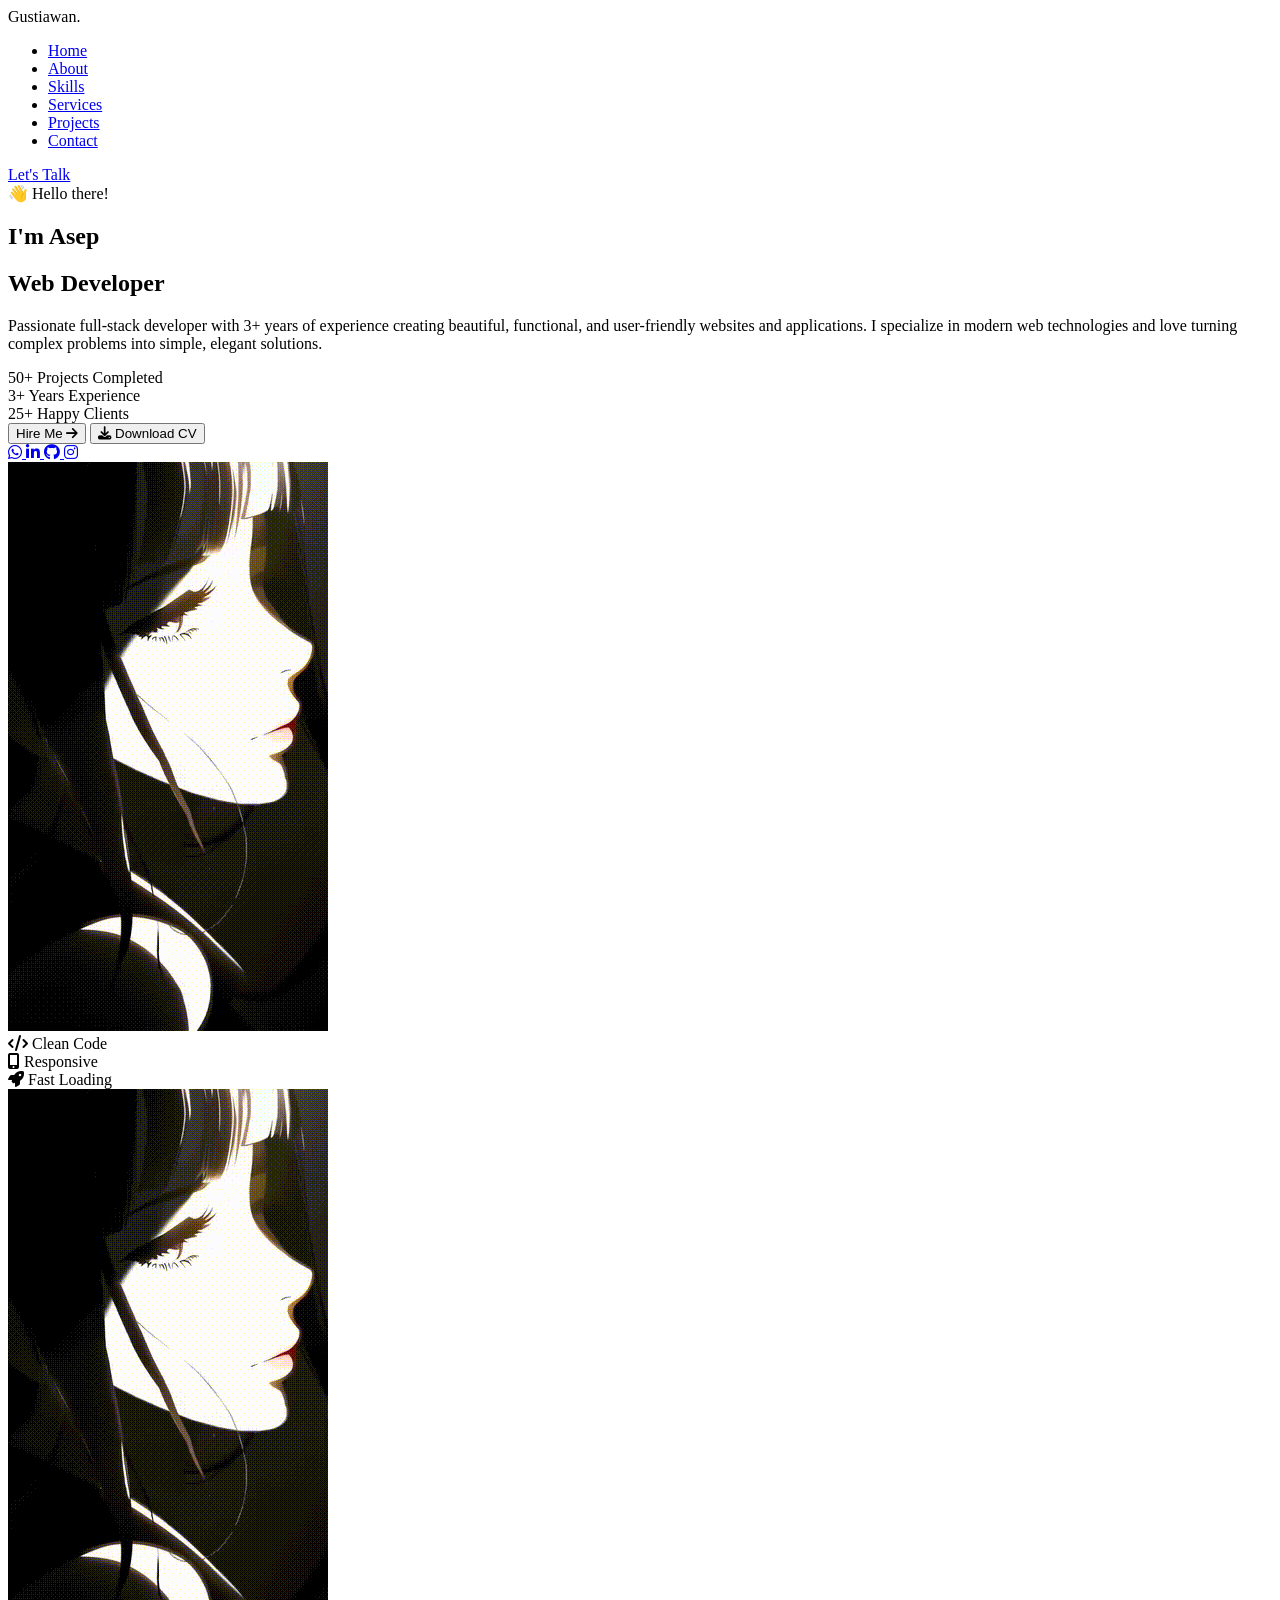
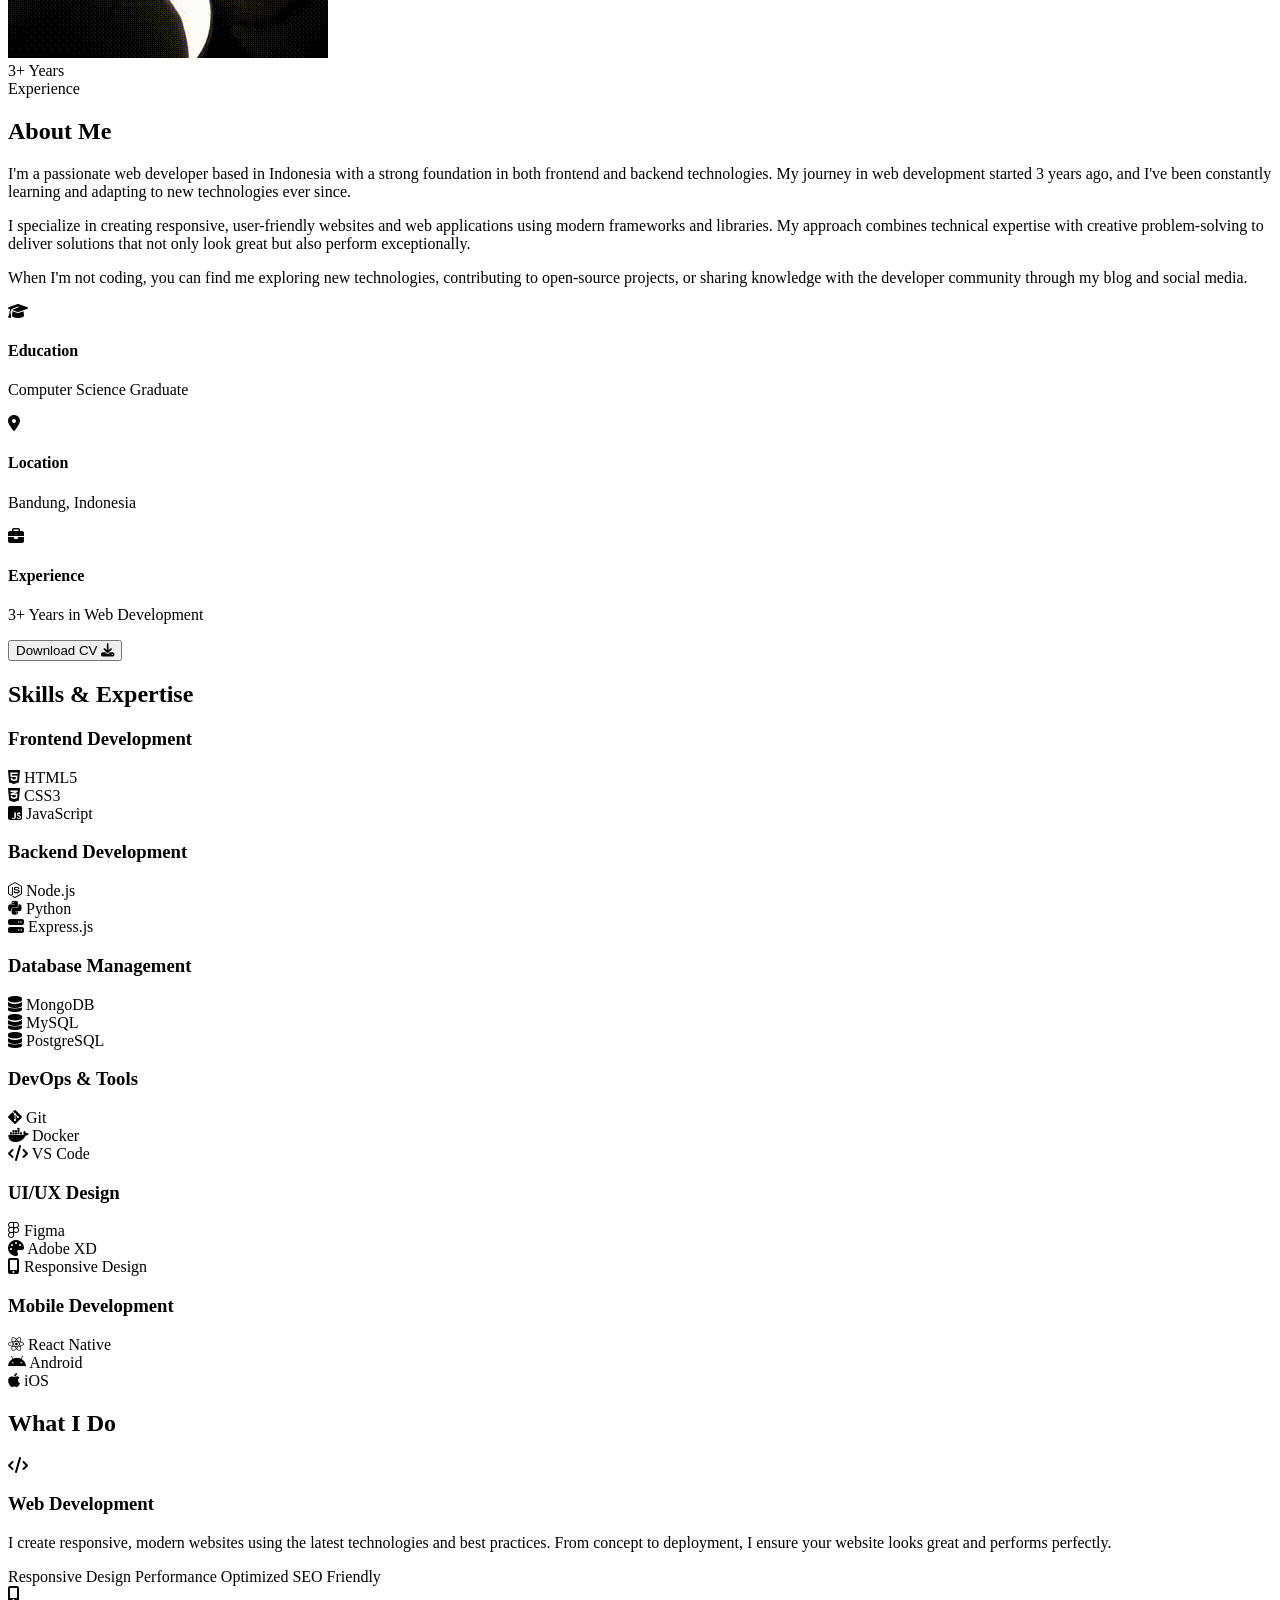
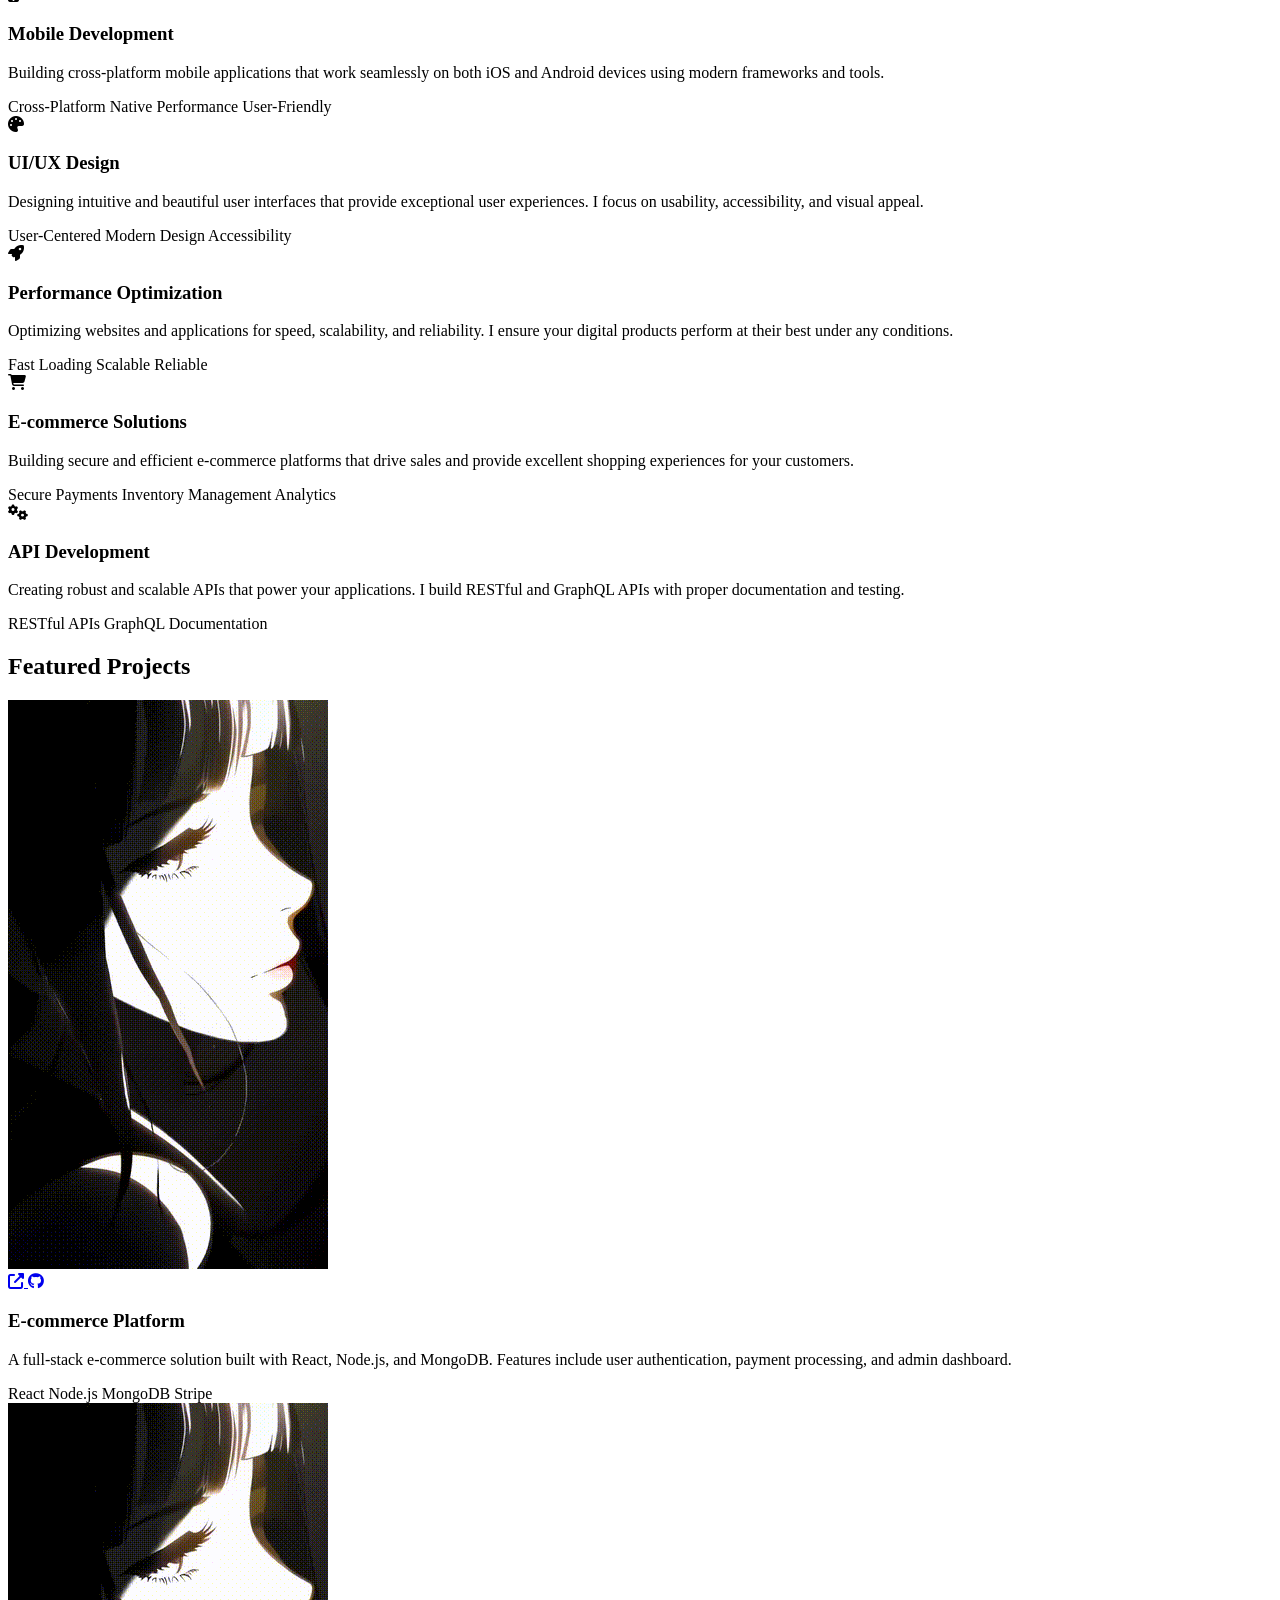
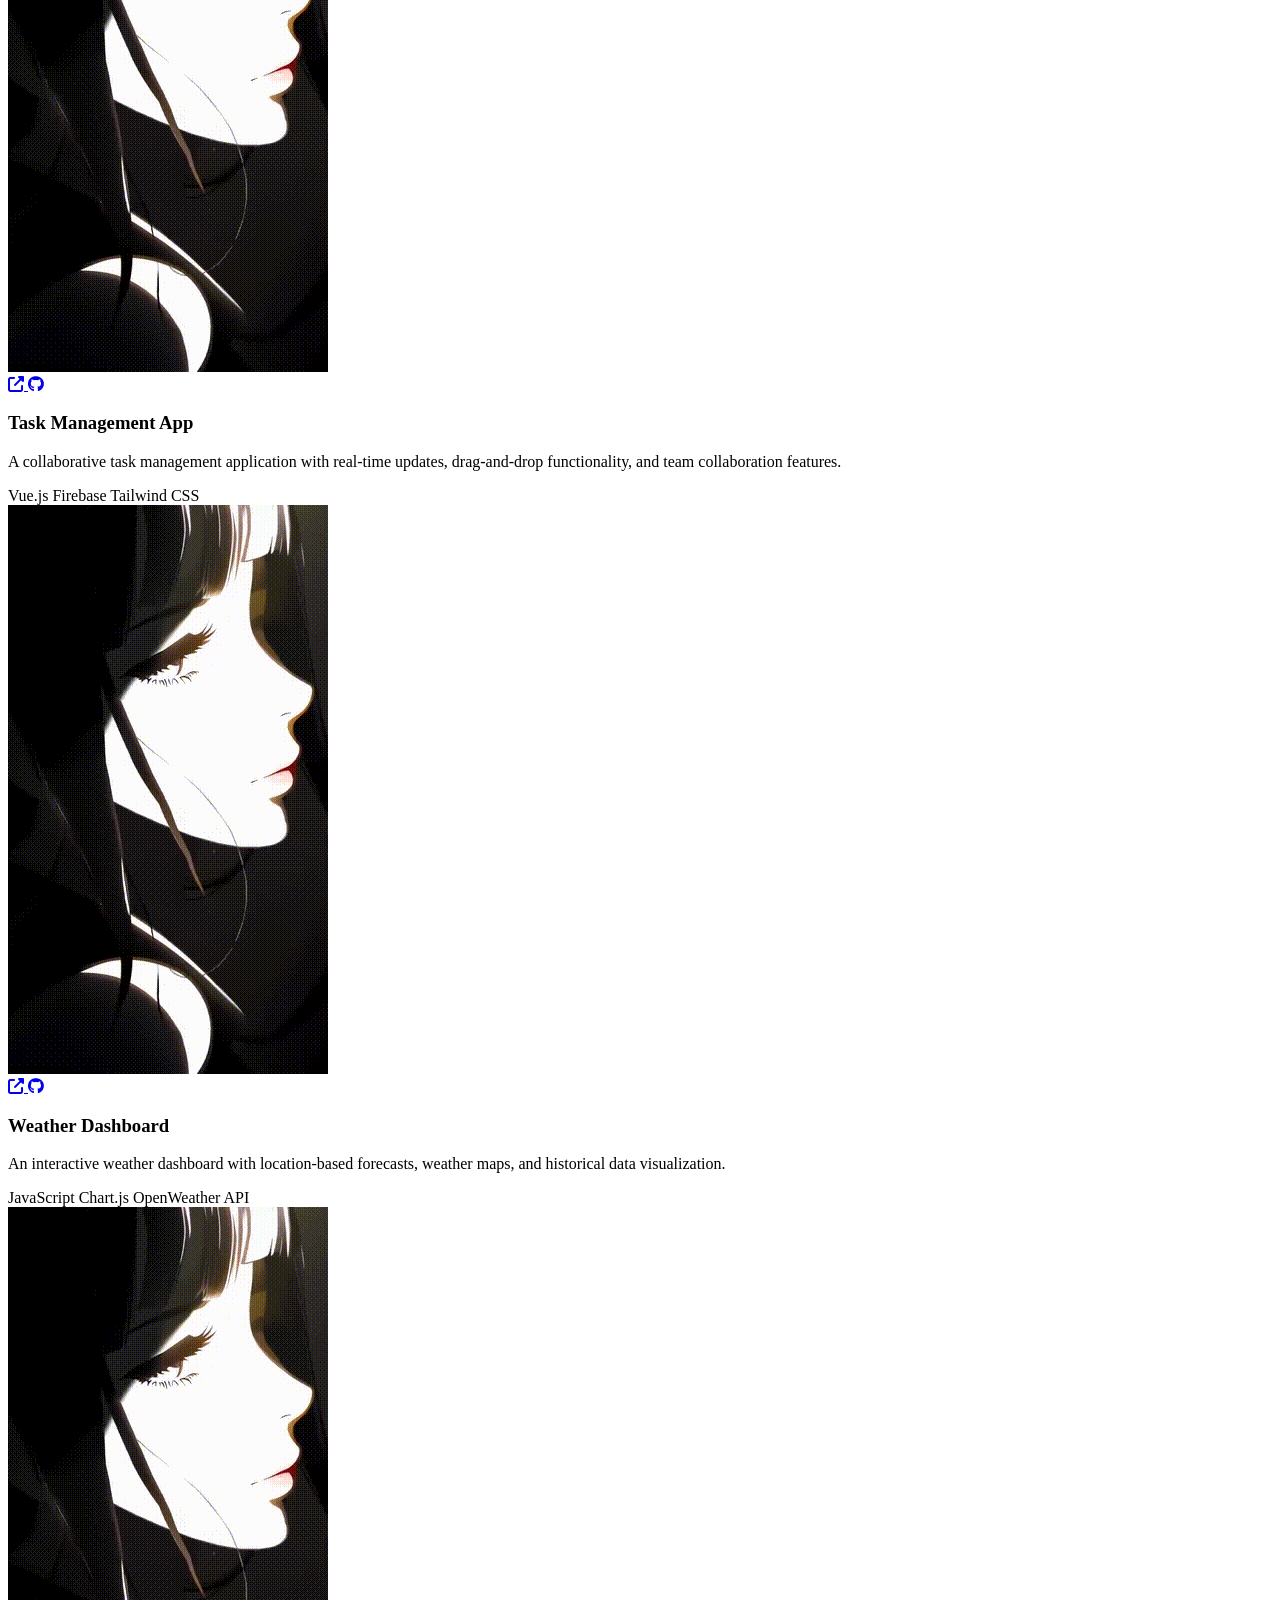
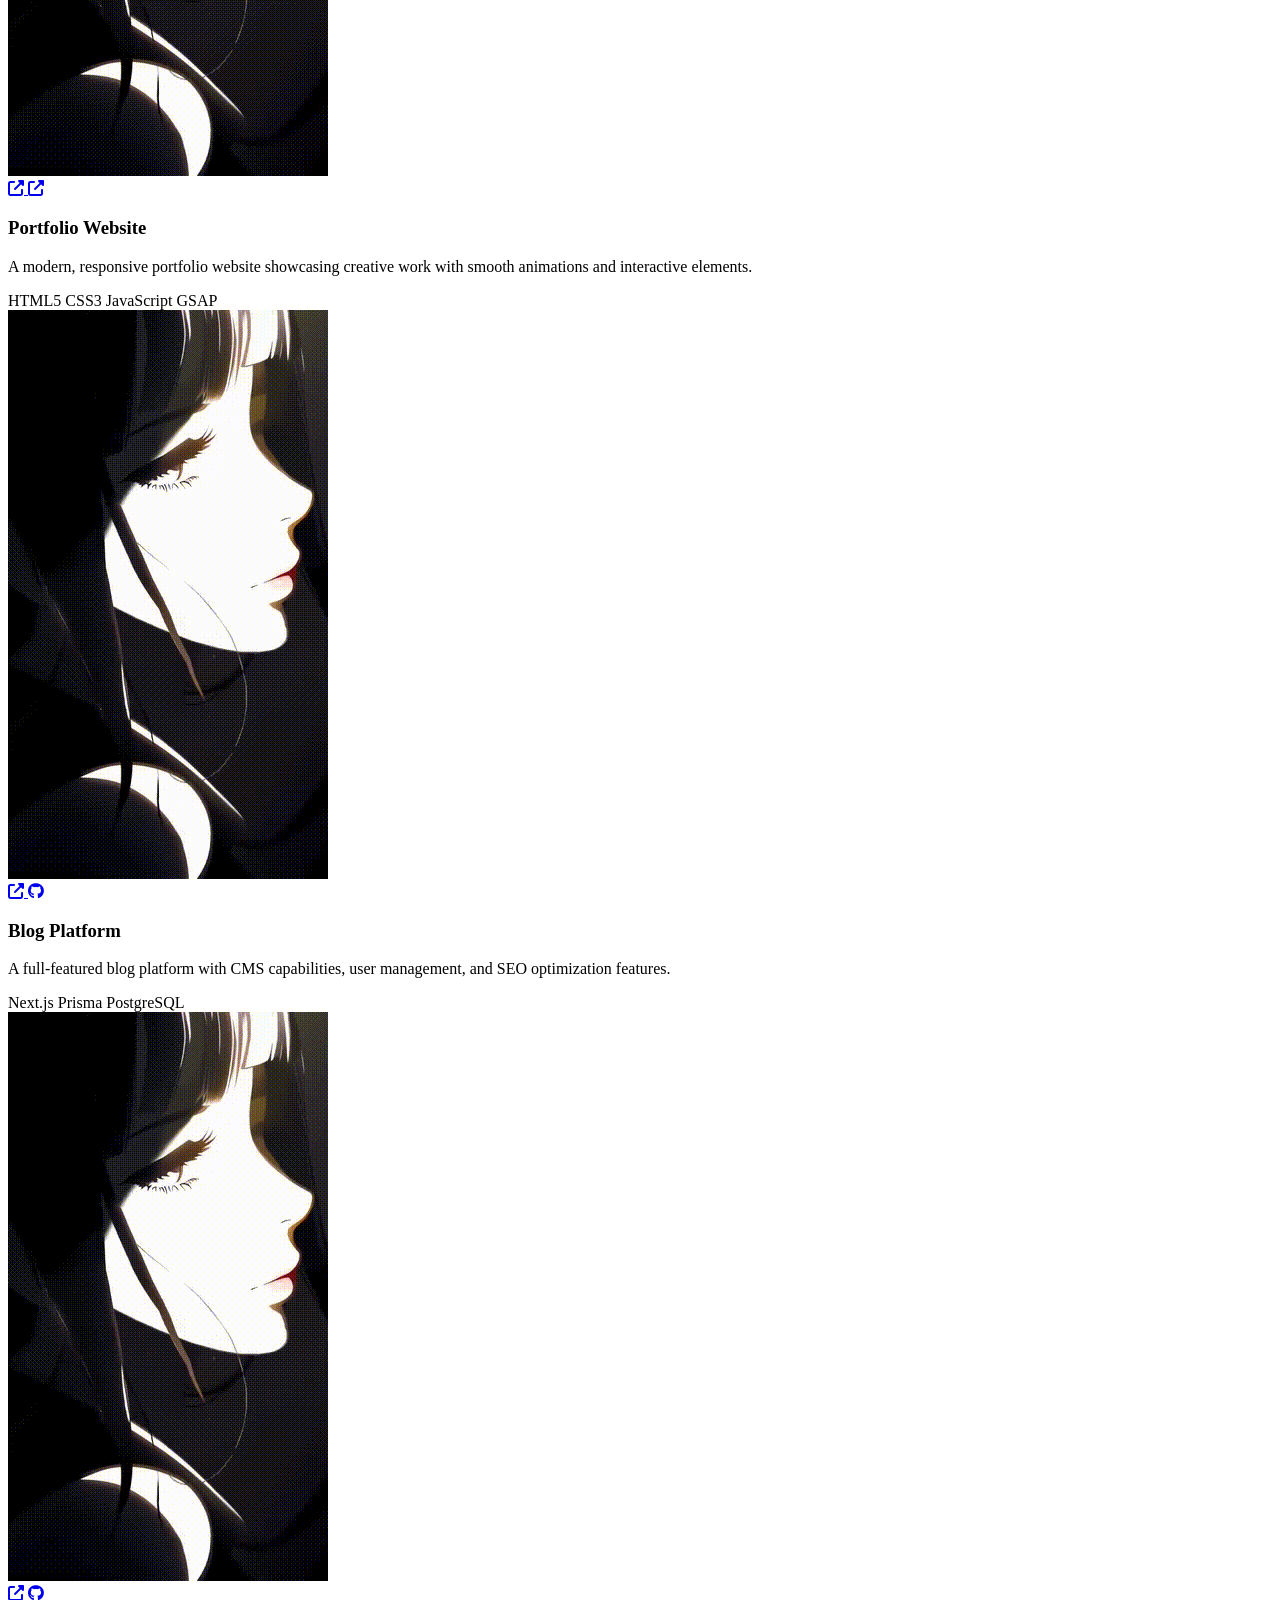
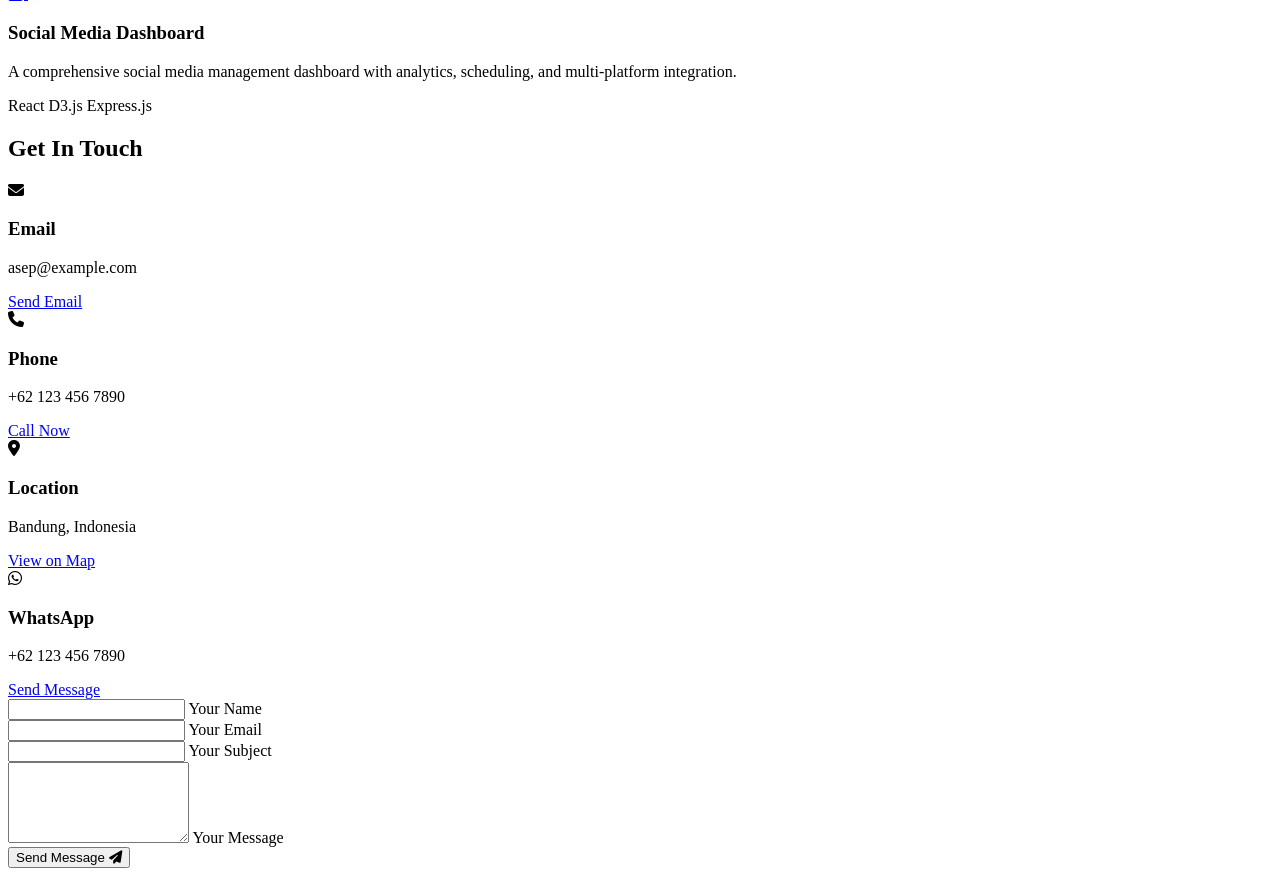
==== index (1).html @ 64092eb1 "Add files via upload" ====
<!DOCTYPE html>
<html lang="en">
<head>
    <meta charset="UTF-8">
    <meta name="viewport" content="width=device-width, initial-scale=1.0">
    <title>Asep - Web Developer</title>
    <link rel="stylesheet" href="https://fonts.googleapis.com/css2?family=Inter:wght@300;400;500;600;700;900&display=swap">
    <link rel="stylesheet" href="https://cdnjs.cloudflare.com/ajax/libs/font-awesome/6.4.0/css/all.min.css">
    <link rel="stylesheet" href="style.css">
</head>
<body>
    <header>
        <nav class="navbar">
            <div class="nav-brand">Gustiawan<span class="brand-dot">.</span></div>
            <ul class="nav-menu">
                <li><a href="#home" class="nav-link active">Home</a></li>
                <li><a href="#about" class="nav-link">About</a></li>
                <li><a href="#skills" class="nav-link">Skills</a></li>
                <li><a href="#service" class="nav-link">Services</a></li>
                <li><a href="#project" class="nav-link">Projects</a></li>
                <li><a href="#contact" class="nav-link">Contact</a></li>
            </ul>
            <div class="nav-cta">
                <a href="#contact" class="cta-btn">Let's Talk</a>
            </div>
            <div class="hamburger">
                <span></span>
                <span></span>
                <span></span>
            </div>
        </nav>
    </header>

    <main>
        <section id="home" class="section home">
            <div class="container">
                <div class="home-content">
                    <div class="home-text">
                        <div class="greeting">👋 Hello there!</div>
                        <h1 class="hero-title">I'm <span class="accent">Asep</span></h1>
                        <h2 class="hero-subtitle" id="rotating-profession">Web Developer</h2>
                        <p class="hero-desc">Passionate full-stack developer with 3+ years of experience creating beautiful, functional, and user-friendly websites and applications. I specialize in modern web technologies and love turning complex problems into simple, elegant solutions.</p>
                        
                        <div class="hero-stats">
                            <div class="stat">
                                <span class="stat-number">50+</span>
                                <span class="stat-label">Projects Completed</span>
                            </div>
                            <div class="stat">
                                <span class="stat-number">3+</span>
                                <span class="stat-label">Years Experience</span>
                            </div>
                            <div class="stat">
                                <span class="stat-number">25+</span>
                                <span class="stat-label">Happy Clients</span>
                            </div>
                        </div>

                        <div class="hero-actions">
                            <button class="hire-btn primary">
                                <span>Hire Me</span>
                                <i class="fas fa-arrow-right"></i>
                            </button>
                            <button class="hire-btn secondary">
                                <i class="fas fa-download"></i>
                                <span>Download CV</span>
                            </button>
                        </div>

                        <div class="social-links">
                            <a href="#" aria-label="WhatsApp" class="social-icon whatsapp">
                                <i class="fab fa-whatsapp"></i>
                            </a>
                            <a href="#" aria-label="LinkedIn" class="social-icon linkedin">
                                <i class="fab fa-linkedin-in"></i>
                            </a>
                            <a href="#" aria-label="GitHub" class="social-icon github">
                                <i class="fab fa-github"></i>
                            </a>
                            <a href="#" aria-label="Instagram" class="social-icon instagram">
                                <i class="fab fa-instagram"></i>
                            </a>
                        </div>
                    </div>
                    
                    <div class="home-image">
                        <div class="image-container">
                            <img src="profile.gif" alt="Profile photo of Asep" class="profile-image">
                            <div class="floating-card card-1">
                                <i class="fas fa-code"></i>
                                <span>Clean Code</span>
                            </div>
                            <div class="floating-card card-2">
                                <i class="fas fa-mobile-alt"></i>
                                <span>Responsive</span>
                            </div>
                            <div class="floating-card card-3">
                                <i class="fas fa-rocket"></i>
                                <span>Fast Loading</span>
                            </div>
                        </div>
                    </div>
                </div>
            </div>
        </section>

        <section id="about" class="section about">
            <div class="container">
                <div class="about-content">
                    <div class="about-image">
                        <div class="image-wrapper">
                            <img src="profile.gif" alt="About Asep" class="about-img">
                            <div class="experience-badge">
                                <span class="badge-number">3+</span>
                                <span class="badge-text">Years<br>Experience</span>
                            </div>
                        </div>
                    </div>
                    
                    <div class="about-text">
                        <h2 class="section-title">About Me</h2>
                        <div class="about-description">
                            <p>I'm a passionate web developer based in Indonesia with a strong foundation in both frontend and backend technologies. My journey in web development started 3 years ago, and I've been constantly learning and adapting to new technologies ever since.</p>
                            
                            <p>I specialize in creating responsive, user-friendly websites and web applications using modern frameworks and libraries. My approach combines technical expertise with creative problem-solving to deliver solutions that not only look great but also perform exceptionally.</p>
                            
                            <p>When I'm not coding, you can find me exploring new technologies, contributing to open-source projects, or sharing knowledge with the developer community through my blog and social media.</p>
                        </div>

                        <div class="about-highlights">
                            <div class="highlight">
                                <i class="fas fa-graduation-cap"></i>
                                <div>
                                    <h4>Education</h4>
                                    <p>Computer Science Graduate</p>
                                </div>
                            </div>
                            <div class="highlight">
                                <i class="fas fa-map-marker-alt"></i>
                                <div>
                                    <h4>Location</h4>
                                    <p>Bandung, Indonesia</p>
                                </div>
                            </div>
                            <div class="highlight">
                                <i class="fas fa-briefcase"></i>
                                <div>
                                    <h4>Experience</h4>
                                    <p>3+ Years in Web Development</p>
                                </div>
                            </div>
                        </div>

                        <div class="about-actions">
                            <button class="about-btn">
                                <span>Download CV</span>
                                <i class="fas fa-download"></i>
                            </button>
                        </div>
                    </div>
                </div>
            </div>
        </section>

        <!-- Skills Section -->
        <section id="skills" class="section skills">
            <div class="container">
                <h2 class="section-title">Skills & Expertise</h2>
                <div class="skills-content">
                    <div class="skills-grid">
                        <div class="skill-category">
                            <h3>Frontend Development</h3>
                            <div class="skill-items">
                                <div class="skill-item">
                                    <i class="fab fa-html5"></i>
                                    <span>HTML5</span>
                                    <div class="skill-bar">
                                        <div class="skill-fill" style="width: 95%"></div>
                                    </div>
                                </div>
                                <div class="skill-item">
                                    <i class="fab fa-css3-alt"></i>
                                    <span>CSS3</span>
                                    <div class="skill-bar">
                                        <div class="skill-fill" style="width: 90%"></div>
                                    </div>
                                </div>
                                <div class="skill-item">
                                    <i class="fab fa-js-square"></i>
                                    <span>JavaScript</span>
                                    <div class="skill-bar">
                                        <div class="skill-fill" style="width: 85%"></div>
                                    </div>
                                </div>
                            </div>
                        </div>
                        <div class="skill-category">
                            <h3>Backend Development</h3>
                            <div class="skill-items">
                                <div class="skill-item">
                                    <i class="fab fa-node-js"></i>
                                    <span>Node.js</span>
                                    <div class="skill-bar">
                                        <div class="skill-fill" style="width: 85%"></div>
                                    </div>
                                </div>
                                <div class="skill-item">
                                    <i class="fab fa-python"></i>
                                    <span>Python</span>
                                    <div class="skill-bar">
                                        <div class="skill-fill" style="width: 80%"></div>
                                    </div>
                                </div>
                                <div class="skill-item">
                                    <i class="fas fa-server"></i>
                                    <span>Express.js</span>
                                    <div class="skill-bar">
                                        <div class="skill-fill" style="width: 80%"></div>
                                    </div>
                                </div>
                            </div>
                        </div>
                        <div class="skill-category">
                            <h3>Database Management</h3>
                            <div class="skill-items">
                                <div class="skill-item">
                                    <i class="fas fa-database"></i>
                                    <span>MongoDB</span>
                                    <div class="skill-bar">
                                        <div class="skill-fill" style="width: 75%"></div>
                                    </div>
                                </div>
                                <div class="skill-item">
                                    <i class="fas fa-database"></i>
                                    <span>MySQL</span>
                                    <div class="skill-bar">
                                        <div class="skill-fill" style="width: 80%"></div>
                                    </div>
                                </div>
                                <div class="skill-item">
                                    <i class="fas fa-database"></i>
                                    <span>PostgreSQL</span>
                                    <div class="skill-bar">
                                        <div class="skill-fill" style="width: 70%"></div>
                                    </div>
                                </div>
                            </div>
                        </div>
                        <div class="skill-category">
                            <h3>DevOps & Tools</h3>
                            <div class="skill-items">
                                <div class="skill-item">
                                    <i class="fab fa-git-alt"></i>
                                    <span>Git</span>
                                    <div class="skill-bar">
                                        <div class="skill-fill" style="width: 90%"></div>
                                    </div>
                                </div>
                                <div class="skill-item">
                                    <i class="fab fa-docker"></i>
                                    <span>Docker</span>
                                    <div class="skill-bar">
                                        <div class="skill-fill" style="width: 70%"></div>
                                    </div>
                                </div>
                                <div class="skill-item">
                                    <i class="fas fa-code"></i>
                                    <span>VS Code</span>
                                    <div class="skill-bar">
                                        <div class="skill-fill" style="width: 95%"></div>
                                    </div>
                                </div>
                            </div>
                        </div>
                        <div class="skill-category">
                            <h3>UI/UX Design</h3>
                            <div class="skill-items">
                                <div class="skill-item">
                                    <i class="fab fa-figma"></i>
                                    <span>Figma</span>
                                    <div class="skill-bar">
                                        <div class="skill-fill" style="width: 85%"></div>
                                    </div>
                                </div>
                                <div class="skill-item">
                                    <i class="fas fa-palette"></i>
                                    <span>Adobe XD</span>
                                    <div class="skill-bar">
                                        <div class="skill-fill" style="width: 75%"></div>
                                    </div>
                                </div>
                                <div class="skill-item">
                                    <i class="fas fa-mobile-alt"></i>
                                    <span>Responsive Design</span>
                                    <div class="skill-bar">
                                        <div class="skill-fill" style="width: 90%"></div>
                                    </div>
                                </div>
                            </div>
                        </div>
                        <div class="skill-category">
                            <h3>Mobile Development</h3>
                            <div class="skill-items">
                                <div class="skill-item">
                                    <i class="fab fa-react"></i>
                                    <span>React Native</span>
                                    <div class="skill-bar">
                                        <div class="skill-fill" style="width: 75%"></div>
                                    </div>
                                </div>
                                <div class="skill-item">
                                    <i class="fab fa-android"></i>
                                    <span>Android</span>
                                    <div class="skill-bar">
                                        <div class="skill-fill" style="width: 70%"></div>
                                    </div>
                                </div>
                                <div class="skill-item">
                                    <i class="fab fa-apple"></i>
                                    <span>iOS</span>
                                    <div class="skill-bar">
                                        <div class="skill-fill" style="width: 65%"></div>
                                    </div>
                                </div>
                            </div>
                        </div>
                    </div>
                </div>
            </div>
        </section>

        <!-- Services Section -->
        <section id="service" class="section services">
            <div class="container">
                <h2 class="section-title">What I Do</h2>
                <div class="services-content">
                    <div class="services-grid">
                        <div class="service-card">
                            <div class="service-icon">
                                <i class="fas fa-code"></i>
                            </div>
                            <h3>Web Development</h3>
                            <p>I create responsive, modern websites using the latest technologies and best practices. From concept to deployment, I ensure your website looks great and performs perfectly.</p>
                            <div class="service-features">
                                <span>Responsive Design</span>
                                <span>Performance Optimized</span>
                                <span>SEO Friendly</span>
                            </div>
                        </div>
                        <div class="service-card">
                            <div class="service-icon">
                                <i class="fas fa-mobile-alt"></i>
                            </div>
                            <h3>Mobile Development</h3>
                            <p>Building cross-platform mobile applications that work seamlessly on both iOS and Android devices using modern frameworks and tools.</p>
                            <div class="service-features">
                                <span>Cross-Platform</span>
                                <span>Native Performance</span>
                                <span>User-Friendly</span>
                            </div>
                        </div>
                        <div class="service-card">
                            <div class="service-icon">
                                <i class="fas fa-palette"></i>
                            </div>
                            <h3>UI/UX Design</h3>
                            <p>Designing intuitive and beautiful user interfaces that provide exceptional user experiences. I focus on usability, accessibility, and visual appeal.</p>
                            <div class="service-features">
                                <span>User-Centered</span>
                                <span>Modern Design</span>
                                <span>Accessibility</span>
                            </div>
                        </div>
                        <div class="service-card">
                            <div class="service-icon">
                                <i class="fas fa-rocket"></i>
                            </div>
                            <h3>Performance Optimization</h3>
                            <p>Optimizing websites and applications for speed, scalability, and reliability. I ensure your digital products perform at their best under any conditions.</p>
                            <div class="service-features">
                                <span>Fast Loading</span>
                                <span>Scalable</span>
                                <span>Reliable</span>
                            </div>
                        </div>
                        <div class="service-card">
                            <div class="service-icon">
                                <i class="fas fa-shopping-cart"></i>
                            </div>
                            <h3>E-commerce Solutions</h3>
                            <p>Building secure and efficient e-commerce platforms that drive sales and provide excellent shopping experiences for your customers.</p>
                            <div class="service-features">
                                <span>Secure Payments</span>
                                <span>Inventory Management</span>
                                <span>Analytics</span>
                            </div>
                        </div>
                        <div class="service-card">
                            <div class="service-icon">
                                <i class="fas fa-cogs"></i>
                            </div>
                            <h3>API Development</h3>
                            <p>Creating robust and scalable APIs that power your applications. I build RESTful and GraphQL APIs with proper documentation and testing.</p>
                            <div class="service-features">
                                <span>RESTful APIs</span>
                                <span>GraphQL</span>
                                <span>Documentation</span>
                            </div>
                        </div>
                    </div>
                </div>
            </div>
        </section>

        <!-- Projects Section -->
        <section id="project" class="section projects">
            <div class="container">
                <h2 class="section-title">Featured Projects</h2>
                <div class="projects-content">
                    <div class="projects-grid">
                        <div class="project-card">
                            <div class="project-image">
                                <img src="profile.gif" alt="Project 1">
                                <div class="project-overlay">
                                    <div class="project-links">
                                        <a href="#" class="project-link">
                                            <i class="fas fa-external-link-alt"></i>
                                        </a>
                                        <a href="#" class="project-link">
                                            <i class="fab fa-github"></i>
                                        </a>
                                    </div>
                                </div>
                            </div>
                            <div class="project-info">
                                <h3>E-commerce Platform</h3>
                                <p>A full-stack e-commerce solution built with React, Node.js, and MongoDB. Features include user authentication, payment processing, and admin dashboard.</p>
                                <div class="project-tech">
                                    <span>React</span>
                                    <span>Node.js</span>
                                    <span>MongoDB</span>
                                    <span>Stripe</span>
                                </div>
                            </div>
                        </div>
                        <div class="project-card">
                            <div class="project-image">
                                <img src="profile.gif" alt="Project 2">
                                <div class="project-overlay">
                                    <div class="project-links">
                                        <a href="#" class="project-link">
                                            <i class="fas fa-external-link-alt"></i>
                                        </a>
                                        <a href="#" class="project-link">
                                            <i class="fab fa-github"></i>
                                        </a>
                                    </div>
                                </div>
                            </div>
                            <div class="project-info">
                                <h3>Task Management App</h3>
                                <p>A collaborative task management application with real-time updates, drag-and-drop functionality, and team collaboration features.</p>
                                <div class="project-tech">
                                    <span>Vue.js</span>
                                    <span>Firebase</span>
                                    <span>Tailwind CSS</span>
                                </div>
                            </div>
                        </div>
                        <div class="project-card">
                            <div class="project-image">
                                <img src="profile.gif" alt="Project 3">
                                <div class="project-overlay">
                                    <div class="project-links">
                                        <a href="#" class="project-link">
                                            <i class="fas fa-external-link-alt"></i>
                                        </a>
                                        <a href="#" class="project-link">
                                            <i class="fab fa-github"></i>
                                        </a>
                                    </div>
                                </div>
                            </div>
                            <div class="project-info">
                                <h3>Weather Dashboard</h3>
                                <p>An interactive weather dashboard with location-based forecasts, weather maps, and historical data visualization.</p>
                                <div class="project-tech">
                                    <span>JavaScript</span>
                                    <span>Chart.js</span>
                                    <span>OpenWeather API</span>
                                </div>
                            </div>
                        </div>
                        <div class="project-card">
                            <div class="project-image">
                                <img src="profile.gif" alt="Project 4">
                                <div class="project-overlay">
                                    <div class="project-links">
                                        <a href="#" class="project-link">
                                            <i class="fas fa-external-link-alt"></i>
                                        </a>
                                        <a href="#" class="project-link">
                                            <i class="fas fa-external-link-alt"></i>
                                        </a>
                                    </div>
                                </div>
                            </div>
                            <div class="project-info">
                                <h3>Portfolio Website</h3>
                                <p>A modern, responsive portfolio website showcasing creative work with smooth animations and interactive elements.</p>
                                <div class="project-tech">
                                    <span>HTML5</span>
                                    <span>CSS3</span>
                                    <span>JavaScript</span>
                                    <span>GSAP</span>
                                </div>
                            </div>
                        </div>
                        <div class="project-card">
                            <div class="project-image">
                                <img src="profile.gif" alt="Project 5">
                                <div class="project-overlay">
                                    <div class="project-links">
                                        <a href="#" class="project-link">
                                            <i class="fas fa-external-link-alt"></i>
                                        </a>
                                        <a href="#" class="project-link">
                                            <i class="fab fa-github"></i>
                                        </a>
                                    </div>
                                </div>
                            </div>
                            <div class="project-info">
                                <h3>Blog Platform</h3>
                                <p>A full-featured blog platform with CMS capabilities, user management, and SEO optimization features.</p>
                                <div class="project-tech">
                                    <span>Next.js</span>
                                    <span>Prisma</span>
                                    <span>PostgreSQL</span>
                                </div>
                            </div>
                        </div>
                        <div class="project-card">
                            <div class="project-image">
                                <img src="profile.gif" alt="Project 6">
                                <div class="project-overlay">
                                    <div class="project-links">
                                        <a href="#" class="project-link">
                                            <i class="fas fa-external-link-alt"></i>
                                        </a>
                                        <a href="#" class="project-link">
                                            <i class="fab fa-github"></i>
                                        </a>
                                    </div>
                                </div>
                            </div>
                            <div class="project-info">
                                <h3>Social Media Dashboard</h3>
                                <p>A comprehensive social media management dashboard with analytics, scheduling, and multi-platform integration.</p>
                                <div class="project-tech">
                                    <span>React</span>
                                    <span>D3.js</span>
                                    <span>Express.js</span>
                                </div>
                            </div>
                        </div>
                    </div>
                </div>
            </div>
        </section>

        <!-- Contact Section -->
        <section id="contact" class="section contact">
            <div class="container">
                <h2 class="section-title">Get In Touch</h2>
                <div class="contact-content">
                    <div class="contact-info">
                        <div class="contact-item">
                            <div class="contact-icon">
                                <i class="fas fa-envelope"></i>
                            </div>
                            <div class="contact-details">
                                <h3>Email</h3>
                                <p>asep@example.com</p>
                                <a href="mailto:asep@example.com">Send Email</a>
                            </div>
                        </div>
                        <div class="contact-item">
                            <div class="contact-icon">
                                <i class="fas fa-phone"></i>
                            </div>
                            <div class="contact-details">
                                <h3>Phone</h3>
                                <p>+62 123 456 7890</p>
                                <a href="tel:+621234567890">Call Now</a>
                            </div>
                        </div>
                        <div class="contact-item">
                            <div class="contact-icon">
                                <i class="fas fa-map-marker-alt"></i>
                            </div>
                            <div class="contact-details">
                                <h3>Location</h3>
                                <p>Bandung, Indonesia</p>
                                <a href="#" target="_blank">View on Map</a>
                            </div>
                        </div>
                        <div class="contact-item">
                            <div class="contact-icon">
                                <i class="fab fa-whatsapp"></i>
                            </div>
                            <div class="contact-details">
                                <h3>WhatsApp</h3>
                                <p>+62 123 456 7890</p>
                                <a href="https://wa.me/621234567890" target="_blank">Send Message</a>
                            </div>
                        </div>
                    </div>
                    <div class="contact-form">
                        <form id="contactForm">
                            <div class="form-group">
                                <input type="text" id="name" name="name" required>
                                <label for="name">Your Name</label>
                            </div>
                            <div class="form-group">
                                <input type="email" id="email" name="email" required>
                                <label for="email">Your Email</label>
                            </div>
                            <div class="form-group">
                                <input type="text" id="subject" name="subject" required>
                                <label for="subject">Your Subject</label>
                            </div>
                            <div class="form-group">
                                <textarea id="message" name="message" rows="5" required></textarea>
                                <label for="message">Your Message</label>
                            </div>
                            <button type="submit" class="submit-btn">
                                <span>Send Message</span>
                                <i class="fas fa-paper-plane"></i>
                            </button>
                        </form>
                    </div>
                </div>
            </div>
        </section>
    </main>

    <script src="script.js"></script>
</body>
</html>
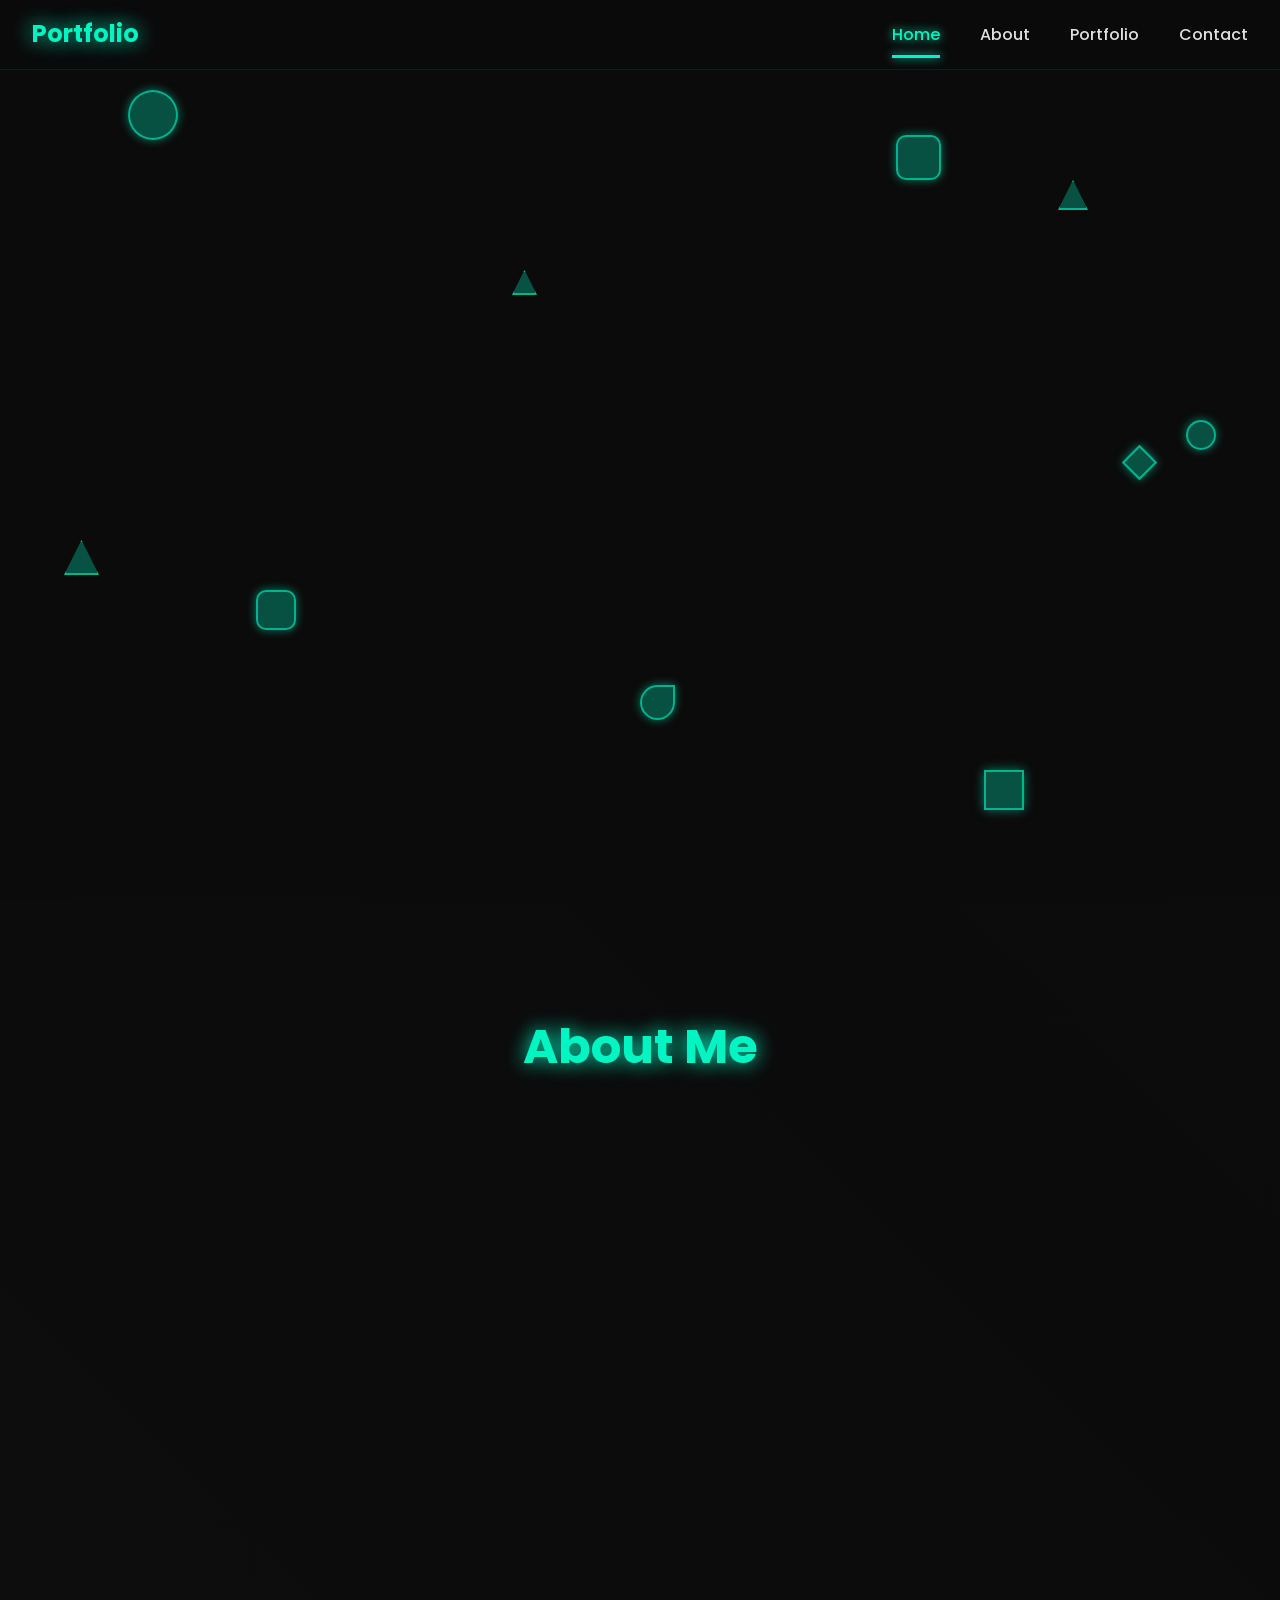
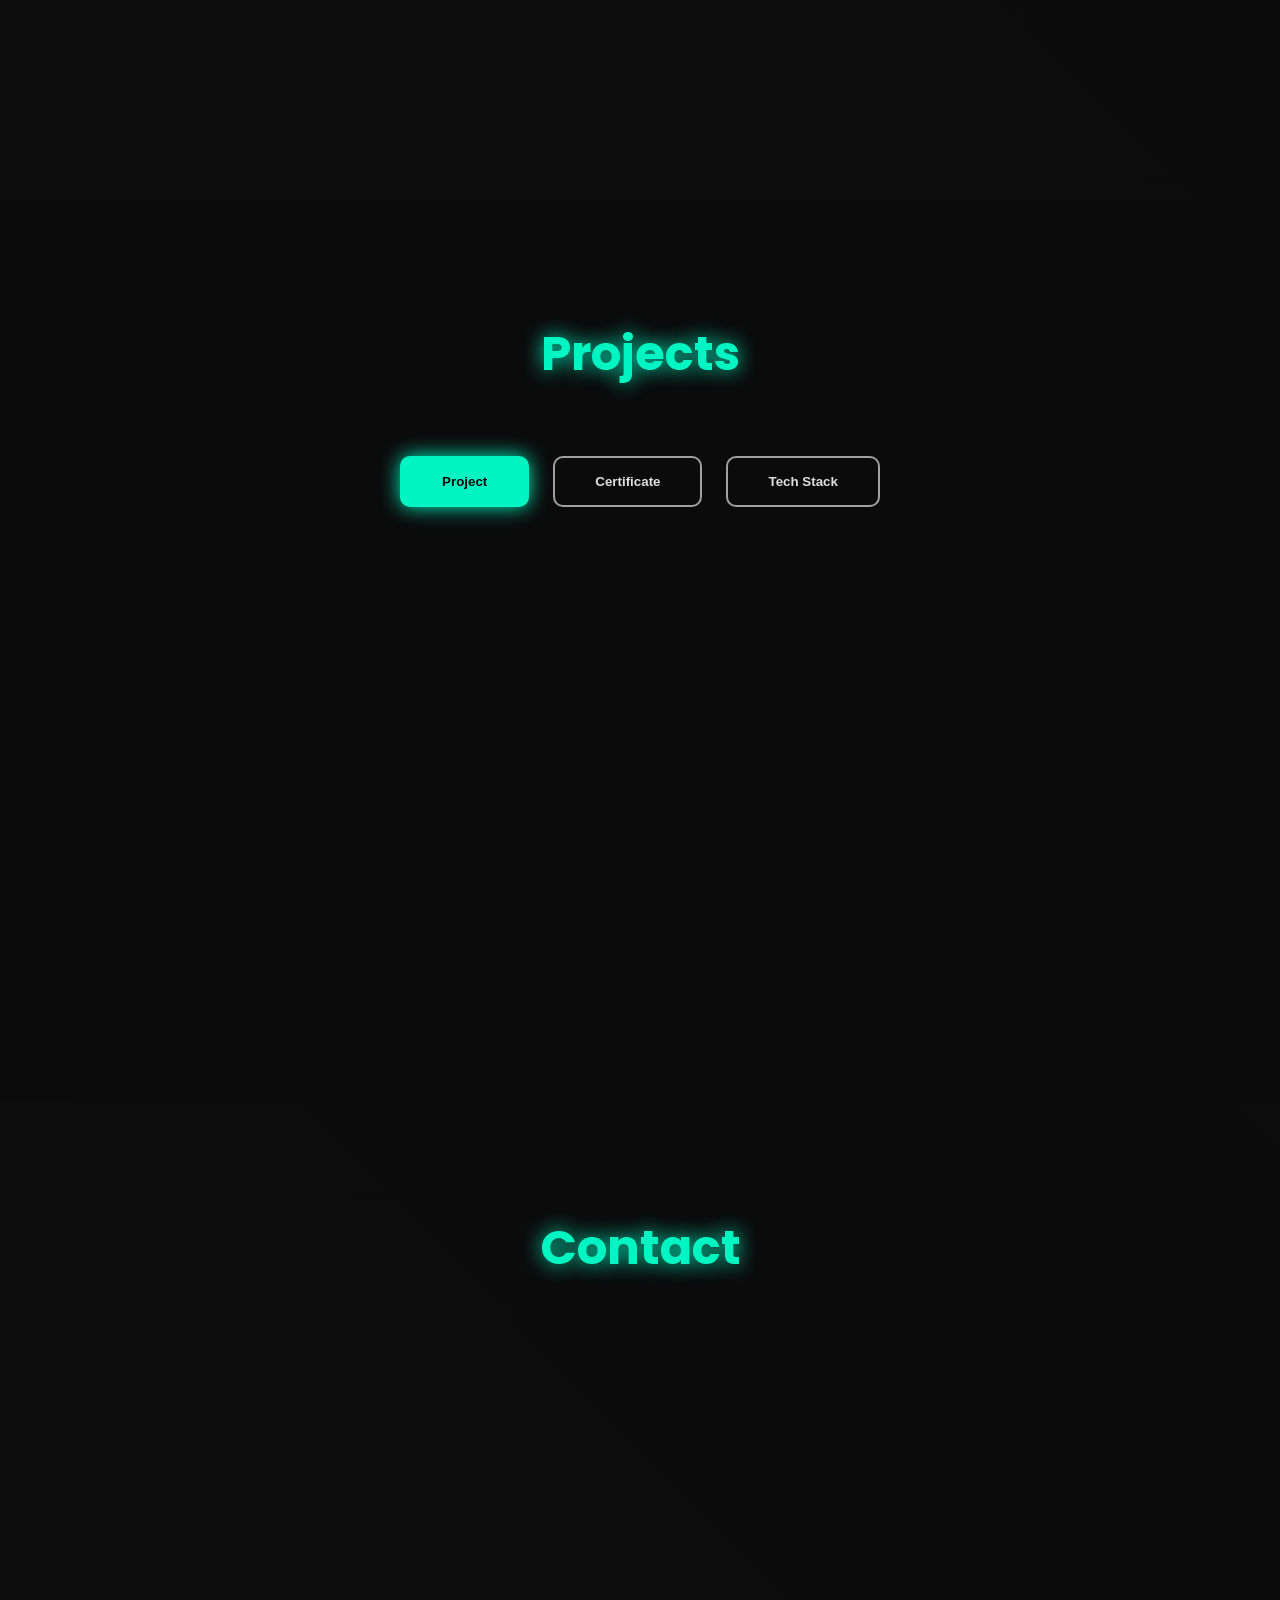
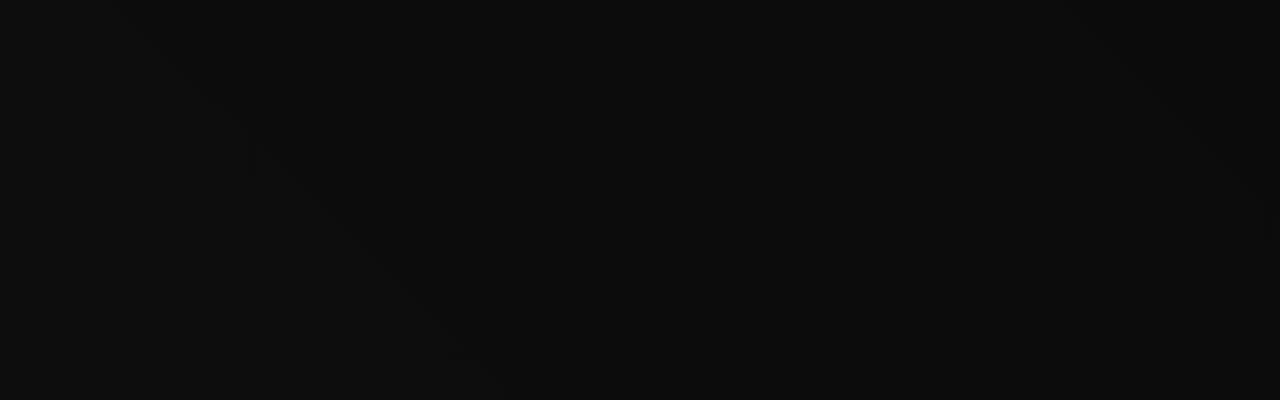
==== commit dbf2f78c: "Add files via upload" ====
--- a/index (1).html
+++ b/index (1).html
@@ -1,650 +1,342 @@
 <!DOCTYPE html>
-<html lang="en">
+<html lang="id">
 <head>
     <meta charset="UTF-8">
     <meta name="viewport" content="width=device-width, initial-scale=1.0">
-    <title>Asep - Web Developer</title>
-    <link rel="stylesheet" href="https://fonts.googleapis.com/css2?family=Inter:wght@300;400;500;600;700;900&display=swap">
-    <link rel="stylesheet" href="https://cdnjs.cloudflare.com/ajax/libs/font-awesome/6.4.0/css/all.min.css">
-    <link rel="stylesheet" href="style.css">
+    <meta name="description" content="Portfolio Website - Frontend Developer & Editor">
+    <title>Portfolio - Asep</title>
+
+    <!-- Google Fonts -->
+    <link rel="preconnect" href="https://fonts.googleapis.com">
+    <link rel="preconnect" href="https://fonts.gstatic.com" crossorigin>
+    <link href="https://fonts.googleapis.com/css2?family=Poppins:wght@300;400;500;600;700&display=swap" rel="stylesheet">
+
+    <!-- Font Awesome -->
+    <link rel="stylesheet" href="https://cdnjs.cloudflare.com/ajax/libs/font-awesome/6.5.1/css/all.min.css">
+
+    <!-- Stylesheet -->
+    <link rel="stylesheet" href="styles.css">
 </head>
 <body>
-    <header>
-        <nav class="navbar">
-            <div class="nav-brand">Gustiawan<span class="brand-dot">.</span></div>
-            <ul class="nav-menu">
-                <li><a href="#home" class="nav-link active">Home</a></li>
-                <li><a href="#about" class="nav-link">About</a></li>
-                <li><a href="#skills" class="nav-link">Skills</a></li>
-                <li><a href="#service" class="nav-link">Services</a></li>
-                <li><a href="#project" class="nav-link">Projects</a></li>
-                <li><a href="#contact" class="nav-link">Contact</a></li>
+    <!-- Navigation -->
+    <nav class="navbar" id="navbar">
+        <div class="nav-container">
+            <div class="nav-logo">
+                <a href="#home">Portfolio</a>
+            </div>
+            <button class="hamburger" id="hamburger" aria-label="Toggle menu">
+                <span class="bar"></span>
+                <span class="bar"></span>
+                <span class="bar"></span>
+            </button>
+            <ul class="nav-menu" id="navMenu">
+                <li><a href="#home" class="nav-link active" data-section="home">Home</a></li>
+                <li><a href="#about" class="nav-link" data-section="about">About</a></li>
+                <li><a href="#portfolio" class="nav-link" data-section="portfolio">Portfolio</a></li>
+                <li><a href="#contact" class="nav-link" data-section="contact">Contact</a></li>
             </ul>
-            <div class="nav-cta">
-                <a href="#contact" class="cta-btn">Let's Talk</a>
-            </div>
-            <div class="hamburger">
-                <span></span>
-                <span></span>
-                <span></span>
-            </div>
-        </nav>
-    </header>
-
-    <main>
-        <section id="home" class="section home">
-            <div class="container">
-                <div class="home-content">
-                    <div class="home-text">
-                        <div class="greeting">👋 Hello there!</div>
-                        <h1 class="hero-title">I'm <span class="accent">Asep</span></h1>
-                        <h2 class="hero-subtitle" id="rotating-profession">Web Developer</h2>
-                        <p class="hero-desc">Passionate full-stack developer with 3+ years of experience creating beautiful, functional, and user-friendly websites and applications. I specialize in modern web technologies and love turning complex problems into simple, elegant solutions.</p>
-                        
-                        <div class="hero-stats">
-                            <div class="stat">
-                                <span class="stat-number">50+</span>
-                                <span class="stat-label">Projects Completed</span>
+        </div>
+    </nav>
+
+    <!-- Hero Section -->
+    <section id="home" class="hero-section">
+        <div class="floating-elements">
+            <div class="shape shape1"></div>
+            <div class="shape shape2"></div>
+            <div class="shape shape3"></div>
+            <div class="shape shape4"></div>
+            <div class="shape shape5"></div>
+            <div class="shape shape6"></div>
+            <div class="shape shape7"></div>
+            <div class="shape shape8"></div>
+            <div class="shape shape9"></div>
+            <div class="shape shape10"></div>
+        </div>
+        <div class="hero-container">
+            <div class="hero-content animate-left">
+                <h1>Hi, I'm <span class="name-glow">Asep</span></h1>
+                <div class="subtitle">
+                    <span class="typing-text" id="typingText"></span>
+                    <span class="caret">|</span>
+                </div>
+                <p class="hero-description">
+                    Saya seorang Web Developer dan Editor dengan pengalaman 1 tahun. Khususnya pada Front-End.
+                    Saya dapat membuat Website sederhana seperti ini dan beberapa pengalaman dalam dunia Editing Video dan Photo.
+                    Saya juga dapat melakukan hal dalam dunia Ethical Hacking seperti Penetration Testing.
+                </p>
+
+                <!-- Social Icons -->
+                <div class="social-icons">
+                    <a href="#" class="social-icon" aria-label="TikTok">
+                        <i class="fa-brands fa-tiktok"></i>
+                    </a>
+                    <a href="#" class="social-icon" aria-label="YouTube">
+                        <i class="fa-brands fa-youtube"></i>
+                    </a>
+                    <a href="#" class="social-icon" aria-label="Telegram">
+                        <i class="fa-brands fa-telegram"></i>
+                    </a>
+                    <a href="#" class="social-icon" aria-label="Instagram">
+                        <i class="fa-brands fa-instagram"></i>
+                    </a>
+                </div>
+
+                <!-- CTA Button -->
+                <a href="#contact" class="btn-primary">
+                    <span>Contact Me</span>
+                </a>
+            </div>
+
+            <div class="hero-image animate-right">
+                <div class="image-wrapper">
+                    <img src="waguri.webp" alt="Profile" class="hero-img" />
+                </div>
+            </div>
+        </div>
+    </section>
+
+    <!-- About Section -->
+    <section id="about" class="about-section">
+        <div class="about-container">
+            <h2 class="section-title">About Me</h2>
+
+            <div class="about-content">
+                <div class="about-image animate-right">
+                    <div class="image-box">
+                        <img src="waguri.webp" alt="About Me" />
+                        <!-- Floating Icons -->
+                        <div class="floating-icon icon-html">
+                            <i class="fab fa-html5"></i>
+                        </div>
+                        <div class="floating-icon icon-css">
+                            <i class="fab fa-css3-alt"></i>
+                        </div>
+                        <div class="floating-icon icon-js">
+                            <i class="fab fa-js-square"></i>
+                        </div>
+                        <div class="floating-icon icon-php">
+                            <i class="fab fa-php"></i>
+                        </div>
+                    </div>
+                </div>
+
+                <div class="about-card animate-left">
+                    <div class="card-content">
+                        <h3>Passionate Developer</h3>
+                        <p>
+                            Saya adalah seorang mahasiswa Teknik Informatika yang memiliki passion dalam dunia teknologi.
+                            Saya telah belajar berbagai bahasa pemrograman seperti HTML, CSS, JavaScript, dan PHP.
+                            Selain itu, saya juga tertarik dengan dunia keamanan siber dan telah mempelajari penetration testing.
+                        </p>
+
+                        <!-- Skills Grid -->
+                        <div class="skills-grid">
+                            <div class="skill-item">
+                                <div class="skill-icon">
+                                    <i class="fab fa-html5"></i>
+                                </div>
+                                <span>HTML</span>
+                                <div class="skill-level">90%</div>
                             </div>
-                            <div class="stat">
-                                <span class="stat-number">3+</span>
-                                <span class="stat-label">Years Experience</span>
+                            <div class="skill-item">
+                                <div class="skill-icon">
+                                    <i class="fab fa-css3-alt"></i>
+                                </div>
+                                <span>CSS</span>
+                                <div class="skill-level">85%</div>
                             </div>
-                            <div class="stat">
-                                <span class="stat-number">25+</span>
-                                <span class="stat-label">Happy Clients</span>
+                            <div class="skill-item">
+                                <div class="skill-icon">
+                                    <i class="fab fa-js-square"></i>
+                                </div>
+                                <span>JavaScript</span>
+                                <div class="skill-level">80%</div>
                             </div>
-                        </div>
-
-                        <div class="hero-actions">
-                            <button class="hire-btn primary">
-                                <span>Hire Me</span>
-                                <i class="fas fa-arrow-right"></i>
-                            </button>
-                            <button class="hire-btn secondary">
-                                <i class="fas fa-download"></i>
-                                <span>Download CV</span>
-                            </button>
-                        </div>
-
-                        <div class="social-links">
-                            <a href="#" aria-label="WhatsApp" class="social-icon whatsapp">
-                                <i class="fab fa-whatsapp"></i>
-                            </a>
-                            <a href="#" aria-label="LinkedIn" class="social-icon linkedin">
-                                <i class="fab fa-linkedin-in"></i>
-                            </a>
-                            <a href="#" aria-label="GitHub" class="social-icon github">
-                                <i class="fab fa-github"></i>
-                            </a>
-                            <a href="#" aria-label="Instagram" class="social-icon instagram">
-                                <i class="fab fa-instagram"></i>
-                            </a>
-                        </div>
-                    </div>
-                    
-                    <div class="home-image">
-                        <div class="image-container">
-                            <img src="profile.gif" alt="Profile photo of Asep" class="profile-image">
-                            <div class="floating-card card-1">
-                                <i class="fas fa-code"></i>
-                                <span>Clean Code</span>
+                            <div class="skill-item">
+                                <div class="skill-icon">
+                                    <i class="fab fa-php"></i>
+                                </div>
+                                <span>PHP</span>
+                                <div class="skill-level">75%</div>
                             </div>
-                            <div class="floating-card card-2">
-                                <i class="fas fa-mobile-alt"></i>
-                                <span>Responsive</span>
-                            </div>
-                            <div class="floating-card card-3">
-                                <i class="fas fa-rocket"></i>
-                                <span>Fast Loading</span>
-                            </div>
-                        </div>
-                    </div>
-                </div>
-            </div>
-        </section>
-
-        <section id="about" class="section about">
-            <div class="container">
-                <div class="about-content">
-                    <div class="about-image">
-                        <div class="image-wrapper">
-                            <img src="profile.gif" alt="About Asep" class="about-img">
-                            <div class="experience-badge">
-                                <span class="badge-number">3+</span>
-                                <span class="badge-text">Years<br>Experience</span>
-                            </div>
-                        </div>
-                    </div>
-                    
-                    <div class="about-text">
-                        <h2 class="section-title">About Me</h2>
-                        <div class="about-description">
-                            <p>I'm a passionate web developer based in Indonesia with a strong foundation in both frontend and backend technologies. My journey in web development started 3 years ago, and I've been constantly learning and adapting to new technologies ever since.</p>
-                            
-                            <p>I specialize in creating responsive, user-friendly websites and web applications using modern frameworks and libraries. My approach combines technical expertise with creative problem-solving to deliver solutions that not only look great but also perform exceptionally.</p>
-                            
-                            <p>When I'm not coding, you can find me exploring new technologies, contributing to open-source projects, or sharing knowledge with the developer community through my blog and social media.</p>
-                        </div>
-
-                        <div class="about-highlights">
-                            <div class="highlight">
-                                <i class="fas fa-graduation-cap"></i>
-                                <div>
-                                    <h4>Education</h4>
-                                    <p>Computer Science Graduate</p>
-                                </div>
-                            </div>
-                            <div class="highlight">
-                                <i class="fas fa-map-marker-alt"></i>
-                                <div>
-                                    <h4>Location</h4>
-                                    <p>Bandung, Indonesia</p>
-                                </div>
-                            </div>
-                            <div class="highlight">
-                                <i class="fas fa-briefcase"></i>
-                                <div>
-                                    <h4>Experience</h4>
-                                    <p>3+ Years in Web Development</p>
-                                </div>
-                            </div>
-                        </div>
-
-                        <div class="about-actions">
-                            <button class="about-btn">
-                                <span>Download CV</span>
-                                <i class="fas fa-download"></i>
-                            </button>
-                        </div>
-                    </div>
-                </div>
-            </div>
-        </section>
-
-        <!-- Skills Section -->
-        <section id="skills" class="section skills">
-            <div class="container">
-                <h2 class="section-title">Skills & Expertise</h2>
-                <div class="skills-content">
-                    <div class="skills-grid">
-                        <div class="skill-category">
-                            <h3>Frontend Development</h3>
-                            <div class="skill-items">
-                                <div class="skill-item">
-                                    <i class="fab fa-html5"></i>
-                                    <span>HTML5</span>
-                                    <div class="skill-bar">
-                                        <div class="skill-fill" style="width: 95%"></div>
-                                    </div>
-                                </div>
-                                <div class="skill-item">
-                                    <i class="fab fa-css3-alt"></i>
-                                    <span>CSS3</span>
-                                    <div class="skill-bar">
-                                        <div class="skill-fill" style="width: 90%"></div>
-                                    </div>
-                                </div>
-                                <div class="skill-item">
-                                    <i class="fab fa-js-square"></i>
-                                    <span>JavaScript</span>
-                                    <div class="skill-bar">
-                                        <div class="skill-fill" style="width: 85%"></div>
-                                    </div>
-                                </div>
-                            </div>
-                        </div>
-                        <div class="skill-category">
-                            <h3>Backend Development</h3>
-                            <div class="skill-items">
-                                <div class="skill-item">
-                                    <i class="fab fa-node-js"></i>
-                                    <span>Node.js</span>
-                                    <div class="skill-bar">
-                                        <div class="skill-fill" style="width: 85%"></div>
-                                    </div>
-                                </div>
-                                <div class="skill-item">
-                                    <i class="fab fa-python"></i>
-                                    <span>Python</span>
-                                    <div class="skill-bar">
-                                        <div class="skill-fill" style="width: 80%"></div>
-                                    </div>
-                                </div>
-                                <div class="skill-item">
-                                    <i class="fas fa-server"></i>
-                                    <span>Express.js</span>
-                                    <div class="skill-bar">
-                                        <div class="skill-fill" style="width: 80%"></div>
-                                    </div>
-                                </div>
-                            </div>
-                        </div>
-                        <div class="skill-category">
-                            <h3>Database Management</h3>
-                            <div class="skill-items">
-                                <div class="skill-item">
-                                    <i class="fas fa-database"></i>
-                                    <span>MongoDB</span>
-                                    <div class="skill-bar">
-                                        <div class="skill-fill" style="width: 75%"></div>
-                                    </div>
-                                </div>
-                                <div class="skill-item">
-                                    <i class="fas fa-database"></i>
-                                    <span>MySQL</span>
-                                    <div class="skill-bar">
-                                        <div class="skill-fill" style="width: 80%"></div>
-                                    </div>
-                                </div>
-                                <div class="skill-item">
-                                    <i class="fas fa-database"></i>
-                                    <span>PostgreSQL</span>
-                                    <div class="skill-bar">
-                                        <div class="skill-fill" style="width: 70%"></div>
-                                    </div>
-                                </div>
-                            </div>
-                        </div>
-                        <div class="skill-category">
-                            <h3>DevOps & Tools</h3>
-                            <div class="skill-items">
-                                <div class="skill-item">
-                                    <i class="fab fa-git-alt"></i>
-                                    <span>Git</span>
-                                    <div class="skill-bar">
-                                        <div class="skill-fill" style="width: 90%"></div>
-                                    </div>
-                                </div>
-                                <div class="skill-item">
-                                    <i class="fab fa-docker"></i>
-                                    <span>Docker</span>
-                                    <div class="skill-bar">
-                                        <div class="skill-fill" style="width: 70%"></div>
-                                    </div>
-                                </div>
-                                <div class="skill-item">
-                                    <i class="fas fa-code"></i>
-                                    <span>VS Code</span>
-                                    <div class="skill-bar">
-                                        <div class="skill-fill" style="width: 95%"></div>
-                                    </div>
-                                </div>
-                            </div>
-                        </div>
-                        <div class="skill-category">
-                            <h3>UI/UX Design</h3>
-                            <div class="skill-items">
-                                <div class="skill-item">
-                                    <i class="fab fa-figma"></i>
-                                    <span>Figma</span>
-                                    <div class="skill-bar">
-                                        <div class="skill-fill" style="width: 85%"></div>
-                                    </div>
-                                </div>
-                                <div class="skill-item">
-                                    <i class="fas fa-palette"></i>
-                                    <span>Adobe XD</span>
-                                    <div class="skill-bar">
-                                        <div class="skill-fill" style="width: 75%"></div>
-                                    </div>
-                                </div>
-                                <div class="skill-item">
-                                    <i class="fas fa-mobile-alt"></i>
-                                    <span>Responsive Design</span>
-                                    <div class="skill-bar">
-                                        <div class="skill-fill" style="width: 90%"></div>
-                                    </div>
-                                </div>
-                            </div>
-                        </div>
-                        <div class="skill-category">
-                            <h3>Mobile Development</h3>
-                            <div class="skill-items">
-                                <div class="skill-item">
-                                    <i class="fab fa-react"></i>
-                                    <span>React Native</span>
-                                    <div class="skill-bar">
-                                        <div class="skill-fill" style="width: 75%"></div>
-                                    </div>
-                                </div>
-                                <div class="skill-item">
-                                    <i class="fab fa-android"></i>
-                                    <span>Android</span>
-                                    <div class="skill-bar">
-                                        <div class="skill-fill" style="width: 70%"></div>
-                                    </div>
-                                </div>
-                                <div class="skill-item">
-                                    <i class="fab fa-apple"></i>
-                                    <span>iOS</span>
-                                    <div class="skill-bar">
-                                        <div class="skill-fill" style="width: 65%"></div>
-                                    </div>
-                                </div>
-                            </div>
-                        </div>
-                    </div>
-                </div>
-            </div>
-        </section>
-
-        <!-- Services Section -->
-        <section id="service" class="section services">
-            <div class="container">
-                <h2 class="section-title">What I Do</h2>
-                <div class="services-content">
-                    <div class="services-grid">
-                        <div class="service-card">
-                            <div class="service-icon">
-                                <i class="fas fa-code"></i>
-                            </div>
-                            <h3>Web Development</h3>
-                            <p>I create responsive, modern websites using the latest technologies and best practices. From concept to deployment, I ensure your website looks great and performs perfectly.</p>
-                            <div class="service-features">
-                                <span>Responsive Design</span>
-                                <span>Performance Optimized</span>
-                                <span>SEO Friendly</span>
-                            </div>
-                        </div>
-                        <div class="service-card">
-                            <div class="service-icon">
-                                <i class="fas fa-mobile-alt"></i>
-                            </div>
-                            <h3>Mobile Development</h3>
-                            <p>Building cross-platform mobile applications that work seamlessly on both iOS and Android devices using modern frameworks and tools.</p>
-                            <div class="service-features">
-                                <span>Cross-Platform</span>
-                                <span>Native Performance</span>
-                                <span>User-Friendly</span>
-                            </div>
-                        </div>
-                        <div class="service-card">
-                            <div class="service-icon">
-                                <i class="fas fa-palette"></i>
-                            </div>
-                            <h3>UI/UX Design</h3>
-                            <p>Designing intuitive and beautiful user interfaces that provide exceptional user experiences. I focus on usability, accessibility, and visual appeal.</p>
-                            <div class="service-features">
-                                <span>User-Centered</span>
-                                <span>Modern Design</span>
-                                <span>Accessibility</span>
-                            </div>
-                        </div>
-                        <div class="service-card">
-                            <div class="service-icon">
-                                <i class="fas fa-rocket"></i>
-                            </div>
-                            <h3>Performance Optimization</h3>
-                            <p>Optimizing websites and applications for speed, scalability, and reliability. I ensure your digital products perform at their best under any conditions.</p>
-                            <div class="service-features">
-                                <span>Fast Loading</span>
-                                <span>Scalable</span>
-                                <span>Reliable</span>
-                            </div>
-                        </div>
-                        <div class="service-card">
-                            <div class="service-icon">
-                                <i class="fas fa-shopping-cart"></i>
-                            </div>
-                            <h3>E-commerce Solutions</h3>
-                            <p>Building secure and efficient e-commerce platforms that drive sales and provide excellent shopping experiences for your customers.</p>
-                            <div class="service-features">
-                                <span>Secure Payments</span>
-                                <span>Inventory Management</span>
-                                <span>Analytics</span>
-                            </div>
-                        </div>
-                        <div class="service-card">
-                            <div class="service-icon">
-                                <i class="fas fa-cogs"></i>
-                            </div>
-                            <h3>API Development</h3>
-                            <p>Creating robust and scalable APIs that power your applications. I build RESTful and GraphQL APIs with proper documentation and testing.</p>
-                            <div class="service-features">
-                                <span>RESTful APIs</span>
-                                <span>GraphQL</span>
-                                <span>Documentation</span>
-                            </div>
-                        </div>
-                    </div>
-                </div>
-            </div>
-        </section>
-
-        <!-- Projects Section -->
-        <section id="project" class="section projects">
-            <div class="container">
-                <h2 class="section-title">Featured Projects</h2>
-                <div class="projects-content">
-                    <div class="projects-grid">
-                        <div class="project-card">
-                            <div class="project-image">
-                                <img src="profile.gif" alt="Project 1">
-                                <div class="project-overlay">
-                                    <div class="project-links">
-                                        <a href="#" class="project-link">
-                                            <i class="fas fa-external-link-alt"></i>
-                                        </a>
-                                        <a href="#" class="project-link">
-                                            <i class="fab fa-github"></i>
-                                        </a>
-                                    </div>
-                                </div>
-                            </div>
-                            <div class="project-info">
-                                <h3>E-commerce Platform</h3>
-                                <p>A full-stack e-commerce solution built with React, Node.js, and MongoDB. Features include user authentication, payment processing, and admin dashboard.</p>
-                                <div class="project-tech">
-                                    <span>React</span>
-                                    <span>Node.js</span>
-                                    <span>MongoDB</span>
-                                    <span>Stripe</span>
-                                </div>
-                            </div>
-                        </div>
-                        <div class="project-card">
-                            <div class="project-image">
-                                <img src="profile.gif" alt="Project 2">
-                                <div class="project-overlay">
-                                    <div class="project-links">
-                                        <a href="#" class="project-link">
-                                            <i class="fas fa-external-link-alt"></i>
-                                        </a>
-                                        <a href="#" class="project-link">
-                                            <i class="fab fa-github"></i>
-                                        </a>
-                                    </div>
-                                </div>
-                            </div>
-                            <div class="project-info">
-                                <h3>Task Management App</h3>
-                                <p>A collaborative task management application with real-time updates, drag-and-drop functionality, and team collaboration features.</p>
-                                <div class="project-tech">
-                                    <span>Vue.js</span>
-                                    <span>Firebase</span>
-                                    <span>Tailwind CSS</span>
-                                </div>
-                            </div>
-                        </div>
-                        <div class="project-card">
-                            <div class="project-image">
-                                <img src="profile.gif" alt="Project 3">
-                                <div class="project-overlay">
-                                    <div class="project-links">
-                                        <a href="#" class="project-link">
-                                            <i class="fas fa-external-link-alt"></i>
-                                        </a>
-                                        <a href="#" class="project-link">
-                                            <i class="fab fa-github"></i>
-                                        </a>
-                                    </div>
-                                </div>
-                            </div>
-                            <div class="project-info">
-                                <h3>Weather Dashboard</h3>
-                                <p>An interactive weather dashboard with location-based forecasts, weather maps, and historical data visualization.</p>
-                                <div class="project-tech">
-                                    <span>JavaScript</span>
-                                    <span>Chart.js</span>
-                                    <span>OpenWeather API</span>
-                                </div>
-                            </div>
-                        </div>
-                        <div class="project-card">
-                            <div class="project-image">
-                                <img src="profile.gif" alt="Project 4">
-                                <div class="project-overlay">
-                                    <div class="project-links">
-                                        <a href="#" class="project-link">
-                                            <i class="fas fa-external-link-alt"></i>
-                                        </a>
-                                        <a href="#" class="project-link">
-                                            <i class="fas fa-external-link-alt"></i>
-                                        </a>
-                                    </div>
-                                </div>
-                            </div>
-                            <div class="project-info">
-                                <h3>Portfolio Website</h3>
-                                <p>A modern, responsive portfolio website showcasing creative work with smooth animations and interactive elements.</p>
-                                <div class="project-tech">
-                                    <span>HTML5</span>
-                                    <span>CSS3</span>
-                                    <span>JavaScript</span>
-                                    <span>GSAP</span>
-                                </div>
-                            </div>
-                        </div>
-                        <div class="project-card">
-                            <div class="project-image">
-                                <img src="profile.gif" alt="Project 5">
-                                <div class="project-overlay">
-                                    <div class="project-links">
-                                        <a href="#" class="project-link">
-                                            <i class="fas fa-external-link-alt"></i>
-                                        </a>
-                                        <a href="#" class="project-link">
-                                            <i class="fab fa-github"></i>
-                                        </a>
-                                    </div>
-                                </div>
-                            </div>
-                            <div class="project-info">
-                                <h3>Blog Platform</h3>
-                                <p>A full-featured blog platform with CMS capabilities, user management, and SEO optimization features.</p>
-                                <div class="project-tech">
-                                    <span>Next.js</span>
-                                    <span>Prisma</span>
-                                    <span>PostgreSQL</span>
-                                </div>
-                            </div>
-                        </div>
-                        <div class="project-card">
-                            <div class="project-image">
-                                <img src="profile.gif" alt="Project 6">
-                                <div class="project-overlay">
-                                    <div class="project-links">
-                                        <a href="#" class="project-link">
-                                            <i class="fas fa-external-link-alt"></i>
-                                        </a>
-                                        <a href="#" class="project-link">
-                                            <i class="fab fa-github"></i>
-                                        </a>
-                                    </div>
-                                </div>
-                            </div>
-                            <div class="project-info">
-                                <h3>Social Media Dashboard</h3>
-                                <p>A comprehensive social media management dashboard with analytics, scheduling, and multi-platform integration.</p>
-                                <div class="project-tech">
-                                    <span>React</span>
-                                    <span>D3.js</span>
-                                    <span>Express.js</span>
-                                </div>
-                            </div>
-                        </div>
-                    </div>
-                </div>
-            </div>
-        </section>
-
-        <!-- Contact Section -->
-        <section id="contact" class="section contact">
-            <div class="container">
-                <h2 class="section-title">Get In Touch</h2>
-                <div class="contact-content">
-                    <div class="contact-info">
-                        <div class="contact-item">
-                            <div class="contact-icon">
-                                <i class="fas fa-envelope"></i>
-                            </div>
-                            <div class="contact-details">
-                                <h3>Email</h3>
-                                <p>asep@example.com</p>
-                                <a href="mailto:asep@example.com">Send Email</a>
-                            </div>
-                        </div>
-                        <div class="contact-item">
-                            <div class="contact-icon">
-                                <i class="fas fa-phone"></i>
-                            </div>
-                            <div class="contact-details">
-                                <h3>Phone</h3>
-                                <p>+62 123 456 7890</p>
-                                <a href="tel:+621234567890">Call Now</a>
-                            </div>
-                        </div>
-                        <div class="contact-item">
-                            <div class="contact-icon">
-                                <i class="fas fa-map-marker-alt"></i>
-                            </div>
-                            <div class="contact-details">
-                                <h3>Location</h3>
-                                <p>Bandung, Indonesia</p>
-                                <a href="#" target="_blank">View on Map</a>
-                            </div>
-                        </div>
-                        <div class="contact-item">
-                            <div class="contact-icon">
-                                <i class="fab fa-whatsapp"></i>
-                            </div>
-                            <div class="contact-details">
-                                <h3>WhatsApp</h3>
-                                <p>+62 123 456 7890</p>
-                                <a href="https://wa.me/621234567890" target="_blank">Send Message</a>
-                            </div>
-                        </div>
-                    </div>
-                    <div class="contact-form">
-                        <form id="contactForm">
-                            <div class="form-group">
-                                <input type="text" id="name" name="name" required>
-                                <label for="name">Your Name</label>
-                            </div>
-                            <div class="form-group">
-                                <input type="email" id="email" name="email" required>
-                                <label for="email">Your Email</label>
-                            </div>
-                            <div class="form-group">
-                                <input type="text" id="subject" name="subject" required>
-                                <label for="subject">Your Subject</label>
-                            </div>
-                            <div class="form-group">
-                                <textarea id="message" name="message" rows="5" required></textarea>
-                                <label for="message">Your Message</label>
-                            </div>
-                            <button type="submit" class="submit-btn">
-                                <span>Send Message</span>
-                                <i class="fas fa-paper-plane"></i>
-                            </button>
-                        </form>
-                    </div>
-                </div>
-            </div>
-        </section>
-    </main>
-
-    <script src="script.js"></script>
+                        </div>
+
+                        <!-- Download CV Button -->
+                        <a href="#" class="btn-download" download>
+                            <i class="fa-solid fa-download"></i>
+                            <span>Download CV</span>
+                        </a>
+                    </div>
+                </div>
+            </div>
+        </div>
+    </section>
+
+    <!-- Portfolio Section -->
+    <section id="portfolio" class="portfolio-section">
+        <div class="portfolio-container">
+            <h2 class="section-title">Projects</h2>
+
+            <!-- Tab Navigation -->
+            <div class="tabs">
+                <button class="tab-btn active" data-tab="projects">Project</button>
+                <button class="tab-btn" data-tab="certificates">Certificate</button>
+                <button class="tab-btn" data-tab="techstack">Tech Stack</button>
+            </div>
+
+            <!-- Projects Tab -->
+            <div class="tab-content active" id="projects">
+                <div class="projects-grid">
+                    <div class="project-card animate-stagger" data-project="1">
+                        <img src="img.png" alt="Project 1" />
+                        <h3>E-Commerce Website</h3>
+                        <p>Modern online shopping platform with payment integration</p>
+                        <div class="card-actions">
+                            <a href="#" class="link-demo">Live Demo</a>
+                            <button class="btn-detail" data-project="1">Detail</button>
+                        </div>
+                    </div>
+
+                    <div class="project-card animate-stagger" data-project="2">
+                        <img src="waguri.webp" alt="Project 2" />
+                        <h3>Portfolio Template</h3>
+                        <p>Responsive portfolio website for creative professionals</p>
+                        <div class="card-actions">
+                            <a href="#" class="link-demo">Live Demo</a>
+                            <button class="btn-detail" data-project="2">Detail</button>
+                        </div>
+                    </div>
+
+                    <div class="project-card animate-stagger" data-project="3">
+                        <img src="IMG_20250930_152948.jpg" alt="Project 3" />
+                        <h3>Dashboard Admin</h3>
+                        <p>Clean and modern admin dashboard with charts</p>
+                        <div class="card-actions">
+                            <a href="#" class="link-demo">Live Demo</a>
+                            <button class="btn-detail" data-project="3">Detail</button>
+                        </div>
+                    </div>
+                </div>
+            </div>
+
+            <!-- Certificates Tab -->
+            <div class="tab-content" id="certificates">
+                <div class="certificates-grid">
+                    <div class="certificate-item animate-stagger">
+                        <img src="img.png" alt="Certificate 1" />
+                    </div>
+                    <div class="certificate-item animate-stagger">
+                        <img src="waguri.webp" alt="Certificate 2" />
+                    </div>
+                    <div class="certificate-item animate-stagger">
+                        <img src="IMG_20250930_152948.jpg" alt="Certificate 3" />
+                    </div>
+                    <div class="certificate-item animate-stagger">
+                        <img src="waguri.webp" alt="Certificate 4" />
+                    </div>
+                    <div class="certificate-item animate-stagger">
+                        <img src="IMG_20250930_152948.jpg" alt="Certificate 5" />
+                    </div>
+                    <div class="certificate-item animate-stagger">
+                        <img src="waguri.webp" alt="Certificate 6" />
+                    </div>
+                </div>
+            </div>
+
+            <!-- Tech Stack Tab -->
+            <div class="tab-content" id="techstack">
+                <div class="techstack-grid">
+                    <div class="tech-item animate-stagger">
+                        <i class="fa-brands fa-html5"></i>
+                        <span>HTML</span>
+                    </div>
+                    <div class="tech-item animate-stagger">
+                        <i class="fa-brands fa-css3-alt"></i>
+                        <span>CSS</span>
+                    </div>
+                    <div class="tech-item animate-stagger">
+                        <i class="fa-brands fa-js"></i>
+                        <span>JavaScript</span>
+                    </div>
+                    <div class="tech-item animate-stagger">
+                        <i class="fa-brands fa-php"></i>
+                        <span>PHP</span>
+                    </div>
+                    <div class="tech-item animate-stagger">
+                        <i class="fa-brands fa-bootstrap"></i>
+                        <span>Bootstrap</span>
+                    </div>
+                    <div class="tech-item animate-stagger">
+                        <i class="fa-brands fa-react"></i>
+                        <span>React</span>
+                    </div>
+                    <div class="tech-item animate-stagger">
+                        <i class="fa-brands fa-node-js"></i>
+                        <span>Node.js</span>
+                    </div>
+                    <div class="tech-item animate-stagger">
+                        <i class="fa-brands fa-laravel"></i>
+                        <span>Laravel</span>
+                    </div>
+                </div>
+            </div>
+        </div>
+    </section>
+
+    <!-- Contact Section -->
+    <section id="contact" class="contact-section">
+        <div class="contact-container">
+            <h2 class="section-title">Contact</h2>
+
+            <!-- Get in Touch Form -->
+            <div class="contact-card animate-up">
+                <h3>Get in Touch</h3>
+                <form id="contactForm" class="contact-form">
+                    <input type="text" name="name" placeholder="Nama" required />
+                    <input type="email" name="email" placeholder="Email" required />
+                    <textarea name="message" placeholder="Pesan" rows="4" required></textarea>
+                    <!-- Social Icons -->
+                    <div class="social-icons">
+                        <a href="#" class="social-icon" aria-label="TikTok">
+                            <i class="fa-brands fa-tiktok"></i>
+                        </a>
+                        <a href="#" class="social-icon" aria-label="YouTube">
+                            <i class="fa-brands fa-youtube"></i>
+                        </a>
+                        <a href="#" class="social-icon" aria-label="Instagram">
+                            <i class="fa-brands fa-instagram"></i>
+                        </a>
+                    </div>
+                    <button type="submit" class="btn-submit">Kirim</button>
+                </form>
+            </div>
+        </div>
+    </section>
+
+    <!-- Project Detail Modal -->
+    <div class="modal" id="projectModal">
+        <div class="modal-overlay" id="modalOverlay"></div>
+        <div class="modal-content" id="modalContent">
+            <button class="modal-close" id="modalClose" aria-label="Close">&times;</button>
+            <div class="modal-body">
+                <img src="" alt="Project Detail" id="modalImage" />
+                <h2 id="modalTitle"></h2>
+                <p id="modalDescription"></p>
+                <button class="btn-back" id="btnBack">Kembali</button>
+            </div>
+        </div>
+    </div>
+
+    <!-- Certificate Lightbox -->
+    <div class="lightbox" id="lightbox">
+        <div class="lightbox-overlay" id="lightboxOverlay"></div>
+        <div class="lightbox-content">
+            <button class="lightbox-close" id="lightboxClose" aria-label="Close">&times;</button>
+            <img src="" alt="Certificate" id="lightboxImage" />
+        </div>
+    </div>
+
+    <!-- Script -->
+    <script type="module" src="script.js"></script>
 </body>
 </html>
--- a/styles.css
+++ b/styles.css
@@ -0,0 +1,1644 @@
+/* ============================================
+   CSS VARIABLES
+   ============================================ */
+:root {
+    --bg-primary: #0b0b0b;
+    --bg-secondary: #0f0f0f;
+    --accent-color: #00f5c2;
+    --text-primary: #e0e0e0;
+    --text-secondary: #a0a0a0;
+    --spacing-unit: 8px;
+    --font-family: 'Poppins', sans-serif;
+}
+
+/* ============================================
+   GLOBAL RESET & BASE STYLES
+   ============================================ */
+* {
+    margin: 0;
+    padding: 0;
+    box-sizing: border-box;
+}
+
+html {
+    scroll-behavior: smooth;
+}
+
+body {
+    font-family: var(--font-family);
+    background-color: var(--bg-primary);
+    color: var(--text-primary);
+    line-height: 1.6;
+    overflow-x: hidden;
+}
+
+section {
+    min-height: 100vh;
+    display: flex;
+    align-items: center;
+    padding: calc(var(--spacing-unit) * 10) calc(var(--spacing-unit) * 2);
+}
+
+/* ============================================
+   NAVIGATION
+   ============================================ */
+.navbar {
+    position: fixed;
+    top: 0;
+    left: 0;
+    width: 100%;
+    height: 70px;
+    background: rgba(11, 11, 11, 0.9);
+    backdrop-filter: blur(10px);
+    z-index: 1000;
+    border-bottom: 1px solid rgba(0, 245, 194, 0.1);
+}
+
+.nav-container {
+    max-width: 1400px;
+    margin: 0 auto;
+    height: 100%;
+    padding: 0 calc(var(--spacing-unit) * 4);
+    display: flex;
+    justify-content: space-between;
+    align-items: center;
+}
+
+.nav-logo a {
+    font-size: 1.5rem;
+    font-weight: 700;
+    color: var(--accent-color);
+    text-decoration: none;
+    text-shadow: 0 0 20px var(--accent-color);
+    transition: all 0.3s ease;
+}
+
+.nav-logo a:hover {
+    text-shadow: 0 0 30px var(--accent-color);
+}
+
+.nav-menu {
+    display: flex;
+    list-style: none;
+    gap: calc(var(--spacing-unit) * 5);
+}
+
+.hamburger {
+    display: none;
+    flex-direction: column;
+    background: transparent;
+    border: none;
+    cursor: pointer;
+    padding: calc(var(--spacing-unit) * 1);
+}
+
+.bar {
+    width: 25px;
+    height: 3px;
+    background: var(--accent-color);
+    margin: 3px 0;
+    transition: 0.3s;
+}
+
+.nav-link {
+    color: var(--text-primary);
+    text-decoration: none;
+    font-weight: 500;
+    position: relative;
+    transition: all 0.3s ease;
+    padding: calc(var(--spacing-unit) * 1) 0;
+}
+
+.nav-link::after {
+    content: '';
+    position: absolute;
+    bottom: -4px;
+    left: 0;
+    width: 0;
+    height: 3px;
+    background: var(--accent-color);
+    box-shadow: 0 0 10px var(--accent-color);
+    transition: width 0.3s ease;
+}
+
+.nav-link:hover,
+.nav-link.active {
+    color: var(--accent-color);
+    text-shadow: 0 0 10px var(--accent-color);
+}
+
+.nav-link:hover::after,
+.nav-link.active::after {
+    width: 100%;
+}
+
+/* ============================================
+   HERO SECTION
+   ============================================ */
+.hero-section {
+    padding-top: 70px;
+    position: relative;
+    overflow: hidden;
+}
+
+.floating-elements {
+    position: absolute;
+    top: 0;
+    left: 0;
+    width: 100%;
+    height: 100%;
+    z-index: 1;
+}
+
+.shape {
+    position: absolute;
+    background: rgba(0, 245, 194, 0.3);
+    border: 2px solid rgba(0, 245, 194, 0.6);
+    opacity: 1;
+    box-shadow: 0 0 10px rgba(0, 245, 194, 0.5);
+}
+
+.shape1 {
+    top: 10%;
+    left: 10%;
+    width: 50px;
+    height: 50px;
+    border-radius: 50%;
+    animation: float1 6s ease-in-out infinite;
+}
+
+.shape2 {
+    top: 20%;
+    right: 15%;
+    width: 30px;
+    height: 30px;
+    clip-path: polygon(50% 0%, 0% 100%, 100% 100%);
+    animation: float2 8s ease-in-out infinite;
+}
+
+.shape3 {
+    bottom: 30%;
+    left: 20%;
+    width: 40px;
+    height: 40px;
+    border-radius: 10px;
+    animation: float3 7s ease-in-out infinite;
+}
+
+.shape4 {
+    top: 50%;
+    right: 10%;
+    width: 25px;
+    height: 25px;
+    transform: rotate(45deg);
+    animation: float4 9s ease-in-out infinite;
+}
+
+.shape5 {
+    bottom: 20%;
+    left: 50%;
+    width: 35px;
+    height: 35px;
+    border-radius: 50% 0 50% 50%;
+    animation: float5 5s ease-in-out infinite;
+}
+
+.shape6 {
+    top: 15%;
+    left: 70%;
+    width: 45px;
+    height: 45px;
+    border-radius: 10px;
+    animation: float6 10s ease-in-out infinite;
+}
+
+.shape7 {
+    top: 60%;
+    left: 5%;
+    width: 35px;
+    height: 35px;
+    clip-path: polygon(50% 0%, 0% 100%, 100% 100%);
+    animation: float7 6s ease-in-out infinite;
+}
+
+.shape8 {
+    bottom: 10%;
+    right: 20%;
+    width: 40px;
+    height: 40px;
+    border-radius: 0;
+    animation: float8 8s ease-in-out infinite;
+}
+
+.shape9 {
+    top: 30%;
+    left: 40%;
+    width: 25px;
+    height: 25px;
+    clip-path: polygon(50% 0%, 0% 100%, 100% 100%);
+    animation: float9 7s ease-in-out infinite;
+}
+
+.shape10 {
+    bottom: 50%;
+    right: 5%;
+    width: 30px;
+    height: 30px;
+    border-radius: 15px;
+    animation: float10 9s ease-in-out infinite;
+}
+
+@keyframes float1 {
+    0%, 100% {
+        transform: translateY(0) rotate(0deg);
+    }
+    50% {
+        transform: translateY(-30px) rotate(180deg);
+    }
+}
+
+@keyframes float2 {
+    0%, 100% {
+        transform: translateY(0) rotate(0deg);
+    }
+    50% {
+        transform: translateY(-25px) rotate(120deg);
+    }
+}
+
+@keyframes float3 {
+    0%, 100% {
+        transform: translateY(0) rotate(0deg);
+    }
+    50% {
+        transform: translateY(-35px) rotate(-90deg);
+    }
+}
+
+@keyframes float4 {
+    0%, 100% {
+        transform: translateY(0) rotate(45deg);
+    }
+    50% {
+        transform: translateY(-20px) rotate(135deg);
+    }
+}
+
+@keyframes float5 {
+    0%, 100% {
+        transform: translateY(0) rotate(0deg);
+    }
+    50% {
+        transform: translateY(-40px) rotate(270deg);
+    }
+}
+
+@keyframes float6 {
+    0%, 100% {
+        transform: translateY(0) rotate(0deg);
+    }
+    50% {
+        transform: translateY(-30px) rotate(180deg);
+    }
+}
+
+@keyframes float7 {
+    0%, 100% {
+        transform: translateY(0) rotate(0deg);
+    }
+    50% {
+        transform: translateY(-25px) rotate(90deg);
+    }
+}
+
+@keyframes float8 {
+    0%, 100% {
+        transform: translateY(0) rotate(0deg);
+    }
+    50% {
+        transform: translateY(-35px) rotate(45deg);
+    }
+}
+
+@keyframes float9 {
+    0%, 100% {
+        transform: translateY(0) rotate(0deg);
+    }
+    50% {
+        transform: translateY(-20px) rotate(135deg);
+    }
+}
+
+@keyframes float10 {
+    0%, 100% {
+        transform: translateY(0) rotate(0deg);
+    }
+    50% {
+        transform: translateY(-45px) rotate(225deg);
+    }
+}
+
+.hero-container {
+    max-width: 1400px;
+    margin: 0 auto;
+    width: 100%;
+    display: grid;
+    grid-template-columns: 1fr 1fr;
+    gap: calc(var(--spacing-unit) * 8);
+    align-items: center;
+    position: relative;
+    z-index: 2;
+}
+
+.hero-content h1 {
+    font-size: 4rem;
+    font-weight: 700;
+    margin-bottom: calc(var(--spacing-unit) * 2);
+    line-height: 1.2;
+}
+
+.name-glow {
+    color: var(--accent-color);
+    text-shadow: 0 0 30px var(--accent-color);
+}
+
+.subtitle {
+    font-size: 1.8rem;
+    color: var(--text-secondary);
+    margin-bottom: calc(var(--spacing-unit) * 3);
+    min-height: 50px;
+}
+
+.typing-text {
+    color: var(--accent-color);
+}
+
+.caret {
+    color: var(--accent-color);
+    animation: blink 1s infinite;
+}
+
+@keyframes blink {
+    0%, 50% { opacity: 1; }
+    51%, 100% { opacity: 0; }
+}
+
+.hero-description {
+    font-size: 1.1rem;
+    line-height: 1.8;
+    color: var(--text-secondary);
+    margin-bottom: calc(var(--spacing-unit) * 4);
+}
+
+.social-icons {
+    display: flex;
+    gap: calc(var(--spacing-unit) * 2);
+    margin-bottom: calc(var(--spacing-unit) * 5);
+}
+
+.social-icon {
+    width: 50px;
+    height: 50px;
+    display: flex;
+    align-items: center;
+    justify-content: center;
+    border-radius: 50%;
+    background: transparent;
+    border: 2px solid var(--accent-color);
+    color: var(--accent-color);
+    font-size: 1.3rem;
+    box-shadow: 0 0 15px rgba(0, 245, 194, 0.3);
+    transition: all 0.4s ease;
+    text-decoration: none;
+}
+
+.social-icon:hover {
+    background: var(--accent-color);
+    color: var(--bg-primary);
+    transform: scale(1.1);
+    box-shadow: 0 0 25px var(--accent-color);
+}
+
+.btn-primary {
+    display: inline-block;
+    padding: calc(var(--spacing-unit) * 2) calc(var(--spacing-unit) * 6);
+    background: var(--accent-color);
+    color: var(--bg-primary);
+    font-weight: 600;
+    border-radius: 50px;
+    text-decoration: none;
+    position: relative;
+    overflow: hidden;
+    transition: all 0.5s ease;
+}
+
+.btn-primary::before {
+    content: '';
+    position: absolute;
+    top: 0;
+    left: -100%;
+    width: 100%;
+    height: 100%;
+    background: rgba(255, 255, 255, 0.2);
+    transition: left 0.4s ease;
+}
+
+.btn-primary:hover::before {
+    left: 100%;
+}
+
+.btn-primary:hover {
+    background: var(--bg-primary);
+    color: var(--accent-color);
+    border: 2px solid var(--accent-color);
+    box-shadow: 0 0 30px var(--accent-color);
+    transform: translateY(-2px);
+}
+
+/* Hero Image with Wave Border */
+.hero-image {
+    display: flex;
+    justify-content: center;
+    align-items: center;
+}
+
+.image-wrapper {
+    position: relative;
+    width: 500px;
+    height: 500px;
+}
+
+.hero-img {
+    position: absolute;
+    top: 50%;
+    left: 50%;
+    width: 90%;
+    height: 90%;
+    object-fit: cover;
+    border-radius: 50%;
+    border: 4px solid white;
+    box-shadow: 0 0 20px white, 0 0 40px rgba(255, 255, 255, 0.5);
+    filter: drop-shadow(0 0 30px rgba(0, 245, 194, 0.4));
+    animation: tilt 2s ease-in-out infinite;
+}
+
+@keyframes tilt {
+    0%, 100% {
+        transform: translate(-50%, -50%) rotate(0deg);
+    }
+    25% {
+        transform: translate(-50%, -50%) rotate(1deg);
+    }
+    75% {
+        transform: translate(-50%, -50%) rotate(-1deg);
+    }
+}
+
+@keyframes pulseGlow {
+    0%, 100% {
+        transform: scale(1);
+        box-shadow: 0 0 20px var(--accent-color);
+    }
+    50% {
+        transform: scale(1.1);
+        box-shadow: 0 0 40px var(--accent-color);
+    }
+}
+
+@keyframes floatUpDown {
+    0%, 100% {
+        transform: translateY(0);
+    }
+    50% {
+        transform: translateY(-20px);
+    }
+}
+
+/* ============================================
+   ABOUT SECTION
+   ============================================ */
+.about-section {
+    background: linear-gradient(45deg, var(--bg-secondary), var(--bg-primary), var(--bg-secondary));
+    background-size: 400% 400%;
+    animation: gradientShift 15s ease infinite;
+}
+
+@keyframes gradientShift {
+    0%, 100% {
+        background-position: 0% 50%;
+    }
+    50% {
+        background-position: 100% 50%;
+    }
+}
+
+.about-container {
+    max-width: 1400px;
+    margin: 0 auto;
+    width: 100%;
+}
+
+.about-content {
+    display: grid;
+    grid-template-columns: 1.5fr 1fr;
+    gap: calc(var(--spacing-unit) * 8);
+    align-items: stretch;
+}
+
+.about-card {
+    background: rgba(15, 15, 15, 0.8);
+    border: 1px solid rgba(0, 245, 194, 0.2);
+    border-radius: 20px;
+    padding: calc(var(--spacing-unit) * 4);
+    backdrop-filter: blur(10px);
+    box-shadow: 0 0 30px rgba(0, 245, 194, 0.1);
+    transition: all 0.5s ease;
+}
+
+.about-card:hover {
+    border-color: var(--accent-color);
+    box-shadow: 0 0 40px rgba(0, 245, 194, 0.3);
+}
+
+.card-content h3 {
+    color: var(--accent-color);
+    margin-bottom: calc(var(--spacing-unit) * 2);
+    font-size: 1.8rem;
+    text-shadow: 0 0 15px var(--accent-color);
+}
+
+.card-content p {
+    color: var(--text-secondary);
+    margin-bottom: calc(var(--spacing-unit) * 4);
+    line-height: 1.8;
+}
+
+.skills-grid {
+    display: grid;
+    grid-template-columns: repeat(2, 1fr);
+    gap: calc(var(--spacing-unit) * 3);
+    margin-bottom: calc(var(--spacing-unit) * 4);
+}
+
+.skill-item {
+    display: flex;
+    align-items: center;
+    gap: calc(var(--spacing-unit) * 2);
+    padding: calc(var(--spacing-unit) * 2);
+    background: rgba(0, 245, 194, 0.05);
+    border-radius: 12px;
+    border: 1px solid rgba(0, 245, 194, 0.1);
+    transition: all 0.3s ease;
+}
+
+.skill-item:hover {
+    background: rgba(0, 245, 194, 0.1);
+    border-color: var(--accent-color);
+    transform: translateX(5px);
+}
+
+.skill-icon {
+    width: 40px;
+    height: 40px;
+    border-radius: 50%;
+    background: var(--accent-color);
+    display: flex;
+    align-items: center;
+    justify-content: center;
+    color: var(--bg-primary);
+    font-size: 1.2rem;
+    box-shadow: 0 0 15px rgba(0, 245, 194, 0.5);
+}
+
+.skill-item span {
+    flex: 1;
+    color: var(--text-primary);
+    font-weight: 500;
+}
+
+.skill-level {
+    color: var(--accent-color);
+    font-weight: 600;
+    font-size: 0.9rem;
+    text-shadow: 0 0 5px var(--accent-color);
+}
+
+.floating-icon {
+    position: absolute;
+    width: 50px;
+    height: 50px;
+    border-radius: 50%;
+    display: flex;
+    align-items: center;
+    justify-content: center;
+    color: var(--accent-color);
+    font-size: 1.5rem;
+    box-shadow: 0 0 20px rgba(0, 245, 194, 0.7);
+    text-shadow: 0 0 5px var(--accent-color);
+    animation: floatAround 6s ease-in-out infinite;
+    z-index: 10;
+}
+
+.icon-html {
+    top: 10%;
+    left: 10%;
+    animation-delay: 0s;
+}
+
+.icon-css {
+    top: 20%;
+    right: 10%;
+    animation-delay: 1s;
+}
+
+.icon-js {
+    bottom: 20%;
+    left: 15%;
+    animation-delay: 2s;
+}
+
+.icon-php {
+    bottom: 10%;
+    right: 15%;
+    animation-delay: 3s;
+}
+
+@keyframes floatAround {
+    0%, 100% {
+        transform: translateY(0px) rotate(0deg);
+        opacity: 0.7;
+    }
+    50% {
+        transform: translateY(-20px) rotate(180deg);
+        opacity: 1;
+    }
+}
+
+.section-title {
+    text-align: center;
+    font-size: 3rem;
+    margin-bottom: calc(var(--spacing-unit) * 8);
+    color: var(--accent-color);
+    text-shadow: 0 0 20px var(--accent-color);
+}
+
+.about-content {
+    display: grid;
+    grid-template-columns: 1fr 1.5fr;
+    gap: calc(var(--spacing-unit) * 8);
+    align-items: center;
+}
+
+.about-image {
+    display: flex;
+    justify-content: center;
+}
+
+.image-box {
+    width: 100%;
+    height: 100%;
+    overflow: hidden;
+    border-radius: 20px;
+    border: 3px solid rgba(0, 245, 194, 0.3);
+    box-shadow: 0 0 10px rgba(0, 245, 194, 0.1);
+    transition: all 0.5s ease;
+    animation: floatBox 6s ease-in-out infinite;
+}
+
+@keyframes floatBox {
+    0%, 100% {
+        transform: translateY(0) rotate(0deg);
+    }
+    50% {
+        transform: translateY(-5px) rotate(1deg);
+    }
+}
+
+.image-box:hover {
+    border-color: var(--accent-color);
+    box-shadow: 0 0 50px rgba(0, 245, 194, 0.5);
+    transform: rotate(2deg) scale(1.05);
+}
+
+.image-box img {
+    width: 100%;
+    height: 100%;
+    object-fit: cover;
+    transition: transform 0.4s ease;
+    animation: floatImage 4s ease-in-out infinite;
+}
+
+@keyframes floatImage {
+    0%, 100% {
+        transform: translateY(0);
+    }
+    50% {
+        transform: translateY(-10px);
+    }
+}
+
+.image-box:hover img {
+    transform: scale(1.1);
+}
+
+.about-text p {
+    font-size: 1.1rem;
+    line-height: 1.8;
+    color: var(--text-secondary);
+    margin-bottom: calc(var(--spacing-unit) * 3);
+}
+
+.pills-container {
+    display: flex;
+    gap: calc(var(--spacing-unit) * 2);
+    margin: calc(var(--spacing-unit) * 5) 0;
+    flex-wrap: wrap;
+}
+
+.pill {
+    padding: calc(var(--spacing-unit) * 2) calc(var(--spacing-unit) * 4);
+    background: rgba(160, 160, 160, 0.1);
+    border: 2px solid rgba(160, 160, 160, 0.3);
+    border-radius: 50px;
+    color: var(--text-secondary);
+    font-weight: 500;
+    cursor: pointer;
+    transition: all 0.4s ease;
+}
+
+.pill:hover,
+.pill.active {
+    background: var(--accent-color);
+    color: var(--bg-primary);
+    border-color: var(--accent-color);
+    box-shadow: 0 0 20px var(--accent-color);
+    animation: pulse 0.6s ease;
+}
+
+@keyframes pulse {
+    0%, 100% { transform: scale(1); }
+    50% { transform: scale(1.05); }
+}
+
+
+
+.btn-download {
+    display: inline-flex;
+    align-items: center;
+    gap: calc(var(--spacing-unit) * 2);
+    padding: calc(var(--spacing-unit) * 2) calc(var(--spacing-unit) * 5);
+    background: rgba(160, 160, 160, 0.1);
+    border: 2px solid var(--text-secondary);
+    color: var(--text-primary);
+    font-weight: 600;
+    border-radius: 10px;
+    text-decoration: none;
+    transition: all 0.4s ease;
+}
+
+.btn-download:hover {
+    background: var(--accent-color);
+    color: var(--bg-primary);
+    border-color: var(--accent-color);
+    box-shadow: 0 0 30px rgba(0, 245, 194, 0.5);
+    transform: translateY(-2px);
+}
+
+/* ============================================
+   PORTFOLIO SECTION
+   ============================================ */
+.portfolio-section {
+    background: var(--bg-primary);
+}
+
+.portfolio-container {
+    max-width: 1400px;
+    margin: 0 auto;
+    width: 100%;
+}
+
+.tabs {
+    display: flex;
+    justify-content: center;
+    gap: calc(var(--spacing-unit) * 3);
+    margin-bottom: calc(var(--spacing-unit) * 6);
+}
+
+.tab-btn {
+    padding: calc(var(--spacing-unit) * 2) calc(var(--spacing-unit) * 5);
+    background: transparent;
+    border: 2px solid var(--text-secondary);
+    color: var(--text-primary);
+    font-weight: 600;
+    cursor: pointer;
+    border-radius: 10px;
+    transition: all 0.3s ease;
+}
+
+.tab-btn:hover,
+.tab-btn.active {
+    background: var(--accent-color);
+    color: var(--bg-primary);
+    border-color: var(--accent-color);
+    box-shadow: 0 0 20px var(--accent-color);
+}
+
+.tab-content {
+    display: none;
+}
+
+.tab-content.active {
+    display: block;
+    animation: fadeIn 0.5s ease;
+}
+
+@keyframes fadeIn {
+    from { opacity: 0; transform: translateY(20px); }
+    to { opacity: 1; transform: translateY(0); }
+}
+
+.projects-grid {
+    display: grid;
+    grid-template-columns: repeat(3, 1fr);
+    gap: calc(var(--spacing-unit) * 4);
+}
+
+.project-card {
+    background: rgba(255, 255, 255, 0.03);
+    border-radius: 15px;
+    overflow: hidden;
+    border: 1px solid rgba(255, 255, 255, 0.05);
+    transition: all 0.4s ease;
+}
+
+.project-card:hover {
+    transform: translateY(-10px);
+    box-shadow: 0 10px 40px rgba(0, 245, 194, 0.2);
+    border-color: var(--accent-color);
+}
+
+.project-card img {
+    width: 100%;
+    height: 200px;
+    object-fit: cover;
+}
+
+.project-card h3 {
+    padding: calc(var(--spacing-unit) * 2) calc(var(--spacing-unit) * 3);
+    font-size: 1.3rem;
+    color: var(--accent-color);
+}
+
+.project-card p {
+    padding: 0 calc(var(--spacing-unit) * 3);
+    color: var(--text-secondary);
+    margin-bottom: calc(var(--spacing-unit) * 3);
+}
+
+.card-actions {
+    display: flex;
+    justify-content: space-between;
+    padding: calc(var(--spacing-unit) * 3);
+}
+
+.link-demo {
+    color: var(--accent-color);
+    text-decoration: none;
+    font-weight: 600;
+    transition: all 0.3s ease;
+}
+
+.link-demo:hover {
+    text-shadow: 0 0 10px var(--accent-color);
+}
+
+.btn-detail {
+    padding: calc(var(--spacing-unit) * 1) calc(var(--spacing-unit) * 3);
+    background: var(--accent-color);
+    color: var(--bg-primary);
+    border: none;
+    border-radius: 8px;
+    font-weight: 600;
+    cursor: pointer;
+    transition: all 0.3s ease;
+}
+
+.btn-detail:hover {
+    box-shadow: 0 0 20px var(--accent-color);
+    transform: scale(1.05);
+}
+
+.certificates-grid {
+    display: grid;
+    grid-template-columns: repeat(3, 1fr);
+    gap: calc(var(--spacing-unit) * 4);
+}
+
+.certificate-item {
+    border-radius: 15px;
+    overflow: hidden;
+    cursor: pointer;
+    transition: all 0.4s ease;
+    border: 2px solid rgba(255, 255, 255, 0.05);
+}
+
+.certificate-item:hover {
+    transform: translateY(-10px);
+    box-shadow: 0 10px 40px rgba(0, 245, 194, 0.3);
+}
+
+.certificate-item img {
+    width: 100%;
+    height: 250px;
+    object-fit: cover;
+}
+
+.techstack-grid {
+    display: grid;
+    grid-template-columns: repeat(4, 1fr);
+    gap: calc(var(--spacing-unit) * 6);
+}
+
+.tech-item {
+    display: flex;
+    flex-direction: column;
+    align-items: center;
+    gap: calc(var(--spacing-unit) * 2);
+    padding: calc(var(--spacing-unit) * 4);
+    transition: all 0.4s ease;
+}
+
+.tech-item:hover {
+    transform: translateY(-6px) scale(1.05);
+    filter: drop-shadow(0 10px 20px rgba(0, 245, 194, 0.3));
+    transition: all 0.3s ease;
+}
+
+.tech-item i {
+    font-size: 4rem;
+    color: var(--accent-color);
+}
+
+.tech-item .fa-html5 {
+    color: #e34f26;
+}
+
+.tech-item .fa-css3-alt {
+    color: #1572b6;
+}
+
+.tech-item .fa-js-square,
+.tech-item .fa-js {
+    color: #f7df1e;
+}
+
+.tech-item .fa-react {
+    color: #61dafb;
+}
+
+.tech-item .fa-vuejs {
+    color: #4fc08d;
+}
+
+.tech-item .fa-angular {
+    color: #dd0031;
+}
+
+.tech-item .fa-node-js {
+    color: #339933;
+}
+
+.tech-item .fa-bootstrap {
+    color: #7952b3;
+}
+
+.tech-item .fa-laravel {
+    color: #ff2d20;
+}
+
+.tech-item .fa-php {
+    color: #777bb4;
+}
+
+.tech-item span {
+    font-weight: 600;
+    color: var(--text-primary);
+}
+
+/* ============================================
+   CONTACT SECTION
+   ============================================ */
+.contact-section {
+    background: linear-gradient(45deg, var(--bg-secondary), var(--bg-primary), var(--bg-secondary));
+    background-size: 400% 400%;
+    animation: gradientShift 15s ease infinite;
+    position: relative;
+    overflow: hidden;
+}
+
+.contact-container {
+    margin: 0 auto;
+    width: 100%;
+}
+
+.contact-grid {
+    display: grid;
+    grid-template-columns: 1fr;
+    gap: calc(var(--spacing-unit) * 4);
+    justify-items: center;
+}
+
+.full-width {
+    /* spans full width on mobile */
+}
+
+
+
+
+
+.comment-card {
+    flex: 1;
+    display: flex;
+    flex-direction: column;
+}
+
+
+
+.contact-card {
+    background: rgba(255, 255, 255, 0.03);
+    border: 1px solid rgba(255, 255, 255, 0.05);
+    border-radius: 20px;
+    padding: calc(var(--spacing-unit) * 4);
+    max-width: 500px;
+    width: 100%;
+    text-align: center;
+    margin: 0 auto;
+}
+
+.contact-card .social-icons {
+    justify-content: center;
+}
+
+.contact-card h3 {
+    font-size: 1.5rem;
+    color: var(--accent-color);
+    margin-bottom: calc(var(--spacing-unit) * 3);
+    text-align: center;
+}
+
+.contact-form input,
+.contact-form textarea,
+.comment-form input,
+.comment-form textarea {
+    width: 80%;
+    padding: calc(var(--spacing-unit) * 2);
+    margin-bottom: calc(var(--spacing-unit) * 2);
+    margin-left: auto;
+    margin-right: auto;
+    display: block;
+    background: rgba(255, 255, 255, 0.05);
+    border: 1px solid rgba(255, 255, 255, 0.1);
+    border-radius: 10px;
+    color: var(--text-primary);
+    font-family: var(--font-family);
+    transition: all 0.3s ease;
+}
+
+.contact-form input:focus,
+.contact-form textarea:focus,
+.comment-form input:focus,
+.comment-form textarea:focus {
+    outline: none;
+    border-color: var(--accent-color);
+    box-shadow: 0 0 15px rgba(0, 245, 194, 0.2);
+}
+
+.btn-submit {
+    width: 80%;
+    padding: calc(var(--spacing-unit) * 2);
+    margin: 0 auto;
+    display: block;
+    background: var(--accent-color);
+    color: var(--bg-primary);
+    border: none;
+    border-radius: 10px;
+    font-weight: 600;
+    font-size: 1rem;
+    cursor: pointer;
+    transition: all 0.3s ease;
+}
+
+.btn-submit:hover {
+    box-shadow: 0 0 30px var(--accent-color);
+    transform: translateY(-2px);
+}
+
+.profile-pic {
+    width: 80px;
+    height: 80px;
+    border-radius: 50%;
+    margin: 0 auto calc(var(--spacing-unit) * 3) auto;
+    display: block;
+    border: 2px solid var(--accent-color);
+    box-shadow: 0 0 15px rgba(0, 245, 194, 0.3);
+}
+
+.profile-info p {
+    display: flex;
+    align-items: center;
+    gap: calc(var(--spacing-unit) * 1.5);
+    margin-bottom: calc(var(--spacing-unit) * 2);
+    color: var(--text-secondary);
+}
+
+.profile-info p i {
+    color: var(--accent-color);
+    min-width: 20px;
+    text-align: center;
+}
+
+.profile-info p strong {
+    color: var(--text-primary);
+}
+
+.profile-socials {
+    display: flex;
+    gap: calc(var(--spacing-unit) * 2);
+    justify-content: center;
+    margin-top: calc(var(--spacing-unit) * 3);
+}
+
+.profile-socials a {
+    width: 50px;
+    height: 50px;
+    display: flex;
+    align-items: center;
+    justify-content: center;
+    border-radius: 50%;
+    background: transparent;
+    border: 2px solid var(--accent-color);
+    color: var(--accent-color);
+    font-size: 1.5rem;
+    text-decoration: none;
+    transition: all 0.3s ease;
+}
+
+.profile-socials a:hover {
+    background: var(--accent-color);
+    color: var(--bg-primary);
+    transform: scale(1.1);
+}
+
+.rating-input {
+    display: flex;
+    align-items: center;
+    gap: calc(var(--spacing-unit) * 2);
+    margin-bottom: calc(var(--spacing-unit) * 2);
+}
+
+.stars {
+    display: flex;
+    gap: calc(var(--spacing-unit) * 1);
+}
+
+.stars i {
+    font-size: 1.5rem;
+    color: var(--text-secondary);
+    cursor: pointer;
+    transition: all 0.3s ease;
+}
+
+.stars i:hover,
+.stars i.active {
+    color: #ffd700;
+}
+
+.comments-list {
+    flex: 1;
+    margin-top: calc(var(--spacing-unit) * 4);
+    overflow-y: auto;
+}
+
+.comment-item {
+    background: rgba(255, 255, 255, 0.05);
+    border-radius: 10px;
+    padding: calc(var(--spacing-unit) * 2);
+    margin-bottom: calc(var(--spacing-unit) * 2);
+    border: 1px solid rgba(255, 255, 255, 0.05);
+}
+
+.comment-header {
+    display: flex;
+    justify-content: space-between;
+    align-items: center;
+    margin-bottom: calc(var(--spacing-unit) * 1);
+}
+
+.comment-name {
+    font-weight: 600;
+    color: var(--accent-color);
+}
+
+.comment-rating {
+    color: #ffd700;
+}
+
+.comment-text {
+    color: var(--text-secondary);
+    margin-bottom: calc(var(--spacing-unit) * 2);
+}
+
+.btn-delete {
+    padding: calc(var(--spacing-unit) * 1) calc(var(--spacing-unit) * 2);
+    background: rgba(255, 0, 0, 0.2);
+    color: #ff5555;
+    border: 1px solid #ff5555;
+    border-radius: 5px;
+    cursor: pointer;
+    font-size: 0.85rem;
+    transition: all 0.3s ease;
+}
+
+.btn-delete:hover {
+    background: #ff5555;
+    color: white;
+}
+
+/* ============================================
+   MODAL
+   ============================================ */
+.modal {
+    display: none;
+    position: fixed;
+    top: 0;
+    left: 0;
+    width: 100%;
+    height: 100%;
+    z-index: 2000;
+}
+
+.modal.active {
+    display: flex;
+    align-items: center;
+    justify-content: center;
+}
+
+.modal-overlay {
+    position: absolute;
+    top: 0;
+    left: 0;
+    width: 100%;
+    height: 100%;
+    background: rgba(0, 0, 0, 0.9);
+}
+
+.modal-content {
+    position: relative;
+    background: var(--bg-secondary);
+    border: 2px solid var(--accent-color);
+    border-radius: 20px;
+    padding: calc(var(--spacing-unit) * 6);
+    max-width: 500px;
+    width: 90%;
+    animation: rotateIn 0.5s ease;
+    box-shadow: 0 0 50px rgba(0, 245, 194, 0.5);
+}
+
+@keyframes rotateIn {
+    from {
+        opacity: 0;
+        transform: rotate(-180deg) scale(0.5);
+    }
+    to {
+        opacity: 1;
+        transform: rotate(0) scale(1);
+    }
+}
+
+.modal-close {
+    position: absolute;
+    top: calc(var(--spacing-unit) * 2);
+    right: calc(var(--spacing-unit) * 2);
+    background: transparent;
+    border: none;
+    color: var(--accent-color);
+    font-size: 2rem;
+    cursor: pointer;
+    transition: all 0.3s ease;
+}
+
+.modal-close:hover {
+    transform: rotate(90deg);
+    color: #ff5555;
+}
+
+.modal-body img {
+    width: 100%;
+    max-height: 300px;
+    height: auto;
+    object-fit: contain;
+    border-radius: 15px;
+    margin-bottom: calc(var(--spacing-unit) * 3);
+}
+
+.modal-body h2 {
+    color: var(--accent-color);
+    margin-bottom: calc(var(--spacing-unit) * 2);
+}
+
+.modal-body p {
+    color: var(--text-secondary);
+    line-height: 1.8;
+    margin-bottom: calc(var(--spacing-unit) * 4);
+}
+
+.btn-back {
+    padding: calc(var(--spacing-unit) * 2) calc(var(--spacing-unit) * 5);
+    background: var(--accent-color);
+    color: var(--bg-primary);
+    border: none;
+    border-radius: 10px;
+    font-weight: 600;
+    cursor: pointer;
+    transition: all 0.3s ease;
+}
+
+.btn-back:hover {
+    box-shadow: 0 0 30px var(--accent-color);
+    transform: scale(1.05);
+}
+
+/* ============================================
+   LIGHTBOX
+   ============================================ */
+.lightbox {
+    display: none;
+    position: fixed;
+    top: 0;
+    left: 0;
+    width: 100%;
+    height: 100%;
+    z-index: 3000;
+}
+
+.lightbox.active {
+    display: flex;
+    align-items: center;
+    justify-content: center;
+}
+
+.lightbox-overlay {
+    position: absolute;
+    top: 0;
+    left: 0;
+    width: 100%;
+    height: 100%;
+    background: rgba(0, 0, 0, 0.95);
+}
+
+.lightbox-content {
+    position: relative;
+    max-width: 90%;
+    max-height: 90%;
+    animation: zoomIn 0.4s ease;
+}
+
+@keyframes zoomIn {
+    from { transform: scale(0.5); opacity: 0; }
+    to { transform: scale(1); opacity: 1; }
+}
+
+/* ============================================
+   SCROLL REVEAL ANIMATIONS
+   ============================================ */
+.animate-left,
+.animate-right,
+.animate-up,
+.animate-stagger {
+    opacity: 0;
+    transition: opacity 0.6s ease-out, transform 0.6s ease-out;
+}
+
+.animate-left {
+    transform: translateX(-50px);
+}
+
+.animate-right {
+    transform: translateX(50px);
+}
+
+.animate-up {
+    transform: translateY(50px);
+}
+
+.animate-stagger {
+    transform: translateY(30px);
+}
+
+.animate-left.reveal,
+.animate-right.reveal,
+.animate-up.reveal,
+.animate-stagger.reveal {
+    opacity: 1;
+    transform: translateX(0) translateY(0);
+}
+
+/* Staggered delays for portfolio items */
+.animate-stagger:nth-child(1) { transition-delay: 0.1s; }
+.animate-stagger:nth-child(2) { transition-delay: 0.2s; }
+.animate-stagger:nth-child(3) { transition-delay: 0.3s; }
+.animate-stagger:nth-child(4) { transition-delay: 0.4s; }
+.animate-stagger:nth-child(5) { transition-delay: 0.5s; }
+.animate-stagger:nth-child(6) { transition-delay: 0.6s; }
+.animate-stagger:nth-child(7) { transition-delay: 0.7s; }
+.animate-stagger:nth-child(8) { transition-delay: 0.8s; }
+
+.lightbox-content img {
+    max-width: 100%;
+    max-height: 90vh;
+    border-radius: 15px;
+    box-shadow: 0 0 50px rgba(0, 245, 194, 0.5);
+}
+
+.lightbox-close {
+    position: absolute;
+    top: -40px;
+    right: 0;
+    background: transparent;
+    border: none;
+    color: var(--accent-color);
+    font-size: 2.5rem;
+    cursor: pointer;
+    transition: all 0.3s ease;
+}
+
+.lightbox-close:hover {
+    transform: rotate(90deg);
+    color: #ff5555;
+}
+
+/* ============================================
+   RESPONSIVE
+   ============================================ */
+@media (max-width: 1024px) {
+    .hero-container,
+    .about-content {
+        grid-template-columns: 1fr;
+        gap: calc(var(--spacing-unit) * 6);
+    }
+
+    .hero-image {
+        order: -1;
+    }
+
+    .hero-content h1 {
+        font-size: 3rem;
+    }
+
+    .projects-grid,
+    .certificates-grid {
+        grid-template-columns: repeat(2, 1fr);
+    }
+
+    .techstack-grid {
+        grid-template-columns: repeat(3, 1fr);
+    }
+
+    .contact-grid {
+        grid-template-columns: 1fr;
+    }
+}
+
+@media (max-width: 768px) {
+    .hamburger {
+        display: flex;
+    }
+
+    .nav-menu {
+        position: absolute;
+        top: 70px;
+        left: 0;
+        width: 100%;
+        background: rgba(11, 11, 11, 0.9);
+        backdrop-filter: blur(10px);
+        flex-direction: column;
+        padding: calc(var(--spacing-unit) * 2);
+        gap: calc(var(--spacing-unit) * 2);
+        display: none;
+    }
+
+    .nav-menu.active {
+        display: flex;
+    }
+
+    .nav-link {
+        font-size: 0.9rem;
+    }
+
+    .hero-content h1 {
+        font-size: 2.5rem;
+    }
+
+    .subtitle {
+        font-size: 1.3rem;
+    }
+
+    .section-title {
+        font-size: 2rem;
+    }
+
+    .projects-grid,
+    .certificates-grid {
+        grid-template-columns: 1fr;
+    }
+
+    .techstack-grid {
+        grid-template-columns: repeat(2, 1fr);
+    }
+
+    .image-wrapper {
+        width: 300px;
+        height: 300px;
+    }
+
+    .contact-card {
+        max-width: 90%;
+        padding: calc(var(--spacing-unit) * 3);
+    }
+
+    .contact-form input,
+    .contact-form textarea {
+        width: 100%;
+    }
+
+    .btn-submit {
+        width: 100%;
+    }
+}
+
+@media (min-width: 768px) {
+    .contact-grid {
+        grid-template-columns: 1fr 1fr;
+    }
+
+    .full-width {
+        grid-column: 1 / -1;
+    }
+}
+
+@media (max-width: 480px) {
+    .nav-container {
+        padding: 0 calc(var(--spacing-unit) * 2);
+    }
+
+    .nav-menu {
+        gap: calc(var(--spacing-unit) * 2);
+    }
+
+    .hero-content h1 {
+        font-size: 2rem;
+    }
+
+    .tabs {
+        flex-direction: column;
+    }
+
+    .pills-container {
+        flex-direction: column;
+    }
+
+    .contact-card {
+        max-width: 95%;
+        padding: calc(var(--spacing-unit) * 2);
+    }
+
+    .about-content {
+        display: flex;
+        flex-direction: column;
+        align-items: center;
+        gap: calc(var(--spacing-unit) * 3);
+        padding: calc(var(--spacing-unit) * 3);
+    }
+
+    .about-image {
+        order: -1;
+    }
+
+    .image-box img {
+        max-width: 350px;
+        width: 100%;
+        height: auto;
+    }
+
+    .about-text {
+        text-align: center;
+    }
+
+    .about-text h2 {
+        font-size: 2rem;
+    }
+
+    .about-text p {
+        font-size: 0.9rem;
+    }
+}
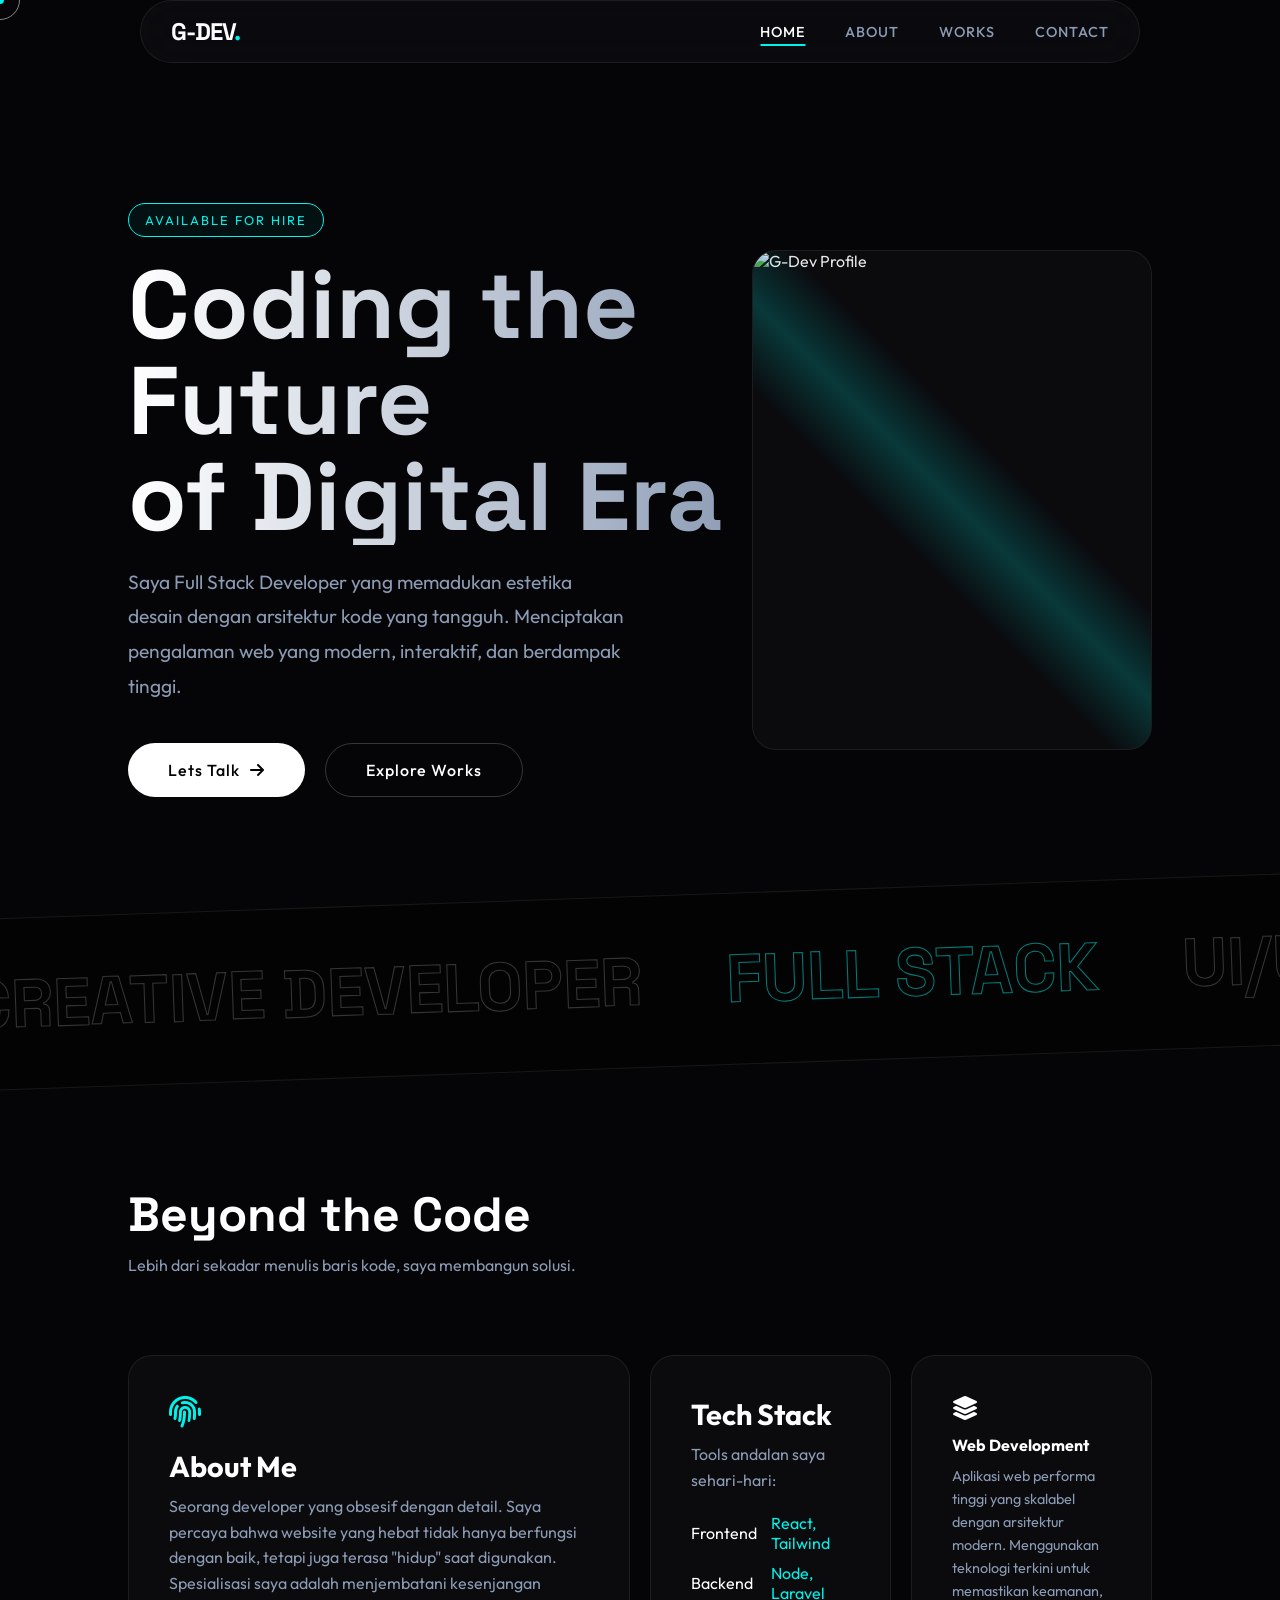
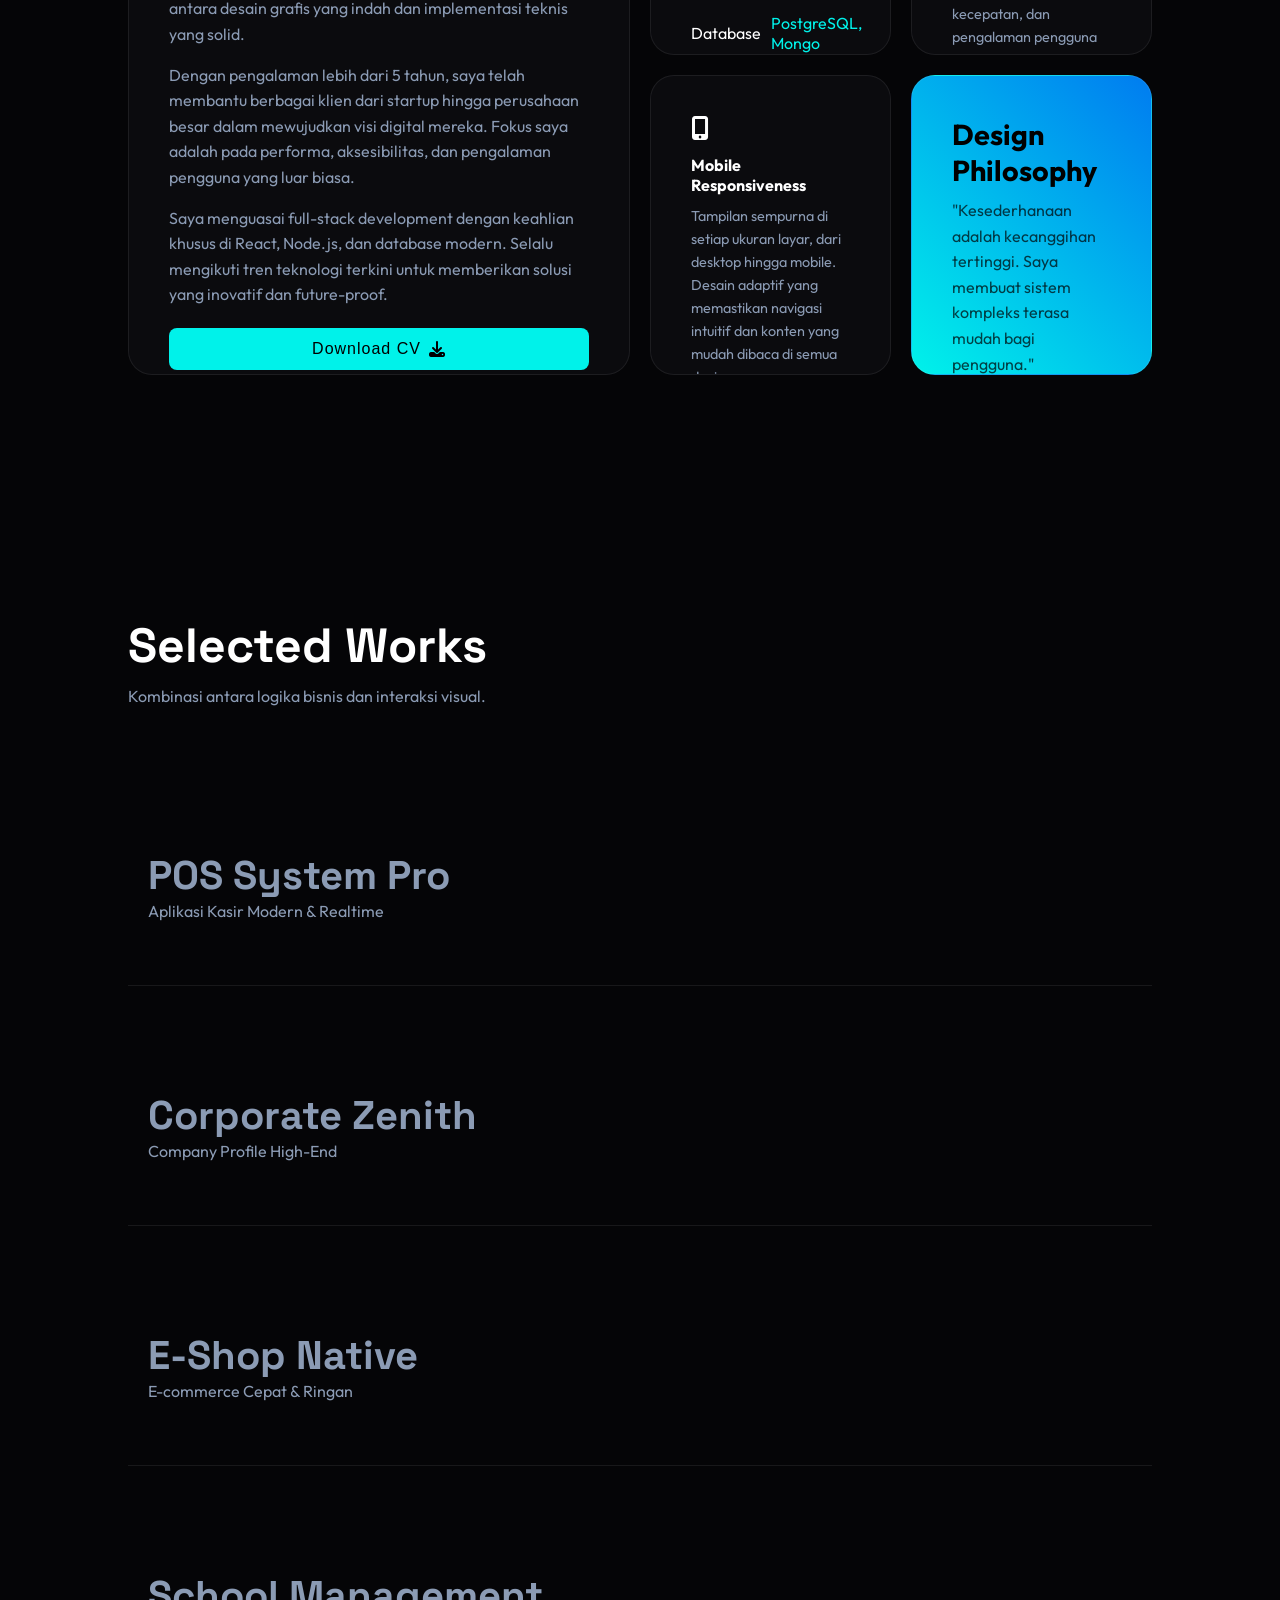
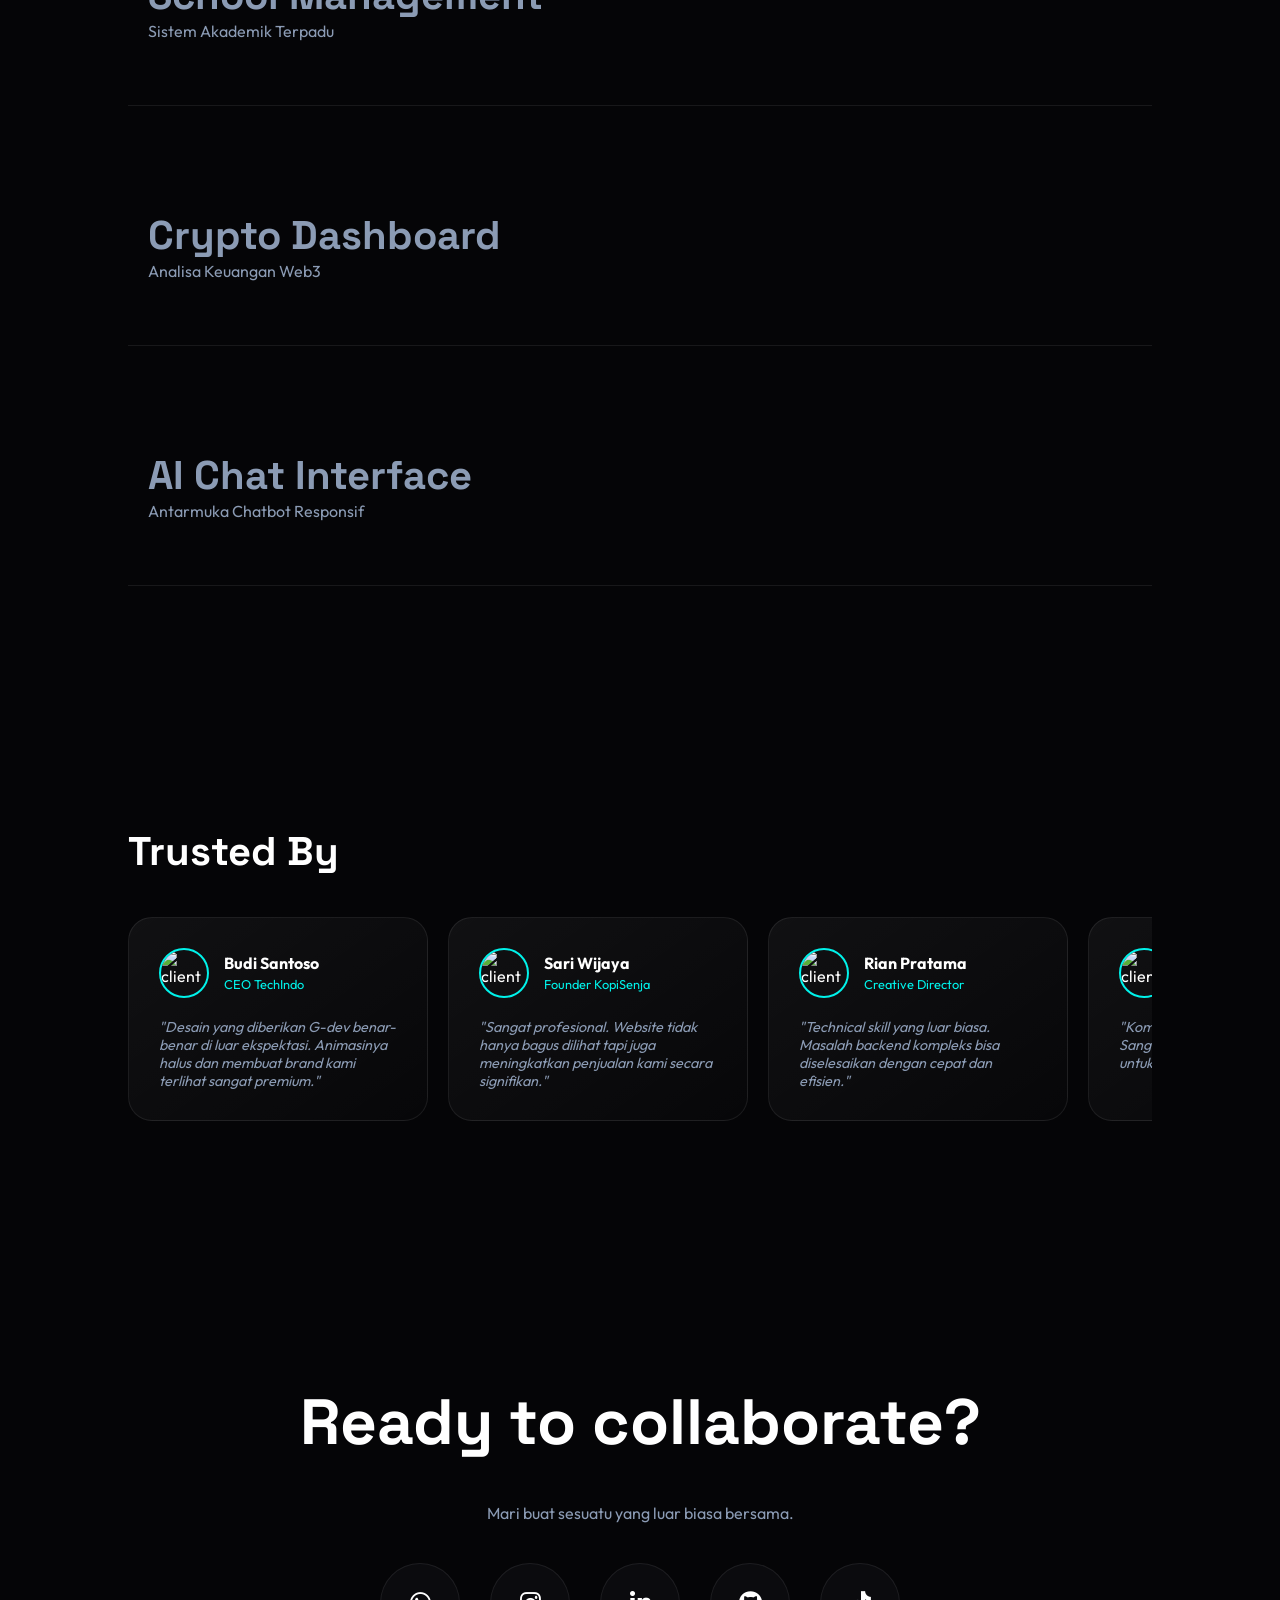
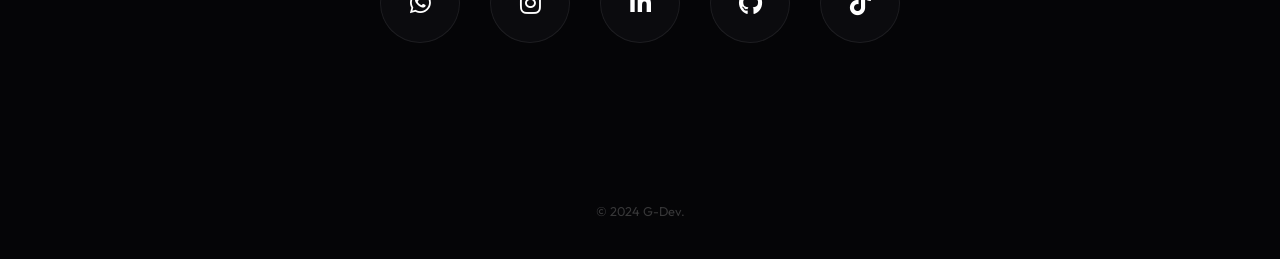
==== commit f440d119: "Add files via upload" ====
--- a/index (1).html
+++ b/index (1).html
@@ -1,342 +1,1265 @@
-<!DOCTYPE html>
-<html lang="id">
-<head>
-    <meta charset="UTF-8">
-    <meta name="viewport" content="width=device-width, initial-scale=1.0">
-    <meta name="description" content="Portfolio Website - Frontend Developer & Editor">
-    <title>Portfolio - Asep</title>
-
-    <!-- Google Fonts -->
-    <link rel="preconnect" href="https://fonts.googleapis.com">
-    <link rel="preconnect" href="https://fonts.gstatic.com" crossorigin>
-    <link href="https://fonts.googleapis.com/css2?family=Poppins:wght@300;400;500;600;700&display=swap" rel="stylesheet">
-
-    <!-- Font Awesome -->
-    <link rel="stylesheet" href="https://cdnjs.cloudflare.com/ajax/libs/font-awesome/6.5.1/css/all.min.css">
-
-    <!-- Stylesheet -->
-    <link rel="stylesheet" href="styles.css">
-</head>
-<body>
-    <!-- Navigation -->
-    <nav class="navbar" id="navbar">
-        <div class="nav-container">
-            <div class="nav-logo">
-                <a href="#home">Portfolio</a>
-            </div>
-            <button class="hamburger" id="hamburger" aria-label="Toggle menu">
-                <span class="bar"></span>
-                <span class="bar"></span>
-                <span class="bar"></span>
-            </button>
-            <ul class="nav-menu" id="navMenu">
-                <li><a href="#home" class="nav-link active" data-section="home">Home</a></li>
-                <li><a href="#about" class="nav-link" data-section="about">About</a></li>
-                <li><a href="#portfolio" class="nav-link" data-section="portfolio">Portfolio</a></li>
-                <li><a href="#contact" class="nav-link" data-section="contact">Contact</a></li>
-            </ul>
-        </div>
-    </nav>
-
-    <!-- Hero Section -->
-    <section id="home" class="hero-section">
-        <div class="floating-elements">
-            <div class="shape shape1"></div>
-            <div class="shape shape2"></div>
-            <div class="shape shape3"></div>
-            <div class="shape shape4"></div>
-            <div class="shape shape5"></div>
-            <div class="shape shape6"></div>
-            <div class="shape shape7"></div>
-            <div class="shape shape8"></div>
-            <div class="shape shape9"></div>
-            <div class="shape shape10"></div>
-        </div>
-        <div class="hero-container">
-            <div class="hero-content animate-left">
-                <h1>Hi, I'm <span class="name-glow">Asep</span></h1>
-                <div class="subtitle">
-                    <span class="typing-text" id="typingText"></span>
-                    <span class="caret">|</span>
-                </div>
-                <p class="hero-description">
-                    Saya seorang Web Developer dan Editor dengan pengalaman 1 tahun. Khususnya pada Front-End.
-                    Saya dapat membuat Website sederhana seperti ini dan beberapa pengalaman dalam dunia Editing Video dan Photo.
-                    Saya juga dapat melakukan hal dalam dunia Ethical Hacking seperti Penetration Testing.
-                </p>
-
-                <!-- Social Icons -->
-                <div class="social-icons">
-                    <a href="#" class="social-icon" aria-label="TikTok">
-                        <i class="fa-brands fa-tiktok"></i>
-                    </a>
-                    <a href="#" class="social-icon" aria-label="YouTube">
-                        <i class="fa-brands fa-youtube"></i>
-                    </a>
-                    <a href="#" class="social-icon" aria-label="Telegram">
-                        <i class="fa-brands fa-telegram"></i>
-                    </a>
-                    <a href="#" class="social-icon" aria-label="Instagram">
-                        <i class="fa-brands fa-instagram"></i>
-                    </a>
-                </div>
-
-                <!-- CTA Button -->
-                <a href="#contact" class="btn-primary">
-                    <span>Contact Me</span>
-                </a>
-            </div>
-
-            <div class="hero-image animate-right">
-                <div class="image-wrapper">
-                    <img src="waguri.webp" alt="Profile" class="hero-img" />
-                </div>
-            </div>
-        </div>
-    </section>
-
-    <!-- About Section -->
-    <section id="about" class="about-section">
-        <div class="about-container">
-            <h2 class="section-title">About Me</h2>
-
-            <div class="about-content">
-                <div class="about-image animate-right">
-                    <div class="image-box">
-                        <img src="waguri.webp" alt="About Me" />
-                        <!-- Floating Icons -->
-                        <div class="floating-icon icon-html">
-                            <i class="fab fa-html5"></i>
-                        </div>
-                        <div class="floating-icon icon-css">
-                            <i class="fab fa-css3-alt"></i>
-                        </div>
-                        <div class="floating-icon icon-js">
-                            <i class="fab fa-js-square"></i>
-                        </div>
-                        <div class="floating-icon icon-php">
-                            <i class="fab fa-php"></i>
-                        </div>
-                    </div>
-                </div>
-
-                <div class="about-card animate-left">
-                    <div class="card-content">
-                        <h3>Passionate Developer</h3>
-                        <p>
-                            Saya adalah seorang mahasiswa Teknik Informatika yang memiliki passion dalam dunia teknologi.
-                            Saya telah belajar berbagai bahasa pemrograman seperti HTML, CSS, JavaScript, dan PHP.
-                            Selain itu, saya juga tertarik dengan dunia keamanan siber dan telah mempelajari penetration testing.
-                        </p>
-
-                        <!-- Skills Grid -->
-                        <div class="skills-grid">
-                            <div class="skill-item">
-                                <div class="skill-icon">
-                                    <i class="fab fa-html5"></i>
-                                </div>
-                                <span>HTML</span>
-                                <div class="skill-level">90%</div>
-                            </div>
-                            <div class="skill-item">
-                                <div class="skill-icon">
-                                    <i class="fab fa-css3-alt"></i>
-                                </div>
-                                <span>CSS</span>
-                                <div class="skill-level">85%</div>
-                            </div>
-                            <div class="skill-item">
-                                <div class="skill-icon">
-                                    <i class="fab fa-js-square"></i>
-                                </div>
-                                <span>JavaScript</span>
-                                <div class="skill-level">80%</div>
-                            </div>
-                            <div class="skill-item">
-                                <div class="skill-icon">
-                                    <i class="fab fa-php"></i>
-                                </div>
-                                <span>PHP</span>
-                                <div class="skill-level">75%</div>
-                            </div>
-                        </div>
-
-                        <!-- Download CV Button -->
-                        <a href="#" class="btn-download" download>
-                            <i class="fa-solid fa-download"></i>
-                            <span>Download CV</span>
-                        </a>
-                    </div>
-                </div>
-            </div>
-        </div>
-    </section>
-
-    <!-- Portfolio Section -->
-    <section id="portfolio" class="portfolio-section">
-        <div class="portfolio-container">
-            <h2 class="section-title">Projects</h2>
-
-            <!-- Tab Navigation -->
-            <div class="tabs">
-                <button class="tab-btn active" data-tab="projects">Project</button>
-                <button class="tab-btn" data-tab="certificates">Certificate</button>
-                <button class="tab-btn" data-tab="techstack">Tech Stack</button>
-            </div>
-
-            <!-- Projects Tab -->
-            <div class="tab-content active" id="projects">
-                <div class="projects-grid">
-                    <div class="project-card animate-stagger" data-project="1">
-                        <img src="img.png" alt="Project 1" />
-                        <h3>E-Commerce Website</h3>
-                        <p>Modern online shopping platform with payment integration</p>
-                        <div class="card-actions">
-                            <a href="#" class="link-demo">Live Demo</a>
-                            <button class="btn-detail" data-project="1">Detail</button>
-                        </div>
-                    </div>
-
-                    <div class="project-card animate-stagger" data-project="2">
-                        <img src="waguri.webp" alt="Project 2" />
-                        <h3>Portfolio Template</h3>
-                        <p>Responsive portfolio website for creative professionals</p>
-                        <div class="card-actions">
-                            <a href="#" class="link-demo">Live Demo</a>
-                            <button class="btn-detail" data-project="2">Detail</button>
-                        </div>
-                    </div>
-
-                    <div class="project-card animate-stagger" data-project="3">
-                        <img src="IMG_20250930_152948.jpg" alt="Project 3" />
-                        <h3>Dashboard Admin</h3>
-                        <p>Clean and modern admin dashboard with charts</p>
-                        <div class="card-actions">
-                            <a href="#" class="link-demo">Live Demo</a>
-                            <button class="btn-detail" data-project="3">Detail</button>
-                        </div>
-                    </div>
-                </div>
-            </div>
-
-            <!-- Certificates Tab -->
-            <div class="tab-content" id="certificates">
-                <div class="certificates-grid">
-                    <div class="certificate-item animate-stagger">
-                        <img src="img.png" alt="Certificate 1" />
-                    </div>
-                    <div class="certificate-item animate-stagger">
-                        <img src="waguri.webp" alt="Certificate 2" />
-                    </div>
-                    <div class="certificate-item animate-stagger">
-                        <img src="IMG_20250930_152948.jpg" alt="Certificate 3" />
-                    </div>
-                    <div class="certificate-item animate-stagger">
-                        <img src="waguri.webp" alt="Certificate 4" />
-                    </div>
-                    <div class="certificate-item animate-stagger">
-                        <img src="IMG_20250930_152948.jpg" alt="Certificate 5" />
-                    </div>
-                    <div class="certificate-item animate-stagger">
-                        <img src="waguri.webp" alt="Certificate 6" />
-                    </div>
-                </div>
-            </div>
-
-            <!-- Tech Stack Tab -->
-            <div class="tab-content" id="techstack">
-                <div class="techstack-grid">
-                    <div class="tech-item animate-stagger">
-                        <i class="fa-brands fa-html5"></i>
-                        <span>HTML</span>
-                    </div>
-                    <div class="tech-item animate-stagger">
-                        <i class="fa-brands fa-css3-alt"></i>
-                        <span>CSS</span>
-                    </div>
-                    <div class="tech-item animate-stagger">
-                        <i class="fa-brands fa-js"></i>
-                        <span>JavaScript</span>
-                    </div>
-                    <div class="tech-item animate-stagger">
-                        <i class="fa-brands fa-php"></i>
-                        <span>PHP</span>
-                    </div>
-                    <div class="tech-item animate-stagger">
-                        <i class="fa-brands fa-bootstrap"></i>
-                        <span>Bootstrap</span>
-                    </div>
-                    <div class="tech-item animate-stagger">
-                        <i class="fa-brands fa-react"></i>
-                        <span>React</span>
-                    </div>
-                    <div class="tech-item animate-stagger">
-                        <i class="fa-brands fa-node-js"></i>
-                        <span>Node.js</span>
-                    </div>
-                    <div class="tech-item animate-stagger">
-                        <i class="fa-brands fa-laravel"></i>
-                        <span>Laravel</span>
-                    </div>
-                </div>
-            </div>
-        </div>
-    </section>
-
-    <!-- Contact Section -->
-    <section id="contact" class="contact-section">
-        <div class="contact-container">
-            <h2 class="section-title">Contact</h2>
-
-            <!-- Get in Touch Form -->
-            <div class="contact-card animate-up">
-                <h3>Get in Touch</h3>
-                <form id="contactForm" class="contact-form">
-                    <input type="text" name="name" placeholder="Nama" required />
-                    <input type="email" name="email" placeholder="Email" required />
-                    <textarea name="message" placeholder="Pesan" rows="4" required></textarea>
-                    <!-- Social Icons -->
-                    <div class="social-icons">
-                        <a href="#" class="social-icon" aria-label="TikTok">
-                            <i class="fa-brands fa-tiktok"></i>
-                        </a>
-                        <a href="#" class="social-icon" aria-label="YouTube">
-                            <i class="fa-brands fa-youtube"></i>
-                        </a>
-                        <a href="#" class="social-icon" aria-label="Instagram">
-                            <i class="fa-brands fa-instagram"></i>
-                        </a>
-                    </div>
-                    <button type="submit" class="btn-submit">Kirim</button>
-                </form>
-            </div>
-        </div>
-    </section>
-
-    <!-- Project Detail Modal -->
-    <div class="modal" id="projectModal">
-        <div class="modal-overlay" id="modalOverlay"></div>
-        <div class="modal-content" id="modalContent">
-            <button class="modal-close" id="modalClose" aria-label="Close">&times;</button>
-            <div class="modal-body">
-                <img src="" alt="Project Detail" id="modalImage" />
-                <h2 id="modalTitle"></h2>
-                <p id="modalDescription"></p>
-                <button class="btn-back" id="btnBack">Kembali</button>
-            </div>
-        </div>
-    </div>
-
-    <!-- Certificate Lightbox -->
-    <div class="lightbox" id="lightbox">
-        <div class="lightbox-overlay" id="lightboxOverlay"></div>
-        <div class="lightbox-content">
-            <button class="lightbox-close" id="lightboxClose" aria-label="Close">&times;</button>
-            <img src="" alt="Certificate" id="lightboxImage" />
-        </div>
-    </div>
-
-    <!-- Script -->
-    <script type="module" src="script.js"></script>
-</body>
-</html>
+<!DOCTYPE html>
+<html lang="id">
+<head>
+    <meta charset="UTF-8">
+    <meta name="viewport" content="width=device-width, initial-scale=1.0">
+    <title>G-dev | Architecting Digital Reality</title>
+    <!-- Fonts: Outfit (Modern Sans) & Space Grotesk (Tech) -->
+    <link rel="preconnect" href="https://fonts.googleapis.com">
+    <link rel="preconnect" href="https://fonts.gstatic.com" crossorigin>
+    <link href="https://fonts.googleapis.com/css2?family=Outfit:wght@300;400;500;700&family=Space+Grotesk:wght@300;500;700&display=swap" rel="stylesheet">
+    <!-- Font Awesome -->
+    <link rel="stylesheet" href="https://cdnjs.cloudflare.com/ajax/libs/font-awesome/6.4.0/css/all.min.css">
+    <!-- Three.js untuk 3D Scene -->
+    <script src="https://cdnjs.cloudflare.com/ajax/libs/three.js/r128/three.min.js"></script>
+    
+    <style>
+        /* --- CORE VARIABLES --- */
+        :root {
+            --bg-dark: #050507;
+            --glass-bg: rgba(20, 20, 25, 0.4);
+            --glass-border: rgba(255, 255, 255, 0.08);
+            --primary: #00f2ea; /* Cyber Cyan */
+            --secondary: #ff0055; /* Neon Pink */
+            --text-main: #ffffff;
+            --text-dim: #8b9bb4;
+            --font-main: 'Outfit', sans-serif;
+            --font-display: 'Space Grotesk', sans-serif;
+            --curve: 24px;
+        }
+
+        /* --- RESET & BASE --- */
+        *, *::before, *::after {
+            margin: 0;
+            padding: 0;
+            box-sizing: border-box;
+            cursor: none; /* Hide default cursor */
+        }
+
+        html {
+            scroll-behavior: smooth;
+        }
+
+        body {
+            background-color: var(--bg-dark);
+            color: var(--text-main);
+            font-family: var(--font-main);
+            overflow-x: hidden;
+            width: 100vw;
+        }
+
+        /* --- CUSTOM CURSOR --- */
+        .cursor-dot, .cursor-outline {
+            position: fixed;
+            top: 0;
+            left: 0;
+            transform: translate(-50%, -50%);
+            border-radius: 50%;
+            z-index: 9999;
+            pointer-events: none;
+        }
+
+        .cursor-dot {
+            width: 8px;
+            height: 8px;
+            background-color: var(--primary);
+        }
+
+        .cursor-outline {
+            width: 40px;
+            height: 40px;
+            border: 1px solid rgba(255, 255, 255, 0.5);
+            transition: width 0.2s, height 0.2s, background-color 0.2s;
+        }
+
+        body.hovered .cursor-outline {
+            width: 60px;
+            height: 60px;
+            background-color: rgba(0, 242, 234, 0.1);
+            border-color: var(--primary);
+        }
+
+        /* --- 3D CANVAS BACKGROUND --- */
+        #canvas-container {
+            position: fixed;
+            top: 0;
+            left: 0;
+            width: 100%;
+            height: 100vh;
+            z-index: -1;
+            opacity: 0.6;
+        }
+
+        /* --- LOADER --- */
+        .loader {
+            position: fixed;
+            top: 0;
+            left: 0;
+            width: 100%;
+            height: 100%;
+            background: #000;
+            z-index: 10000;
+            display: flex;
+            justify-content: center;
+            align-items: center;
+            transition: opacity 0.8s ease, visibility 0.8s;
+        }
+        
+        .loader-text {
+            font-family: var(--font-display);
+            font-size: 2rem;
+            letter-spacing: 5px;
+            animation: pulse 1.5s infinite;
+        }
+
+        .loader.hidden {
+            opacity: 0;
+            visibility: hidden;
+        }
+
+        /* --- NAVBAR --- */
+        .navbar {
+            position: fixed;
+            top: 0;
+            left: 50%;
+            transform: translateX(-50%);
+            width: 90%;
+            max-width: 1000px;
+            padding: 15px 30px;
+            background: rgba(15, 15, 20, 0.6);
+            backdrop-filter: blur(20px);
+            -webkit-backdrop-filter: blur(20px);
+            border: 1px solid var(--glass-border);
+            border-radius: 50px;
+            display: flex;
+            justify-content: space-between;
+            align-items: center;
+            z-index: 100;
+            transition: all 0.4s ease;
+        }
+
+        .navbar.scrolled {
+            top: 0;
+            background: rgba(5, 5, 10, 0.9);
+            padding: 12px 30px;
+        }
+
+        .logo {
+            font-family: var(--font-display);
+            font-weight: 700;
+            font-size: 1.5rem;
+            letter-spacing: -1px;
+            color: var(--text-main);
+            text-decoration: none;
+        }
+
+        .nav-links {
+            display: flex;
+            gap: 40px;
+        }
+
+        .nav-link {
+            text-decoration: none;
+            color: var(--text-dim);
+            font-size: 0.9rem;
+            font-weight: 500;
+            text-transform: uppercase;
+            letter-spacing: 1px;
+            position: relative;
+            transition: color 0.3s;
+        }
+
+        .nav-link::after {
+            content: '';
+            position: absolute;
+            bottom: -5px;
+            left: 50%;
+            width: 0;
+            height: 2px;
+            background: var(--primary);
+            transition: all 0.3s ease;
+            transform: translateX(-50%);
+        }
+
+        .nav-link:hover, .nav-link.active {
+            color: var(--text-main);
+        }
+
+        .nav-link:hover::after, .nav-link.active::after {
+            width: 100%;
+        }
+
+        /* --- HAMBURGER MENU --- */
+        .hamburger {
+            display: none;
+            flex-direction: column;
+            background: none;
+            border: none;
+            cursor: pointer;
+            padding: 10px;
+        }
+
+        .hamburger span {
+            width: 25px;
+            height: 3px;
+            background: var(--text-main);
+            margin: 3px 0;
+            transition: 0.3s;
+        }
+
+        .hamburger.active span:nth-child(1) {
+            transform: rotate(-45deg) translate(-5px, 6px);
+        }
+
+        .hamburger.active span:nth-child(2) {
+            opacity: 0;
+        }
+
+        .hamburger.active span:nth-child(3) {
+            transform: rotate(45deg) translate(-5px, -6px);
+        }
+
+        /* --- COMMON ANIMATIONS --- */
+        .reveal {
+            opacity: 0;
+            transform: translateY(50px);
+            transition: all 1s cubic-bezier(0.16, 1, 0.3, 1);
+        }
+
+        .reveal.active {
+            opacity: 1;
+            transform: translateY(0);
+        }
+
+        /* --- HERO SECTION --- */
+        .hero {
+            height: 100vh;
+            display: flex;
+            align-items: center;
+            justify-content: space-between;
+            padding: 100px 10% 0;
+            position: relative;
+            overflow: hidden;
+        }
+
+        .hero-content {
+            z-index: 2;
+            max-width: 800px;
+            flex: 1;
+        }
+
+        .badge {
+            display: inline-block;
+            padding: 8px 16px;
+            border-radius: 20px;
+            border: 1px solid var(--primary);
+            color: var(--primary);
+            font-size: 0.8rem;
+            letter-spacing: 2px;
+            text-transform: uppercase;
+            margin-bottom: 20px;
+            background: rgba(0, 242, 234, 0.05);
+        }
+
+        .hero h1 {
+            font-family: var(--font-display);
+            font-size: clamp(3rem, 8vw, 6rem);
+            line-height: 1;
+            margin-bottom: 20px;
+            background: linear-gradient(to right, #fff, #8b9bb4);
+            -webkit-background-clip: text;
+            -webkit-text-fill-color: transparent;
+        }
+
+        .hero p {
+            font-size: 1.2rem;
+            color: var(--text-dim);
+            max-width: 500px;
+            margin-bottom: 40px;
+            line-height: 1.8;
+        }
+
+        .hero-img-container {
+            width: 400px;
+            height: 500px;
+            perspective: 1000px;
+            display: block; /* Show on all devices */
+            flex: 0 0 400px;
+        }
+
+        @media(min-width: 992px) {
+            .hero-img-container { display: block; }
+        }
+
+        .hero-card {
+            width: 100%;
+            height: 100%;
+            background: var(--glass-bg);
+            border: 1px solid var(--glass-border);
+            border-radius: var(--curve);
+            position: relative;
+            transform-style: preserve-3d;
+            transition: transform 0.5s ease;
+            overflow: hidden;
+        }
+
+        .hero-card img {
+            width: 100%;
+            height: 100%;
+            object-fit: cover;
+            opacity: 0.9;
+        }
+
+        /* Glitch Effect Overlay */
+        .hero-card::after {
+            content: '';
+            position: absolute;
+            inset: 0;
+            background: linear-gradient(45deg, transparent 40%, rgba(0,242,234,0.2) 50%, transparent 60%);
+            z-index: 2;
+        }
+
+        .btn-group {
+            display: flex;
+            gap: 20px;
+        }
+
+        .btn-glow {
+            padding: 16px 40px;
+            background: transparent;
+            color: var(--text-main);
+            border: 1px solid rgba(255,255,255,0.2);
+            font-size: 1rem;
+            border-radius: 50px;
+            position: relative;
+            overflow: hidden;
+            transition: all 0.3s;
+            font-weight: 500;
+            letter-spacing: 1px;
+            display: flex;
+            align-items: center;
+            gap: 10px;
+            text-decoration: none;
+        }
+
+        .btn-glow::before {
+            content: '';
+            position: absolute;
+            top: 0;
+            left: -100%;
+            width: 100%;
+            height: 100%;
+            background: linear-gradient(90deg, transparent, rgba(255,255,255,0.2), transparent);
+            transition: 0.5s;
+        }
+
+        .btn-glow:hover::before {
+            left: 100%;
+        }
+
+        .btn-glow:hover {
+            border-color: var(--primary);
+            box-shadow: 0 0 20px rgba(0, 242, 234, 0.3);
+            transform: translateY(-3px);
+        }
+
+        .btn-primary {
+            background: var(--text-main);
+            color: #000;
+            border: none;
+        }
+        
+        .btn-primary:hover {
+            background: var(--primary);
+            box-shadow: 0 0 30px rgba(0, 242, 234, 0.5);
+            color: #000;
+        }
+
+        .download-btn {
+            margin-top: 20px;
+            padding: 12px 24px;
+            background: var(--primary);
+            color: #000;
+            border: none;
+            border-radius: 8px;
+            font-size: 1rem;
+            font-weight: 500;
+            letter-spacing: 1px;
+            cursor: pointer;
+            transition: all 0.3s;
+            display: inline-flex;
+            align-items: center;
+            justify-content: center;
+            gap: 8px;
+            text-align: center;
+        }
+
+        .download-btn:hover {
+            background: #008f8a;
+            box-shadow: 0 0 20px rgba(0, 242, 234, 0.6);
+            transform: translateY(-2px);
+        }
+
+        /* --- MARQUEE --- */
+        .marquee {
+            padding: 40px 0;
+            border-top: 1px solid var(--glass-border);
+            border-bottom: 1px solid var(--glass-border);
+            background: rgba(0,0,0,0.3);
+            transform: rotate(-2deg) scale(1.05); /* Stylish Tilt */
+            margin: 0;
+            overflow: hidden;
+        }
+
+        .track {
+            display: flex;
+            gap: 80px;
+            width: max-content;
+            animation: scroll 20s linear infinite;
+        }
+
+        .track h2 {
+            font-family: var(--font-display);
+            font-size: 4rem;
+            color: transparent;
+            -webkit-text-stroke: 1px rgba(255,255,255,0.2);
+            text-transform: uppercase;
+        }
+        
+        .track h2.highlight {
+             -webkit-text-stroke: 1px var(--primary);
+             opacity: 0.5;
+        }
+
+        @keyframes scroll {
+            to { transform: translateX(-50%); }
+        }
+
+        /* --- ABOUT (BENTO GRID) --- */
+        section {
+            padding: 120px 10%;
+        }
+
+        @media (max-width: 768px) {
+            section {
+                padding: 80px 5%;
+            }
+        }
+
+        .section-header {
+            margin-bottom: 80px;
+        }
+
+        .section-header h2 {
+            font-family: var(--font-display);
+            font-size: 3rem;
+            margin-bottom: 10px;
+        }
+        
+        .section-header p {
+            color: var(--text-dim);
+        }
+
+        .bento-grid {
+            display: grid;
+            grid-template-columns: repeat(4, 1fr);
+            grid-template-rows: repeat(2, 300px);
+            gap: 20px;
+        }
+
+        .bento-item {
+            background: var(--glass-bg);
+            border: 1px solid var(--glass-border);
+            border-radius: var(--curve);
+            padding: 40px;
+            position: relative;
+            overflow: hidden;
+            transition: all 0.4s ease;
+            display: flex;
+            flex-direction: column;
+            justify-content: space-between;
+        }
+
+        .bento-item:hover {
+            border-color: var(--primary);
+            transform: scale(0.98);
+        }
+
+        .bento-item h3 {
+            font-size: 1.8rem;
+            margin-bottom: 10px;
+        }
+
+        .bento-item p {
+            color: var(--text-dim);
+            font-size: 1rem;
+            line-height: 1.6;
+        }
+
+        .tech-icons {
+            display: flex;
+            gap: 15px;
+            margin-top: 20px;
+            font-size: 1.5rem;
+            color: var(--text-main);
+        }
+
+        /* --- PROJECT (HOVER CARDS) --- */
+        .project-list {
+            display: flex;
+            flex-direction: column;
+            gap: 40px;
+        }
+
+        .project-item {
+            position: relative;
+            height: 200px;
+            border-bottom: 1px solid var(--glass-border);
+            display: flex;
+            align-items: center;
+            justify-content: space-between;
+            padding: 0 20px;
+            transition: all 0.4s;
+            overflow: hidden;
+        }
+
+        /* Hover Reveal Image */
+        .project-img {
+            position: absolute;
+            top: 50%;
+            left: 50%;
+            transform: translate(-50%, -50%) scale(0.8);
+            width: 100%;
+            height: 100%;
+            object-fit: cover;
+            opacity: 0;
+            z-index: -1;
+            transition: all 0.5s ease;
+            filter: grayscale(100%) brightness(0.4);
+        }
+
+        .project-item:hover .project-img {
+            opacity: 1;
+            transform: translate(-50%, -50%) scale(1);
+        }
+
+        .project-info h3 {
+            font-family: var(--font-display);
+            font-size: 2.5rem;
+            color: var(--text-dim);
+            transition: 0.3s;
+        }
+
+        .project-item:hover .project-info h3 {
+            color: #fff;
+            padding-left: 20px;
+        }
+
+        .project-meta {
+            text-align: right;
+            opacity: 0;
+            transform: translateX(20px);
+            transition: 0.4s;
+        }
+
+        .project-item:hover .project-meta {
+            opacity: 1;
+            transform: translateX(0);
+        }
+
+        .project-tags span {
+            font-size: 0.8rem;
+            border: 1px solid var(--primary);
+            padding: 4px 12px;
+            border-radius: 20px;
+            color: var(--primary);
+            margin-left: 5px;
+        }
+
+        /* --- CLIENTS --- */
+        .client-grid {
+            display: flex;
+            gap: 20px;
+            overflow-x: auto;
+            padding-bottom: 20px;
+            /* Hide scrollbar */
+            -ms-overflow-style: none;
+            scrollbar-width: none;
+        }
+        .client-grid::-webkit-scrollbar { display: none; }
+
+        .client-card {
+            min-width: 300px;
+            background: linear-gradient(145deg, rgba(255,255,255,0.05), rgba(255,255,255,0.01));
+            padding: 30px;
+            border-radius: var(--curve);
+            border: 1px solid var(--glass-border);
+        }
+
+        .client-head {
+            display: flex;
+            align-items: center;
+            gap: 15px;
+            margin-bottom: 20px;
+        }
+
+        .client-head img {
+            width: 50px;
+            height: 50px;
+            border-radius: 50%;
+            border: 2px solid var(--primary);
+        }
+
+        .client-quote {
+            font-size: 0.9rem;
+            color: var(--text-dim);
+            font-style: italic;
+        }
+
+        /* --- CONTACT --- */
+        .contact {
+            text-align: center;
+            position: relative;
+        }
+
+        .contact h2 {
+            font-size: 4rem;
+            margin-bottom: 40px;
+            font-family: var(--font-display);
+        }
+
+        .social-links {
+            display: flex;
+            justify-content: center;
+            gap: 30px;
+            flex-wrap: wrap;
+        }
+
+        .social-btn {
+            width: 80px;
+            height: 80px;
+            border-radius: 50%;
+            background: var(--glass-bg);
+            border: 1px solid var(--glass-border);
+            display: flex;
+            justify-content: center;
+            align-items: center;
+            font-size: 1.5rem;
+            color: var(--text-main);
+            transition: all 0.3s;
+            text-decoration: none;
+        }
+
+        .social-btn:hover {
+            background: var(--primary);
+            color: #000;
+            transform: scale(1.1);
+        }
+
+        footer {
+            padding: 40px;
+            text-align: center;
+            color: rgba(255,255,255,0.2);
+            font-size: 0.8rem;
+        }
+
+        /* --- MOBILE RESPONSIVE --- */
+        @media (max-width: 768px) {
+            .navbar {
+                top: 0;
+                bottom: auto;
+                width: 90%;
+                justify-content: space-between;
+            }
+            .logo { display: block; }
+            .hamburger { display: flex; }
+
+            .nav-links {
+                position: absolute;
+                top: 100%;
+                left: 0;
+                width: 100%;
+                background: rgba(15, 15, 20, 0.9);
+                backdrop-filter: blur(20px);
+                -webkit-backdrop-filter: blur(20px);
+                flex-direction: column;
+                padding: 20px 0;
+                display: none;
+                border-radius: 0 0 24px 24px;
+            }
+
+            .nav-links.active {
+                display: flex;
+            }
+
+            .nav-link {
+                padding: 15px 30px;
+                border-bottom: 1px solid var(--glass-border);
+                text-align: center;
+            }
+
+            .hero {
+                flex-direction: column;
+                text-align: center;
+                padding: 120px 5% 0;
+            }
+
+            .hero-content {
+                margin-top: 30px;
+            }
+
+            .hero-img-container {
+                width: 300px;
+                height: 400px;
+            }
+
+            .bento-grid {
+                display: block;
+            }
+
+            .bento-item {
+                min-height: 80vh;
+                padding: 40px 20px;
+                display: flex;
+                flex-direction: column;
+                justify-content: center;
+                margin-bottom: 20px;
+            }
+
+            .marquee {
+                margin-top: 40px;
+            }
+
+            .hero h1 { font-size: 3rem; }
+            .project-item { height: 150px; }
+            .project-info h3 { font-size: 1.5rem; }
+            .cursor-dot, .cursor-outline { display: none; } /* Disable custom cursor on touch */
+            * { cursor: auto; }
+        }
+
+        /* --- TABLET RESPONSIVE --- */
+        @media (min-width: 769px) and (max-width: 991px) {
+            .bento-grid {
+                grid-template-columns: repeat(2, 1fr);
+            }
+
+            .hero h1 { font-size: 3rem; }
+
+            .bento-grid {
+                grid-template-columns: 1fr;
+                grid-template-rows: auto;
+                gap: 15px;
+            }
+            .bento-large, .bento-tall { grid-column: span 1; grid-row: span 1; }
+
+            .bento-item {
+                padding: 20px;
+            }
+
+            .bento-item h3 {
+                font-size: 1.4rem;
+            }
+
+            .bento-item p {
+                font-size: 0.9rem;
+            }
+
+            .section-header h2 {
+                font-size: 2.5rem;
+            }
+
+            .project-item { height: 150px; }
+            .project-info h3 { font-size: 1.5rem; }
+            .cursor-dot, .cursor-outline { display: none; } /* Disable custom cursor on touch */
+            * { cursor: auto; }
+        }
+
+        @keyframes pulse {
+            0% { opacity: 0.5; }
+            50% { opacity: 1; }
+            100% { opacity: 0.5; }
+        }
+    </style>
+</head>
+<body>
+
+    <!-- LOADING SCREEN -->
+    <div class="loader">
+        <div class="loader-text">INITIALIZING G-DEV...</div>
+    </div>
+
+    <!-- CUSTOM CURSOR -->
+    <div class="cursor-dot"></div>
+    <div class="cursor-outline"></div>
+
+    <!-- 3D BACKGROUND -->
+    <div id="canvas-container"></div>
+
+    <!-- NAVBAR -->
+    <nav class="navbar">
+        <a href="#home" class="logo" data-hover>G-DEV<span style="color:var(--primary)">.</span></a>
+        <button class="hamburger" id="hamburger">
+            <span></span>
+            <span></span>
+            <span></span>
+        </button>
+        <div class="nav-links" id="nav-links">
+            <a href="#home" class="nav-link active" data-hover>Home</a>
+            <a href="#about" class="nav-link" data-hover>About</a>
+            <a href="#project" class="nav-link" data-hover>Works</a>
+            <a href="#contact" class="nav-link" data-hover>Contact</a>
+        </div>
+    </nav>
+
+    <!-- HERO SECTION -->
+    <section class="hero" id="home">
+        <div class="hero-content">
+            <span class="badge reveal">Available for Hire</span>
+            <h1 class="reveal">
+                Coding the Future <br>
+                of <span style="color:var(--primary)">Digital Era</span>
+            </h1>
+            <p class="reveal">
+                Saya Full Stack Developer yang memadukan estetika desain dengan arsitektur kode yang tangguh. Menciptakan pengalaman web yang modern, interaktif, dan berdampak tinggi.
+            </p>
+            <div class="btn-group reveal">
+                <a href="#contact" class="btn-glow btn-primary" data-hover>
+                    Lets Talk <i class="fas fa-arrow-right"></i>
+                </a>
+                <a href="#project" class="btn-glow" data-hover>
+                    Explore Works
+                </a>
+            </div>
+        </div>
+
+        <div class="hero-img-container reveal">
+            <div class="hero-card" id="tilt-card">
+                <!-- Ganti src di bawah dengan URL foto asli Anda -->
+                <img src="https://images.unsplash.com/photo-1507238691740-187a5b1d37b8?ixlib=rb-4.0.3&auto=format&fit=crop&w=1000&q=80" alt="G-Dev Profile">
+            </div>
+        </div>
+    </section>
+
+    <!-- MARQUEE ANIMATION (Between Sections) -->
+    <div class="marquee">
+        <div class="track">
+            <h2>Creative Developer</h2>
+            <h2 class="highlight">Full Stack</h2>
+            <h2>UI/UX Design</h2>
+            <h2 class="highlight">Modern Web</h2>
+            <h2>React JS</h2>
+            <h2 class="highlight">Node JS</h2>
+            <!-- Repeater for seamless loop -->
+            <h2>Creative Developer</h2>
+            <h2 class="highlight">Full Stack</h2>
+            <h2>UI/UX Design</h2>
+        </div>
+    </div>
+
+    <!-- ABOUT SECTION (BENTO GRID) -->
+    <section id="about">
+        <div class="section-header reveal">
+            <h2>Beyond the Code</h2>
+            <p>Lebih dari sekadar menulis baris kode, saya membangun solusi.</p>
+        </div>
+
+        <div class="bento-grid">
+            <!-- Bio Card -->
+            <div class="bento-item reveal" style="grid-column: 1 / span 2; grid-row: 1 / span 2;">
+                <i class="fas fa-fingerprint" style="font-size: 2rem; color: var(--primary); margin-bottom: 20px;"></i>
+                <h3>About Me</h3>
+                <p>Seorang developer yang obsesif dengan detail. Saya percaya bahwa website yang hebat tidak hanya berfungsi dengan baik, tetapi juga terasa "hidup" saat digunakan. Spesialisasi saya adalah menjembatani kesenjangan antara desain grafis yang indah dan implementasi teknis yang solid.</p>
+                <p style="margin-top: 15px;">Dengan pengalaman lebih dari 5 tahun, saya telah membantu berbagai klien dari startup hingga perusahaan besar dalam mewujudkan visi digital mereka. Fokus saya adalah pada performa, aksesibilitas, dan pengalaman pengguna yang luar biasa.</p>
+                <p style="margin-top: 15px;">Saya menguasai full-stack development dengan keahlian khusus di React, Node.js, dan database modern. Selalu mengikuti tren teknologi terkini untuk memberikan solusi yang inovatif dan future-proof.</p>
+                <button class="download-btn" data-hover>Download CV <i class="fas fa-download"></i></button>
+            </div>
+
+            <!-- Stack Card -->
+            <div class="bento-item reveal" style="grid-column: 3; grid-row: 1;">
+                <h3>Tech Stack</h3>
+                <p>Tools andalan saya sehari-hari:</p>
+                <div style="margin-top: 20px; display: grid; grid-template-columns: 1fr 1fr; gap: 10px; align-items: center;">
+                    <span>Frontend</span>
+                    <span style="color:var(--primary)">React, Tailwind</span>
+                    <span>Backend</span>
+                    <span style="color:var(--primary)">Node, Laravel</span>
+                    <span>Database</span>
+                    <span style="color:var(--primary)">PostgreSQL, Mongo</span>
+                </div>
+            </div>
+
+            <!-- Services Card 1 -->
+            <div class="bento-item reveal" style="grid-column: 4; grid-row: 1;">
+                <i class="fas fa-layer-group" style="margin-bottom:15px; font-size:1.5rem;"></i>
+                <h4>Web Development</h4>
+                <p style="font-size:0.9rem; margin-top:10px;">Aplikasi web performa tinggi yang skalabel dengan arsitektur modern. Menggunakan teknologi terkini untuk memastikan keamanan, kecepatan, dan pengalaman pengguna yang optimal.</p>
+            </div>
+
+            <!-- Services Card 2 -->
+            <div class="bento-item reveal" style="grid-column: 3; grid-row: 2;">
+                <i class="fas fa-mobile-alt" style="margin-bottom:15px; font-size:1.5rem;"></i>
+                <h4>Mobile Responsiveness</h4>
+                <p style="font-size:0.9rem; margin-top:10px;">Tampilan sempurna di setiap ukuran layar, dari desktop hingga mobile. Desain adaptif yang memastikan navigasi intuitif dan konten yang mudah dibaca di semua device.</p>
+            </div>
+
+             <!-- Philosophy Card -->
+             <div class="bento-item reveal" style="grid-column: 4; grid-row: 2; background: linear-gradient(45deg, var(--primary), #007cf0);">
+                <h3 style="color:#000;">Design Philosophy</h3>
+                <p style="color:rgba(0,0,0,0.7);">"Kesederhanaan adalah kecanggihan tertinggi. Saya membuat sistem kompleks terasa mudah bagi pengguna."</p>
+            </div>
+        </div>
+    </section>
+
+    <!-- PROJECT SECTION (Interactive List) -->
+    <section id="project">
+        <div class="section-header reveal">
+            <h2>Selected Works</h2>
+            <p>Kombinasi antara logika bisnis dan interaksi visual.</p>
+        </div>
+
+        <div class="project-list">
+            <div class="project-item reveal" data-hover>
+                <img class="project-img" src="https://images.unsplash.com/photo-1486406146926-c627a92ad1ab?auto=format&fit=crop&w=1200" alt="POS System Pro">
+                <div class="project-info">
+                    <h3>POS System Pro</h3>
+                    <p style="color:var(--text-dim)">Aplikasi Kasir Modern & Realtime</p>
+                </div>
+                <div class="project-meta">
+                    <div class="project-tags">
+                        <span>React</span>
+                        <span>Node</span>
+                        <span>Socket.io</span>
+                    </div>
+                    <br>
+                    <button class="btn-glow" style="padding: 8px 20px; margin-top:10px; font-size:0.8rem;">View Case</button>
+                </div>
+            </div>
+
+            <div class="project-item reveal" data-hover>
+                <img class="project-img" src="https://images.unsplash.com/photo-1486406146926-c627a92ad1ab?auto=format&fit=crop&w=1200" alt="Corporate Zenith">
+                <div class="project-info">
+                    <h3>Corporate Zenith</h3>
+                    <p style="color:var(--text-dim)">Company Profile High-End</p>
+                </div>
+                <div class="project-meta">
+                    <div class="project-tags">
+                        <span>GSAP</span>
+                        <span>Three.js</span>
+                        <span>HTML</span>
+                    </div>
+                    <br>
+                    <button class="btn-glow" style="padding: 8px 20px; margin-top:10px; font-size:0.8rem;">View Case</button>
+                </div>
+            </div>
+
+            <div class="project-item reveal" data-hover>
+                <img class="project-img" src="https://images.unsplash.com/photo-1441986300917-64674bd600d8?auto=format&fit=crop&w=1200" alt="E-Shop Native">
+                <div class="project-info">
+                    <h3>E-Shop Native</h3>
+                    <p style="color:var(--text-dim)">E-commerce Cepat & Ringan</p>
+                </div>
+                <div class="project-meta">
+                    <div class="project-tags">
+                        <span>Vanilla JS</span>
+                        <span>Firebase</span>
+                    </div>
+                    <br>
+                    <button class="btn-glow" style="padding: 8px 20px; margin-top:10px; font-size:0.8rem;">View Case</button>
+                </div>
+            </div>
+
+            <div class="project-item reveal" data-hover>
+                <img class="project-img" src="https://images.unsplash.com/photo-1503676260728-1c00da094a0b?auto=format&fit=crop&w=1200" alt="School Management">
+                <div class="project-info">
+                    <h3>School Management</h3>
+                    <p style="color:var(--text-dim)">Sistem Akademik Terpadu</p>
+                </div>
+                <div class="project-meta">
+                    <div class="project-tags">
+                        <span>Laravel</span>
+                        <span>MySQL</span>
+                        <span>Vue</span>
+                    </div>
+                    <br>
+                    <button class="btn-glow" style="padding: 8px 20px; margin-top:10px; font-size:0.8rem;">View Case</button>
+                </div>
+            </div>
+            
+            <div class="project-item reveal" data-hover>
+                <img class="project-img" src="https://images.unsplash.com/photo-1639762681485-074b7f938ba0?auto=format&fit=crop&w=1200" alt="Crypto Dashboard">
+                <div class="project-info">
+                    <h3>Crypto Dashboard</h3>
+                    <p style="color:var(--text-dim)">Analisa Keuangan Web3</p>
+                </div>
+                <div class="project-meta">
+                    <div class="project-tags">
+                        <span>Next.js</span>
+                        <span>API</span>
+                        <span>Chart.js</span>
+                    </div>
+                    <br>
+                    <button class="btn-glow" style="padding: 8px 20px; margin-top:10px; font-size:0.8rem;">View Case</button>
+                </div>
+            </div>
+             <div class="project-item reveal" data-hover>
+                <img class="project-img" src="https://images.unsplash.com/photo-1677442136019-21780ecad995?auto=format&fit=crop&w=1200" alt="AI Chat Interface">
+                <div class="project-info">
+                    <h3>AI Chat Interface</h3>
+                    <p style="color:var(--text-dim)">Antarmuka Chatbot Responsif</p>
+                </div>
+                <div class="project-meta">
+                    <div class="project-tags">
+                        <span>React</span>
+                        <span>OpenAI API</span>
+                    </div>
+                    <br>
+                    <button class="btn-glow" style="padding: 8px 20px; margin-top:10px; font-size:0.8rem;">View Case</button>
+                </div>
+            </div>
+        </div>
+    </section>
+
+    <!-- CLIENT SECTION -->
+    <section id="client">
+        <h2 style="font-family:var(--font-display); font-size:2.5rem; margin-bottom:40px;" class="reveal">Trusted By</h2>
+        
+        <div class="client-grid reveal">
+            <div class="client-card" data-hover>
+                <div class="client-head">
+                    <img src="https://randomuser.me/api/portraits/men/32.jpg" alt="client">
+                    <div>
+                        <h4>Budi Santoso</h4>
+                        <span style="font-size:0.8rem; color:var(--primary)">CEO TechIndo</span>
+                    </div>
+                </div>
+                <p class="client-quote">"Desain yang diberikan G-dev benar-benar di luar ekspektasi. Animasinya halus dan membuat brand kami terlihat sangat premium."</p>
+            </div>
+
+            <div class="client-card" data-hover>
+                <div class="client-head">
+                    <img src="https://randomuser.me/api/portraits/women/44.jpg" alt="client">
+                    <div>
+                        <h4>Sari Wijaya</h4>
+                        <span style="font-size:0.8rem; color:var(--primary)">Founder KopiSenja</span>
+                    </div>
+                </div>
+                <p class="client-quote">"Sangat profesional. Website tidak hanya bagus dilihat tapi juga meningkatkan penjualan kami secara signifikan."</p>
+            </div>
+
+            <div class="client-card" data-hover>
+                <div class="client-head">
+                    <img src="https://randomuser.me/api/portraits/men/11.jpg" alt="client">
+                    <div>
+                        <h4>Rian Pratama</h4>
+                        <span style="font-size:0.8rem; color:var(--primary)">Creative Director</span>
+                    </div>
+                </div>
+                <p class="client-quote">"Technical skill yang luar biasa. Masalah backend kompleks bisa diselesaikan dengan cepat dan efisien."</p>
+            </div>
+            
+             <div class="client-card" data-hover>
+                <div class="client-head">
+                    <img src="https://randomuser.me/api/portraits/women/65.jpg" alt="client">
+                    <div>
+                        <h4>Linda Kusuma</h4>
+                        <span style="font-size:0.8rem; color:var(--primary)">Marketing Mgr</span>
+                    </div>
+                </div>
+                <p class="client-quote">"Komunikasi lancar, hasil memuaskan. Sangat merekomendasikan G-dev untuk proyek skala besar."</p>
+            </div>
+        </div>
+    </section>
+
+    <!-- CONTACT SECTION -->
+    <section id="contact" class="contact">
+        <h2 class="reveal">Ready to collaborate?</h2>
+        <p class="reveal" style="color:var(--text-dim); margin-bottom: 40px;">Mari buat sesuatu yang luar biasa bersama.</p>
+        
+        <div class="social-links reveal">
+            <a href="https://wa.me/" class="social-btn" data-hover><i class="fab fa-whatsapp"></i></a>
+            <a href="#" class="social-btn" data-hover><i class="fab fa-instagram"></i></a>
+            <a href="#" class="social-btn" data-hover><i class="fab fa-linkedin-in"></i></a>
+            <a href="#" class="social-btn" data-hover><i class="fab fa-github"></i></a>
+            <a href="#" class="social-btn" data-hover><i class="fab fa-tiktok"></i></a>
+        </div>
+    </section>
+
+    <footer>
+        <p>&copy; 2024 G-Dev.</p>
+    </footer>
+
+    <!-- JAVASCRIPT LOGIC -->
+    <script>
+        // 1. LOADER
+        window.addEventListener('load', () => {
+            const loader = document.querySelector('.loader');
+            setTimeout(() => {
+                loader.classList.add('hidden');
+            }, 1000);
+        });
+
+        // 2. CUSTOM CURSOR
+        const cursorDot = document.querySelector('.cursor-dot');
+        const cursorOutline = document.querySelector('.cursor-outline');
+        
+        // Hide standard cursor immediately
+        document.documentElement.style.cursor = 'none';
+
+        window.addEventListener('mousemove', (e) => {
+            const posX = e.clientX;
+            const posY = e.clientY;
+
+            // Dot follows instantly
+            cursorDot.style.left = `${posX}px`;
+            cursorDot.style.top = `${posY}px`;
+
+            // Outline follows with slight delay (animation in CSS)
+            cursorOutline.animate({
+                left: `${posX}px`,
+                top: `${posY}px`
+            }, { duration: 500, fill: "forwards" });
+        });
+
+        // Hover Effect for interactive elements
+        const hoverElements = document.querySelectorAll('[data-hover]');
+        hoverElements.forEach(el => {
+            el.addEventListener('mouseenter', () => {
+                document.body.classList.add('hovered');
+            });
+            el.addEventListener('mouseleave', () => {
+                document.body.classList.remove('hovered');
+            });
+        });
+
+        // 3. SMOOTH REVEAL ON SCROLL
+        const revealElements = document.querySelectorAll('.reveal');
+        
+        const revealOnScroll = () => {
+            const windowHeight = window.innerHeight;
+            const elementVisible = 150;
+
+            revealElements.forEach((reveal) => {
+                const elementTop = reveal.getBoundingClientRect().top;
+                if (elementTop < windowHeight - elementVisible) {
+                    reveal.classList.add('active');
+                }
+            });
+        }
+        window.addEventListener('scroll', revealOnScroll);
+        revealOnScroll(); // Call on load to reveal elements in view
+
+        // 4. NAVBAR SCROLL EFFECT
+        const navbar = document.querySelector('.navbar');
+        window.addEventListener('scroll', () => {
+            if (window.scrollY > 50) {
+                navbar.classList.add('scrolled');
+            } else {
+                navbar.classList.remove('scrolled');
+            }
+        });
+
+        // 5. HAMBURGER MENU TOGGLE
+        const hamburger = document.getElementById('hamburger');
+        const navLinks = document.getElementById('nav-links');
+
+        hamburger.addEventListener('click', () => {
+            hamburger.classList.toggle('active');
+            navLinks.classList.toggle('active');
+        });
+
+        // Close menu when link is clicked
+        const navLinkElements = document.querySelectorAll('.nav-link');
+        navLinkElements.forEach(link => {
+            link.addEventListener('click', () => {
+                hamburger.classList.remove('active');
+                navLinks.classList.remove('active');
+            });
+        });
+
+        // 5. 3D TILT EFFECT FOR IMAGE CARD
+        const card = document.getElementById('tilt-card');
+        if(card) {
+            document.addEventListener('mousemove', (e) => {
+                const x = (window.innerWidth / 2 - e.pageX) / 25;
+                const y = (window.innerHeight / 2 - e.pageY) / 25;
+                card.style.transform = `rotateY(${x}deg) rotateX(${y}deg)`;
+            });
+        }
+
+        // 6. THREE.JS BACKGROUND (PARTICLE SPHERE)
+        const initThreeJS = () => {
+            const container = document.getElementById('canvas-container');
+            const scene = new THREE.Scene();
+            const camera = new THREE.PerspectiveCamera(75, window.innerWidth / window.innerHeight, 0.1, 1000);
+            const renderer = new THREE.WebGLRenderer({ alpha: true, antialias: true });
+            
+            renderer.setSize(window.innerWidth, window.innerHeight);
+            container.appendChild(renderer.domElement);
+
+            // Create Particles
+            const particlesGeometry = new THREE.BufferGeometry();
+            const particlesCount = 1200; // Banyaknya bintang/partikel
+            
+            const posArray = new Float32Array(particlesCount * 3);
+            
+            for(let i = 0; i < particlesCount * 3; i++) {
+                // Spread particles in a wide area
+                posArray[i] = (Math.random() - 0.5) * 15; 
+            }
+            
+            particlesGeometry.setAttribute('position', new THREE.BufferAttribute(posArray, 3));
+            
+            // Material
+            const material = new THREE.PointsMaterial({
+                size: 0.02,
+                color: 0x00f2ea, // Cyan Color
+                transparent: true,
+                opacity: 0.8,
+            });
+            
+            // Mesh
+            const particlesMesh = new THREE.Points(particlesGeometry, material);
+            scene.add(particlesMesh);
+            
+            camera.position.z = 3;
+
+            // Mouse Interaction for 3D
+            let mouseX = 0;
+            let mouseY = 0;
+
+            document.addEventListener('mousemove', (event) => {
+                mouseX = event.clientX / window.innerWidth - 0.5;
+                mouseY = event.clientY / window.innerHeight - 0.5;
+            });
+
+            // Animation Loop
+            const animate = () => {
+                requestAnimationFrame(animate);
+
+                // Rotate entire system
+                particlesMesh.rotation.y += 0.001;
+                particlesMesh.rotation.x += 0.0005;
+
+                // React to mouse
+                particlesMesh.rotation.y += mouseX * 0.05;
+                particlesMesh.rotation.x += mouseY * 0.05;
+
+                renderer.render(scene, camera);
+            };
+
+            animate();
+
+            // Resize Handler
+            window.addEventListener('resize', () => {
+                camera.aspect = window.innerWidth / window.innerHeight;
+                camera.updateProjectionMatrix();
+                renderer.setSize(window.innerWidth, window.innerHeight);
+            });
+        };
+
+        // Initialize 3D Scene
+        initThreeJS();
+
+    </script>
+</body>
+</html>
